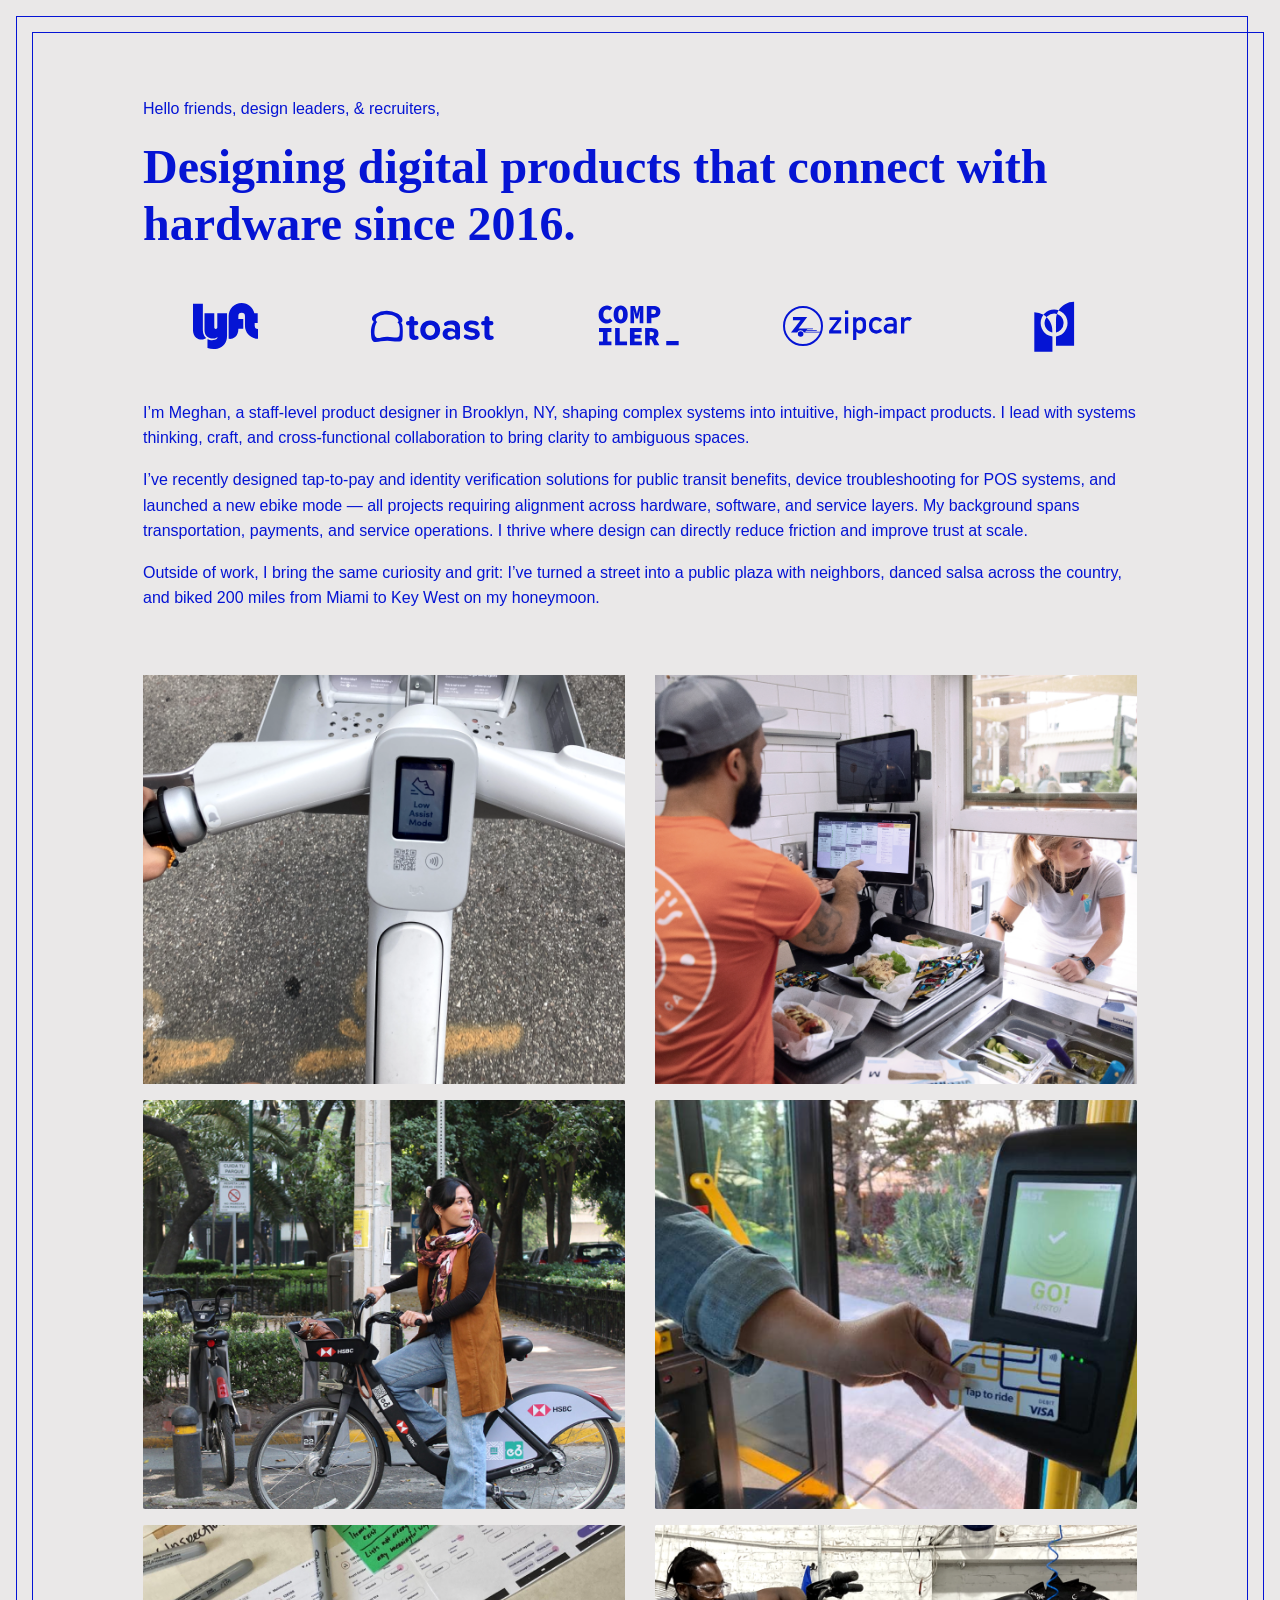
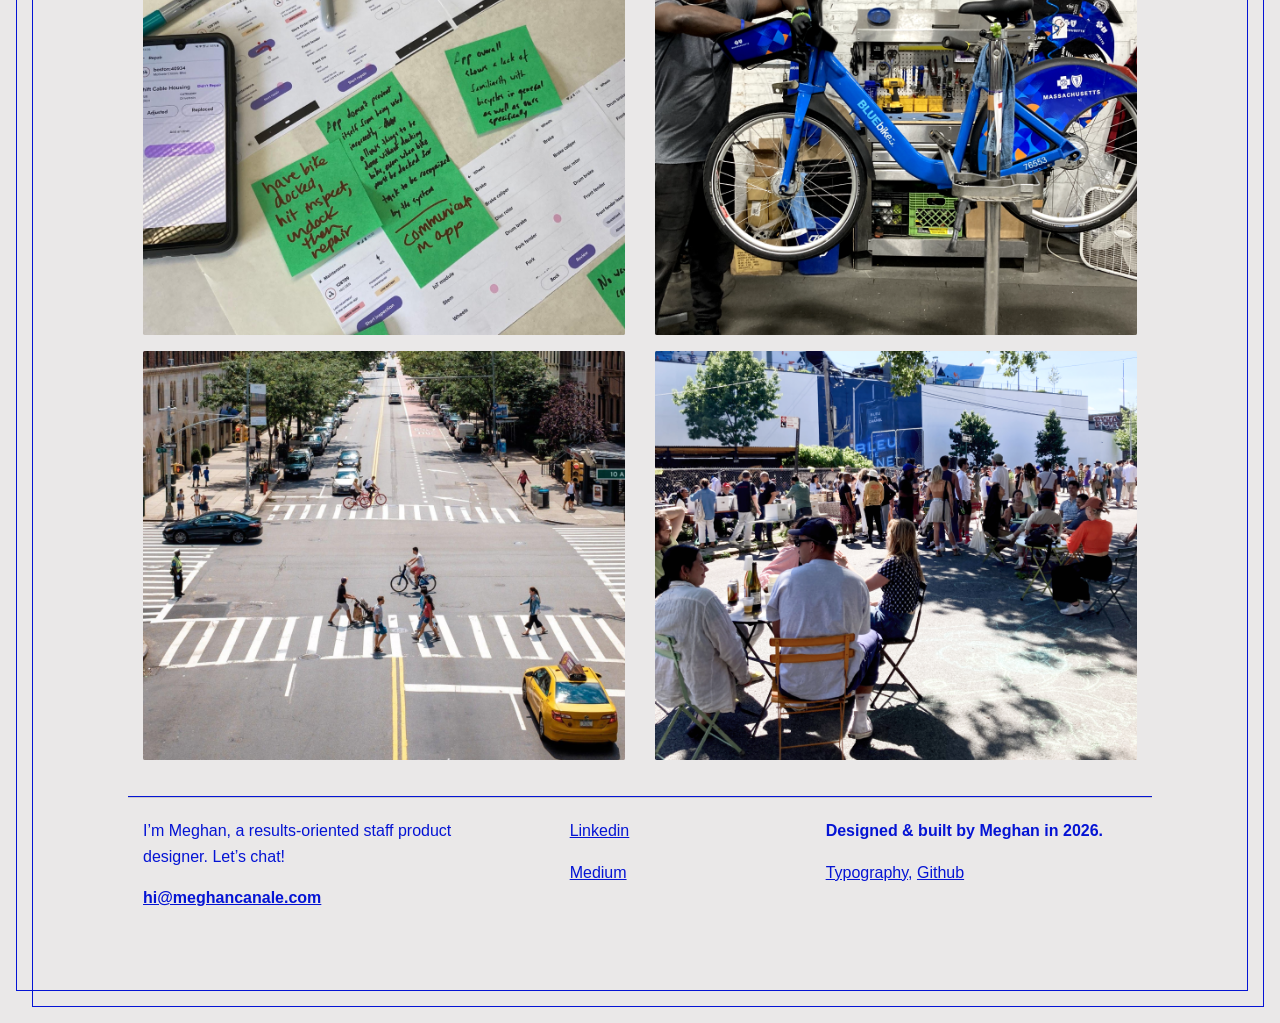
==== index.html @ 9aea3689 "Added work teasers" ====
<!doctype html>
<html class="no-js" lang="en" dir="ltr">
  <head>
    <meta charset="utf-8">
    <meta http-equiv="x-ua-compatible" content="ie=edge">
    <meta name="viewport" content="width=device-width, initial-scale=1.0">
    <title>Meghan Canale | Product Designer</title>
    <link rel="stylesheet" href="css/foundation.css">
    <link rel="stylesheet" href="css/app.css">
  </head>
<body>
    <div class="grid-container">
      <div class="grid-x grid-padding-x">
        <div class="large-12 cell">
          <p>Hello friends, design leaders, &amp; recruiters,</p>
        </div>
      </div>
      <div class="large-12 cell">
        <h2>Designing digital products that connect with hardware since 2016. </h2>
        <!-- logos -->
        <div class="grid-x grid-padding-x logos">
          <div class="cell large-2 medium-4 small-12 "><!--lyft--><svg xmlns="http://www.w3.org/2000/svg" width="65" height="46" fill="none"><path fill="#0514d4" fill-rule="evenodd" d="M0 .803h9.87V27.29c0 4.192 1.917 6.689 3.433 7.76-1.605 1.426-6.51 2.675-10.167-.358C.98 32.905 0 29.966 0 27.201zm61.68 22.002v-2.783h3.01v-9.766h-3.305C60.115 4.393 54.896 0 48.654 0c-7.192 0-13.021 5.83-13.021 13.02v22.806c2.049.288 4.49-.036 6.566-1.758 2.156-1.788 3.136-4.726 3.136-7.491v-.84h4.929V15.97h-4.93v-2.95h.013a3.307 3.307 0 0 1 3.307-3.307 3.31 3.31 0 0 1 3.312 3.307v9.784c0 7.191 5.836 13.02 13.027 13.02v-9.713a3.31 3.31 0 0 1-3.313-3.307M24.301 10.256v14.332c0 .814-.675 1.473-1.508 1.473s-1.508-.66-1.508-1.473V10.256h-9.766v16.856c0 3.032 1.029 6.867 5.708 8.115 4.685 1.25 7.402-1.337 7.402-1.337-.247 1.704-1.853 2.953-4.439 3.22-1.957.203-4.46-.445-5.708-.98v8.93c3.181.938 6.546 1.24 9.838.602 5.975-1.16 9.746-6.154 9.746-12.798V10.256z" clip-rule="evenodd" class="logo-lyft"/></svg></div>

          <div class="cell large-2 medium-4 small-12 logo-toast"><!--toast--><svg xmlns="http://www.w3.org/2000/svg" width="125" height="33" fill="none" class="logo-toast"><path fill="#0514d4" fill-rule="evenodd" d="M44.65 29.982c-3.459 0-5.33-1.76-5.33-5.045v-9.632h-1.205a2.2 2.2 0 0 1-1.532-.652 2.1 2.1 0 0 1-.61-1.524c.028-1.144.977-2.059 2.142-2.065h1.205v-2.87c.104-1.274 1.185-2.265 2.488-2.265s2.39.984 2.488 2.266v2.869h1.94a2.15 2.15 0 0 1 2.086 2.12 2.15 2.15 0 0 1-2.086 2.12h-1.94v8.33c0 1.455.935 2.024 1.712 2.024h.43c1.399 0 2.182.914 2.182 2.106s-.741 2.218-3.97 2.218" clip-rule="evenodd"/><path fill="#0514d4" d="M60.207 29.982c-6.182 0-9.917-4.435-9.917-9.709 0-5.232 3.742-9.667 9.917-9.667 6.223 0 9.958 4.435 9.958 9.667a9.424 9.424 0 0 1-9.959 9.709m0-15.058c-3.077 0-4.782 2.48-4.782 5.35 0 2.868 1.712 5.398 4.782 5.398s4.823-2.481 4.823-5.399c0-2.869-1.754-5.35-4.824-5.35m27.414 14.83h-.388c-.388 0-2.142-.306-2.142-2.142-1.282 1.49-3.492 2.37-5.945 2.37-2.994 0-6.535-1.989-6.535-6.12 0-4.316 3.541-5.959 6.535-5.959 2.494 0 4.705.804 5.945 2.253v-2.488c0-1.871-1.635-3.098-4.123-3.098a7.5 7.5 0 0 0-4.2 1.185c-.27.164-.577.257-.893.27-1.04-.013-1.871-.852-1.871-1.87a1.94 1.94 0 0 1 .27-.957c1.164-1.836 5.364-2.599 7.54-2.599 4.275 0 8.204 1.684 8.204 6.992v9.75c.007 1.317-1.067 2.398-2.411 2.405zm-2.53-6.958c-.817-1.067-2.37-1.608-3.963-1.608-1.948 0-3.542.984-3.542 2.793 0 1.718 1.594 2.716 3.541 2.716 1.594 0 3.147-.533 3.964-1.607z"/><path fill="#0514d4" fill-rule="evenodd" d="M101.702 29.982c-2.446 0-6.376-.804-7.54-2.453a1.64 1.64 0 0 1-.346-1.033 2.08 2.08 0 0 1 2.058-2.023c.36 0 .707.097 1.012.284 1.476.838 3.423 1.49 5.051 1.49 2.142 0 3.153-.839 3.153-1.99 0-3.055-11.163-.574-11.163-7.837 0-3.097 2.765-5.807 7.699-5.807 2.446 0 5.793.77 6.846 2.252.202.273.311.603.312.943-.035 1.025-.894 1.843-1.94 1.836-.326 0-.647-.078-.936-.229a8.7 8.7 0 0 0-4.248-1.108c-1.788 0-2.952.803-2.952 1.836 0 2.751 11.122.457 11.122 7.907 0 3.368-2.917 5.932-8.128 5.932m18.08 0c-3.458 0-5.329-1.76-5.329-5.045v-9.632h-1.206a2.2 2.2 0 0 1-1.532-.652 2.1 2.1 0 0 1-.609-1.524c.027-1.144.977-2.059 2.141-2.065h1.206v-2.87a2.496 2.496 0 0 1 2.487-2.265c1.303 0 2.391.984 2.488 2.266v2.869h1.947a2.15 2.15 0 0 1 2.086 2.12 2.15 2.15 0 0 1-2.086 2.12h-1.947v8.33c0 1.455.936 2.024 1.712 2.024h.429c1.4 0 2.176.914 2.176 2.106s-.727 2.218-3.963 2.218" clip-rule="evenodd"/><path fill="#0514d4" d="M32.806 22.387a53 53 0 0 0-.27-6.12c-.153-1.371-.617-3.131-2.107-3.492.192.049.394.042.582-.02 1.725-.901 1.594-3.126.984-4.734-.804-2.106-2.71-3.603-4.602-4.594a23.49 23.49 0 0 0-22.431.797C3.25 5.277 1.282 7.335 2.148 9.629c.235.571.581 1.09 1.019 1.525l.651.679c-.88 1.192-1.524 2.273-1.94 3.721-1.247 4.366-1.04 7.172-.7 10.679.215 2.169.929 5.398 3.43 5.758 2.038.285 4.248-.388 6.286-.63 2.245-.263 4.51-.68 6.784-.617 3.201.083 6.375.839 9.584.873 1.69.014 4.504.18 5.01-2.05.478-2.121.499-4.325.499-6.487.028-.229.028-.464.028-.686zm-3.66 3.666c-.796 1.794-3.048 1.593-4.622 1.462l-7.033-.839c-2.093-.062-4.165.333-6.202.783-1.525.333-3.652 1.213-5.031.042-1.532-1.296-1.802-3.506-1.823-5.37.029-1.684.196-3.362.499-5.018.187-1.025.492-2.023.894-2.98.547-1.385 1.358-2.224 1.4-2.182-.41-.423-.901-.652-1.178-1.227C5.003 8.541 7.616 6.691 9.043 6.06c4.997-2.231 11.982-2.01 16.701.853 1.47.894 4.324 3.964 1.656 5.495 1.643.776 2.065 3.118 2.246 4.781.288 2.672.204 5.37-.25 8.018a3.5 3.5 0 0 1-.25.846" /></svg></div>

          <div class="cell large-2 medium-4 small-6"><!--compiler--><svg xmlns="http://www.w3.org/2000/svg" width="85" height="44" fill="none"><path fill="#0514d4" d="M1.615 10.645q0-2.175.664-3.86.663-1.685 1.803-2.838a7.7 7.7 0 0 1 2.68-1.764 8.8 8.8 0 0 1 3.288-.61q1.672 0 2.998.678t2.255 1.55l-2.494 2.812a5.3 5.3 0 0 0-1.246-.823Q10.925 5.5 10.05 5.5a3.3 3.3 0 0 0-1.486.345 3.5 3.5 0 0 0-1.193.98q-.505.638-.797 1.566-.291.928-.291 2.095 0 2.442 1.114 3.74 1.113 1.3 2.864 1.3.849 0 1.525-.385c.461-.264.878-.6 1.234-.994l2.493 2.759q-1.113 1.272-2.52 1.91a7.2 7.2 0 0 1-2.997.636 9.4 9.4 0 0 1-3.21-.544 7.5 7.5 0 0 1-2.665-1.646q-1.155-1.1-1.83-2.759-.677-1.657-.677-3.857M23.673 19.45q-1.565 0-2.864-.609a6.2 6.2 0 0 1-2.228-1.764q-.929-1.155-1.445-2.839-.517-1.683-.518-3.806 0-2.123.518-3.78.517-1.658 1.445-2.785a6.1 6.1 0 0 1 2.228-1.71q1.3-.585 2.864-.584 1.565 0 2.865.583a6.04 6.04 0 0 1 2.228 1.726q.928 1.14 1.446 2.785.517 1.644.517 3.767t-.517 3.806q-.517 1.685-1.446 2.839a6.2 6.2 0 0 1-2.228 1.764q-1.3.608-2.865.608m0-3.925q1.114 0 1.75-1.366.637-1.366.637-3.727t-.636-3.647q-.637-1.287-1.751-1.286t-1.75 1.286-.638 3.647q0 2.36.637 3.727t1.751 1.366M33.477 1.891h4.483l1.459 5.624.477 2.228h.08l.477-2.228 1.379-5.624h4.485v17.242h-3.66v-4.058q0-.768.066-1.95.066-1.18.145-2.44.08-1.26.186-2.427t.186-1.936h-.08l-1.432 5.12-.902 3.103h-1.963l-.902-3.104-1.353-5.119h-.105q.078.77.185 1.936.106 1.167.186 2.427.079 1.26.146 2.44t.066 1.95v4.058h-3.61zM49.83 1.891h6.684c.887-.003 1.771.09 2.638.279q1.26.277 2.201.955a4.84 4.84 0 0 1 1.5 1.777q.556 1.101.556 2.718 0 1.592-.57 2.733a5.3 5.3 0 0 1-1.525 1.87q-.955.73-2.202 1.087a9.4 9.4 0 0 1-2.6.358h-2.123v5.465h-4.56zm6.472 8.172q1.354 0 2.002-.637.65-.636.65-1.804t-.69-1.644-1.962-.477h-1.91v4.562zM2.013 37.541h3.925V27.94H2.013V24.12h12.413v3.819h-3.925v9.602h3.925v3.82H2.013zM18.146 24.12h4.562v13.421h7.35v3.82h-11.91zM32.955 24.12h11.67v3.819h-7.108v2.706h6.048v3.82h-6.048v3.076h7.374v3.82H32.955zM57.334 41.36l-2.97-5.783h-1.645v5.783h-4.56V24.12h6.415a12.8 12.8 0 0 1 2.638.264q1.26.264 2.202.902a4.56 4.56 0 0 1 1.498 1.71q.56 1.076.559 2.693 0 1.858-.756 3.077a5.33 5.33 0 0 1-2.03 1.91l3.74 6.685zm-4.616-9.39h1.539q2.76 0 2.759-2.28 0-1.115-.703-1.539t-2.056-.424h-1.538zM81.669 37.026H69.255v4.335h12.414z"/></svg></div>

          <div class="cell hide-for-large medium-4 small-6"><!--caltrans-->
            <svg width="63" height="50" viewBox="0 0 63 50" fill="none" xmlns="http://www.w3.org/2000/svg">
            <g clip-path="url(#clip0_1408_17508)">
            <mask id="mask0_1408_17508" style="mask-type:luminance" maskUnits="userSpaceOnUse" x="0" y="-1" width="66" height="51">
            <path d="M65.3214 -0.000244141H0V50H65.3214V-0.000244141Z" fill="white"/>
            </mask>
            <g mask="url(#mask0_1408_17508)">
            <path d="M13.8759 0H37.544L34.0074 8.88889H19.5981L15.0788 19.8279H29.4058L25.9667 28.3658C25.9667 28.3658 11.991 28.3992 3.78988 28.3658C1.34054 28.3576 -0.717354 25.8037 0.236108 23.1519C0.58909 22.1718 7.09252 6.34447 8.26033 3.89707C9.25395 1.81184 11.7224 0.118064 13.8759 0Z" fill="#0514D4"/>
            </g>
            <mask id="mask1_1408_17508" style="mask-type:luminance" maskUnits="userSpaceOnUse" x="0" y="-1" width="66" height="51">
            <path d="M65.3214 -0.000244141H0V50H65.3214V-0.000244141Z" fill="white"/>
            </mask>
            <g mask="url(#mask1_1408_17508)">
            <path d="M38.9767 0H51.8711C51.8711 0 51.9357 0.0861284 51.9857 0.114435L48.0894 9.85663L62.5597 9.87308L58.863 18.5096H44.4797C43.1581 21.4649 41.7856 25.0786 41.3276 26.1886C41.0191 26.9347 40.9282 27.2768 40.7697 27.7031C40.6787 27.9516 40.5836 28.4841 41.1265 28.4238C41.7609 28.3544 41.9583 27.7774 42.2019 27.1866C43.5565 23.9231 44.0331 22.7689 45.2825 19.8279H58.2908C58.2908 19.8279 54.1 29.733 53.7064 30.7167C52.6259 33.4116 51.4624 35.0216 49.1779 36.3893C48.3587 36.8799 47.7759 36.9498 46.8282 37.0773C40.2222 37.073 38.5947 37.073 31.0906 37.0773C30.2705 37.0781 28.3336 36.9373 27.5736 36.1599C26.6219 35.1847 26.2019 34.3953 25.982 33.0494C25.717 31.4282 26.3376 30.256 26.8856 28.9367C28.5581 24.9127 31.1847 18.6105 31.1847 18.6105C30.0506 18.6732 16.9716 18.6241 16.9716 18.6241C16.9433 18.5745 16.907 18.5387 16.8574 18.5096L20.4107 9.97131L34.9045 9.96187L38.9767 0Z" fill="#0514D4"/>
            </g>
            <mask id="mask2_1408_17508" style="mask-type:luminance" maskUnits="userSpaceOnUse" x="0" y="-1" width="66" height="51">
            <path d="M65.3214 -0.000244141H0V50H65.3214V-0.000244141Z" fill="white"/>
            </mask>
            <g mask="url(#mask2_1408_17508)">
            <path fill-rule="evenodd" clip-rule="evenodd" d="M35.7728 45.0433L37.5014 45.0542C36.9921 46.1775 36.2787 47.6658 36.5225 47.9523H34.5242C34.2994 47.932 34.2331 47.5722 34.2832 47.5642C34.2832 47.0845 34.4334 46.8537 34.605 46.4216C34.7225 46.1235 34.7915 45.8748 34.97 45.6152C35.1863 45.3075 35.3879 45.0542 35.7728 45.0433ZM15.3678 45.0433L17.0964 45.0542C16.5864 46.1775 15.8723 47.6658 16.1176 47.9523H14.1173C13.8932 47.932 13.8277 47.5722 13.8778 47.5642C13.8778 47.0845 14.0287 46.8537 14.2 46.4216C14.3171 46.1235 14.3865 45.8748 14.5658 45.6152C14.7806 45.3075 14.9829 45.0542 15.3678 45.0433ZM50.2232 49.9652C50.7693 49.9579 51.3548 49.8553 52.2685 49.3804C53.1809 48.9033 53.5685 48.0887 53.5685 48.0887L54.6905 45.5579H50.8157C50.8157 45.5579 50.6372 45.87 50.9166 45.3943C51.1973 44.9187 51.8558 44.8035 51.8558 44.8035H55.0176L55.8586 42.9264C55.8586 42.9264 51.656 42.9324 51.2848 42.9264C50.9118 42.9198 50.2082 43.1165 49.9015 43.381C49.1234 44.0552 48.9787 44.5592 48.9787 44.5592L47.9592 46.9865H51.7948C51.7948 46.9865 51.7465 47.1638 51.7327 47.1892C51.3705 47.9317 50.3662 47.9046 50.3662 47.9046C50.3662 47.9046 47.6575 47.9317 47.2037 47.9046C46.751 47.878 46.7871 47.4718 46.8981 47.1892C47.185 46.4651 47.4129 45.9931 47.6532 45.3745C47.8922 44.7556 47.6987 44.1982 47.245 43.5789C46.7912 42.9602 46.0005 42.9469 46.0005 42.9469H41.9206L39.6977 47.945C39.6977 47.945 39.5987 47.9521 39.1448 47.945C38.6922 47.939 38.7655 47.505 38.8804 47.2316C39.5861 45.5683 40.6555 42.9469 40.6555 42.9469H36.1463C36.1463 42.9469 35.0196 42.9808 34.5754 43.2532C34.1325 43.5247 33.3883 43.9195 32.903 45.0481C32.4184 46.1772 32.5251 46.1042 32.0954 47.0525C31.8612 47.5691 31.7978 48.2966 32.0683 48.8552C32.338 49.4112 32.6327 49.9579 33.719 49.9652C34.8041 49.9717 35.0852 49.9652 35.0852 49.9652C35.0852 49.9652 35.7336 49.8771 36.0655 49.4143C36.3967 48.9508 36.5944 48.6585 36.5944 48.6585C36.5944 48.6585 36.7991 49.2512 37.3548 49.5832C37.9107 49.9175 38.1207 49.9579 38.5536 49.9652C38.9876 49.9717 41.1856 49.9652 41.1856 49.9652L43.3477 45.0481H45.1644C45.1644 45.0481 45.4649 45.082 45.3076 45.4771C45.1489 45.87 44.5736 47.1488 44.5736 47.1488C44.5736 47.1488 44.246 48.0258 44.6583 48.7471C45.0717 49.4678 45.8425 49.9717 47.3469 49.9649C48.4685 49.9599 49.6774 49.972 50.2232 49.9652ZM31.0055 45.823C31.0055 45.823 31.3887 44.9395 31.9447 44.9455C32.4992 44.9514 32.7602 44.9455 32.7602 44.9455L33.6672 42.9532H32.1162C32.1162 42.9532 31.3328 42.8656 30.8276 43.1168C30.3218 43.3679 29.5011 43.7499 28.9253 45.0897C28.253 46.6536 27.7256 47.9523 27.7256 47.9523H26.1552C26.1552 47.9523 25.4821 47.8497 25.6815 47.4152C25.8094 47.1365 26.6913 45.0539 26.6913 45.0539H28.8479L29.6035 42.953H27.6039L28.7826 40.0698H26.4167L25.1766 42.953H24.2175L23.3393 45.0273H24.3762L23.5186 46.9654C23.5186 46.9654 23.1883 47.6124 23.3768 48.2504C23.5645 48.8903 24.0956 49.9717 25.4018 49.9717H29.2164L31.0055 45.823ZM18.8021 47.9453C18.3487 47.9392 18.3988 47.4972 18.5299 47.2318C19.3404 45.5859 20.46 42.9472 20.46 42.9472H15.797C15.797 42.9472 14.6701 42.981 14.2259 43.2535C13.781 43.5249 13.0368 43.9197 12.5527 45.0484C12.0674 46.1775 12.1755 46.1044 11.7446 47.0528C11.6283 47.3121 11.5816 47.6138 11.5707 47.9322L9.77746 47.9436C9.6398 47.9588 9.54278 47.9281 9.43827 47.8369C9.28609 47.7053 9.25899 47.5507 9.3127 47.3373C9.38504 47.0504 9.4298 46.8687 9.5481 46.5859C10.1174 45.2117 10.4208 44.4622 11.0273 43.1223C11.0495 43.0401 11.066 42.9943 11.1023 42.9169C11.3159 42.4696 11.6895 42.329 12.1772 42.241C12.3511 42.209 12.6294 42.2192 12.6294 42.2192H16.0556L17.036 40.0367C14.9754 40.0219 14.1654 40.0215 12.8333 40.0367C11.4168 40.0522 10.0472 40.4216 9.27181 42.0017C8.49617 43.5818 7.08328 47.0951 7.08328 47.0951C7.08328 47.0951 6.85635 47.8971 6.88538 48.21C6.93788 48.802 7.29884 49.9625 9.0098 49.9625C10.0436 49.9625 12.3136 49.9799 14.7381 49.9657C14.7381 49.9657 15.3833 49.8776 15.7148 49.4148C16.0455 48.9512 16.2446 48.659 16.2446 48.659C16.2446 48.659 16.4493 49.2517 17.005 49.5837C17.5595 49.918 17.7705 49.9584 18.2038 49.9657L18.6484 49.9952C19.5315 50.0037 20.7978 49.9988 20.7978 49.9988L25.0324 40.0573L22.6556 40.0674L19.2605 47.931L18.8021 47.9453Z" fill="#0514D4"/>
            </g>
            <path d="M56.3984 43.7878C56.3984 43.1721 56.8988 42.7183 57.4886 42.7183C58.0733 42.7183 58.572 43.1721 58.572 43.7878C58.572 44.4094 58.0733 44.8632 57.4886 44.8632C56.899 44.8632 56.3984 44.4094 56.3984 43.7878ZM57.4886 44.6847C57.9727 44.6847 58.3564 44.3046 58.3564 43.7878C58.3564 43.2808 57.9727 42.8968 57.4886 42.8968C56.9979 42.8968 56.6147 43.2808 56.6147 43.7878C56.6147 44.3046 56.9979 44.6847 57.4886 44.6847ZM57.2604 44.4094H57.0739V43.1721H57.5447C57.8379 43.1721 57.9817 43.2808 57.9817 43.5246C57.9817 43.7455 57.8423 43.8423 57.6613 43.8638L58.0124 44.4094H57.8031L57.477 43.8735H57.2602L57.2604 44.4094ZM57.4854 43.7141C57.6442 43.7141 57.7859 43.7032 57.7859 43.5125C57.7859 43.3599 57.6473 43.3308 57.5157 43.3308H57.2602V43.7141H57.4854Z" fill="#0514D4"/>
            </g>
            <defs>
            <clipPath id="clip0_1408_17508">
            <rect width="62.5598" height="50" fill="white"/>
            </clipPath>
            </defs>
            </svg>
          </div>

          <div class="cell large-2 medium-4 small-12"><!--zipcar--><svg xmlns="http://www.w3.org/2000/svg" width="129" height="40" fill="none"><path fill="#0514d4" d="M76.57 24.373c-3.049 0-3.21-2.696-3.21-5.038 0-2.374.161-5.069 3.21-5.069 3.08 0 3.238 2.535 3.238 5.07 0 2.502-.16 5.037-3.239 5.037m-6.482 9.658h3.273v-8.31c1.22 1.154 2.535 1.925 4.203 1.925 1.988 0 3.434-.899 4.364-2.118.898-1.155 1.155-2.214 1.155-6.193 0-4.01-.257-5.069-1.155-6.225-.93-1.219-2.374-2.117-4.364-2.117-1.668 0-3.177.77-4.203 1.893v-1.7h-3.273zM99.208 24.823c-1.411 1.636-3.37 2.823-5.84 2.823-3.753 0-7.38-2.374-7.38-8.31 0-5.968 3.626-8.343 7.38-8.343 2.47 0 4.429 1.187 5.84 2.823l-2.406 2.15c-.803-.994-1.958-1.7-3.305-1.7-2.664 0-4.236 1.508-4.236 5.07 0 3.529 1.572 5.038 4.236 5.038 1.347 0 2.502-.706 3.305-1.701zM110.519 21.742c0 2.535-.93 2.824-3.658 2.824-2.214 0-3.08-.963-3.08-2.054 0-1.187.899-1.957 2.823-1.957h3.915zm0 5.712h3.273V16.35c0-4.01-2.759-5.359-6.771-5.359-2.439 0-4.236.643-5.487 2.375l2.567 1.958c.578-.93 1.38-1.25 3.08-1.25 2.343 0 3.337.544 3.337 2.085v1.7h-4.524c-3.497 0-5.295 2.215-5.295 4.814 0 2.823 2.119 4.973 5.741 4.973 2.215 0 3.338-.516 4.011-1.636h.064zM118.027 11.187h3.272v1.732h.065c1.03-1.283 2.502-1.924 4.236-1.924 1.315 0 2.406.481 3.401 1.25l-2.375 2.825c-.77-.578-1.315-.802-2.15-.802-1.604 0-3.177 1.026-3.177 3.4v9.784h-3.272zM46.086 24.855l8.15-10.782h-7.701v-2.888h11.68v2.6l-8.15 10.588h8.15v3.08h-12.13zM61.984 11.187h3.274V27.45h-3.274zm0-6.578h3.274v3.273h-3.274z"/><path stroke="#0514d4" stroke-width="2" d="M19.999 1c10.464 0 18.999 8.531 18.999 18.999 0 10.469-8.512 18.999-18.999 18.999C9.535 38.998 1 30.463 1 19.999 1 9.534 9.515 1 19.999 1Z"/><path fill="#0514d4" d="M37.162 26.576c.102-.246.184-.515.267-.78H22.322l.74-.946h10.462a.377.377 0 0 0 .27-.654.39.39 0 0 0-.27-.105h-9.867l.72-.925H29.7c.185 0 .33-.165.33-.39 0-.206-.148-.39-.33-.39H15.56l8.654-11.287H9.948v3.083h7.585L9.578 24.5l-1.644 2.076h6.31a3.613 3.613 0 0 1 6.697 0z"/><path fill="#0514d4" d="M20.41 27.974a2.775 2.775 0 1 1-5.55 0 2.775 2.775 0 0 1 5.55 0"/></svg></div>

          <div class="cell large-2 medium-4 small-12"><!--numina--><svg xmlns="http://www.w3.org/2000/svg" width="41" height="51" fill="none"><path fill="#0514d4" d="M12.57 16.231a9.56 9.56 0 0 0-2.043 5.859c0 2.52 1.022 4.904 2.793 6.744 1.363 1.362 3.134 2.316 4.973 2.656v-1.975c.068-5.245-2.18-9.946-5.722-13.284"/><path fill="#0514d4" d="M10.595 31.626a13.2 13.2 0 0 1-2.861-4.291c-.682-1.635-1.09-3.406-1.09-5.245 0-1.84.34-3.61 1.09-5.246.476-1.09 1.021-2.043 1.77-2.997a18.23 18.23 0 0 0-9.195-2.52V50.7h18.12V35.441a12 12 0 0 1-3.475-.954 12.8 12.8 0 0 1-4.36-2.86M22.04 31.422a8.7 8.7 0 0 0 4.77-2.588 9.48 9.48 0 0 0 2.792-6.744c0-2.52-1.022-4.905-2.793-6.744-1.09-1.09-2.384-1.908-3.883-2.316a18.1 18.1 0 0 0-.953 5.79v12.602z"/><path fill="#0514d4" d="M40.093.7c-6.54 0-12.33 3.474-15.464 8.72.205.067.477.204.681.272a13.2 13.2 0 0 1 4.292 2.86 13.2 13.2 0 0 1 2.861 4.292c.681 1.635 1.09 3.406 1.09 5.246 0 1.839-.34 3.61-1.09 5.245a13.2 13.2 0 0 1-2.86 4.291 13.2 13.2 0 0 1-4.292 2.861c-1.09.477-2.18.75-3.338.954v9.264h18.12z"/><path fill="#0514d4" d="M13.389 15.346a9.48 9.48 0 0 1 6.743-2.793q1.533 0 2.861.408c.41-1.294 1.022-2.452 1.703-3.61a12.9 12.9 0 0 0-4.564-.817c-1.839 0-3.61.34-5.245 1.09a13.2 13.2 0 0 0-4.292 2.86c-.408.41-.817.818-1.158 1.295 1.159.681 2.18 1.43 3.134 2.384.273-.204.545-.545.818-.817"/></svg></div>
        </div>
        <p>I’m Meghan, a staff-level product designer in Brooklyn, NY, shaping complex systems into intuitive, high-impact products. I lead with systems thinking, craft, and cross-functional collaboration to bring clarity to ambiguous spaces.</p>
        <p>I’ve recently designed tap-to-pay and identity verification solutions for public transit benefits, device troubleshooting for POS systems, and launched a new ebike mode — all projects requiring alignment across hardware, software, and service layers. My background spans transportation, payments, and service operations. I thrive where design can directly reduce friction and improve trust at scale.</p>
        <p>Outside of work, I bring the same curiosity and grit: I’ve turned a street into a public plaza with neighbors, danced salsa across the country, and biked 200 miles from Miami to Key West on my honeymoon.</p>
      </div>
      <div class="spacer3"></div>
      <!-- work teaser -->
      <div id="global-bg"></div>
      <div class="grain-overlay"></div>
      <div class="grid-x grid-margin-x work">
          <!--row 1-->
            <div class="cell card large-6 medium-6 small-12" data-bloom="img/low-assist@2x.png">
              <img src="img/low-assist.png" alt="St. John" />
                <div class="overlay-text">
                  <p>Lyft</p>
                  <h2>Grew ebike fleet 50% by designing new riding mode</h2>
                </div>
            </div>
            <div class="cell card large-6 medium-6 small-12" data-bloom="img/toast@2x.png">
              <img src="img/toast.png" alt="Restaurant POS next to takeout window" />
                <div class="overlay-text">
                  <p>Toast</p>
                  <h2>Enable users to detect, fix, &amp; recover from hardware issues ASAP</h2>
                </div>
            </div>
          <!-- row 2 -->
            <div class="cell card large-6 medium-6 small-12" data-bloom="img/ecobici@2x.png">
              <img src="img/ecobici.png" alt="Woman riding bike in CDMX" />
                <div class="overlay-text">
                  <p>Lyft</p>
                  <h2>Scaled launching new bikeshare: 1M rides in CDMX May ‘23</h2>
                </div>
            </div>

            <div class="cell card large-6 medium-6 small-12" data-bloom="img/calitp@2x.png">
              <img src="img/calitp.png" alt="Woman holding handheld payment machine" />
                <div class="overlay-text">
                  <p>Compiler / CalTrans</p>
                  <h2>Scaled tap2pay transit benefits across California</h2>
                </div>
            </div>
            <!-- row 3 -->
            <div class="cell card large-6 medium-6 small-12" data-bloom="img/uxr@2x.png">
              <img src="img/uxr.png" alt="User research with post its and printed out fieldwork app" />
                <div class="overlay-text">
                  <p>Lyft</p>
                  <h2>Redesigned in-field app, reducing ops costs by 22%</h2>
                </div>
            </div>

            <div class="cell card large-6 medium-6 small-12" data-bloom="img/bluebikes@2x.png">
              <img src="img/bluebikes.png" alt="Bike mechanic working on bike" />
                <div class="overlay-text">
                  <p>Lyft</p>
                  <h2>Designed automated routing 0→1, optimized dispatch efficiency</h2>
                </div>
            </div>
            <!-- row 4 -->
            <div class="cell card large-6 medium-6 small-12" data-bloom="img/city@2x.png">
              <img src="img/city.png" alt="NYC streetscape" />
                <div class="overlay-text">
                  <p>Numina</p>
                  <h2>Created AI computer vision tools to analyze traffic patterns in city scenes</h2>
                </div>
            </div>

            <div class="cell card large-6 medium-6 small-12" data-bloom="img/bankers@2x.png">
              <img src="img/bankers.png" alt="Banker's Anchor Public Plaza full of people" />
                <div class="overlay-text">
                  <p>Banker's Anchor</p>
                  <h2>Built a Public Plaza from scratch</h2>
                </div>
            </div>
            <!-- end cards -->
          </div>
      </div>

      </div>
    </div>
      <hr />
<!-- footer -->
    <footer>
            <div class="grid-x grid-padding-x">
              <div class="large-4 medium-6 small-12 cell">
                  <p>I’m Meghan, a results-oriented staff product designer. Let’s chat!</p>
                  <p><b><a href="mailto:hi@meghancanale.com">hi@meghancanale.com</a></b></p>
              </div>
              <div class="large-1 hide-for-medium-only small-0 cell">
              </div>
              <div class="large-3 hide-for-medium-only small-12 cell">
                <p><a href="https://www.linkedin.com/in/meghancanale/" target="_blank">Linkedin</a></p>
                <p><a href="https://medium.com/@megcanale" target="_blank">Medium</a></p>
              </div>
              <div class="large-4 medium-6 small-12 cell">
                <p><b>Designed &amp; built by Meghan in <script>document.write(new Date().getFullYear())</script>.</b></p>
                <p><a href="https://www.behance.net/gallery/60555241/Subjectivity-Free-Display-Font-Family" target="_blank">Typography</a>, <a href="https://github.com/ohmegasquared" target="_blank">Github</a></p>
              </div>
            </div>
    </footer>
    <script src="js/vendor/jquery.js"></script>
    <script src="js/vendor/what-input.js"></script>
    <script src="js/vendor/foundation.js"></script>
    <script src="js/app.js"></script>
    <script src="js/blur.js"></script>
    <canvas id="grain-canvas"></canvas>
  </body>
</html>
---- css/app.css ----
@font-face {
  font-family: Subjectivity;
  src: url(Subjectivity-Regular.woff);
}
@font-face {
  font-family: Subjectivity;
  src: url(Subjectivity-Bold.woff);
  font-weight: bold;
}
@font-face {
  font-family: Subjectivity;
  src: url(Subjectivity-ExtraBold.woff);
  font-weight: 900;
}

body {
  background: #EAE8E8;
  color: #0514D4;
  padding: 6em 8em;
  font-family: Subjectivity, Gill Sans, sans-serif;
  position: relative;
  overflow-x: hidden;
}
@media screen and (max-width: 767px) {
  body {
    padding: 4em 3em;
  }
}
@media screen and (max-width: 400px) {
  body {
    padding: 4em 2em;
  }
}

/*bg boxes*/
body::before,
body::after  {
    content: "";
    height: calc(100% - 3em);
    width: calc(100% - 3em);
    min-height: calc(100vh - 3em);
    min-width: calc(100vw - 3em);
    top: 1em;
    left: 1em;
    border: 1px solid #0514D4;
    position: absolute;
    z-index: -1;
}

body::after {
  top: 2em;
  left: 2em;
}

footer {
  margin-left: auto;
  margin-right: auto;
  max-width: 75rem;
}

a {
  text-decoration: underline;
  color: #0514D4;
}

h2 {
  font-size: 3em;
  font-family: Subjectivity;
  font-weight: 900;
  line-height: 1.2;
}

hr {
  height: 1px;
  background-color: #0514D4;
}

/*co logos*/
.logos {
  width: 100%;
  margin: 2em 0;
  justify-content: space-between; //center
}
.logos > .cell {
  display: flex;
  align-items: center;
  justify-content: center;
  padding: 1em 0;
}
.logo-lyft, .logo-toast, .logo-compiler, .logo-zipcar, .logo-numina {
  transition: fill 0.3s ease;
}
/*colors on hover*/
.logo-lyft:hover {
  fill: #EA0A8C;
}
.logo-toast:hover { /*fix*/
  fill: #FF4C00;
}

/* work teasers*/
#global-bg {
  position: absolute;
  top: 0;
  left: 0;
  width: 75vw;
  height: 75vh;
  background-size: cover;
  background-repeat: no-repeat;
  background-position: center center;
  opacity: 0;
  pointer-events: none;
  transition: opacity 0.3s ease;
  filter: blur(80px);
  z-index: 0;
  transform: translate(-10%, -10%);
}

.grid, .grid-container {
  position: relative;
}

.grid-x .work {
  justify-content: space-around;
  z-index: 1;
}

.work .card {
  z-index: 1;
  position: relative;
  overflow: hidden;
  cursor: pointer;
  background: transparent;
  border: none;
}

.work .card img {
  width: 100%;
  height: auto;
  display: block;
  transition: opacity 0.3s ease;
}

.overlay-text {
  position: absolute;
  top: 0;
  left: 0;
  width: 100%;
  height: 100%;
  color: #fff;
  display: flex;
  justify-content: center;
  align-items: start;
  flex-direction: column;
  text-align: left;
  padding: 20px;
  opacity: 0;
  transition: opacity 0.3s ease;
  z-index: 2;
}
@media screen and (max-width: 767px) {
  .overlay-text h2 {
    color: #0514D4;
    font-size: 2em;
  }
  .overlay-text p {
    color: #0514D4;
  }
}
@media screen and (max-width: 600px) {
  .card {
    position: relative;
  }
  .overlay-text {
    position: static;
    opacity: 1 !important;
    padding: 1rem 0;
    text-align: left;
  }
  .card img {
    opacity: 1 !important;
  }
  #global-bg {
    display: none !important;
  }
}


.work .card:hover img {
  opacity: 0;
  z-index: -2;
}

.work .card:hover .overlay-text {
  opacity: 1;
}

#grain-canvas {
  position: fixed;
  top: 0; left: 0;
  width: 100vw;
  height: 100vh;
  z-index: 0;
  pointer-events: none;
  mix-blend-mode: overlay; /* or soft-light, screen, multiply */
  opacity: 0.8; /* Adjust */
}

/*spacer*/
.spacer3 {
  height: 3em;
}
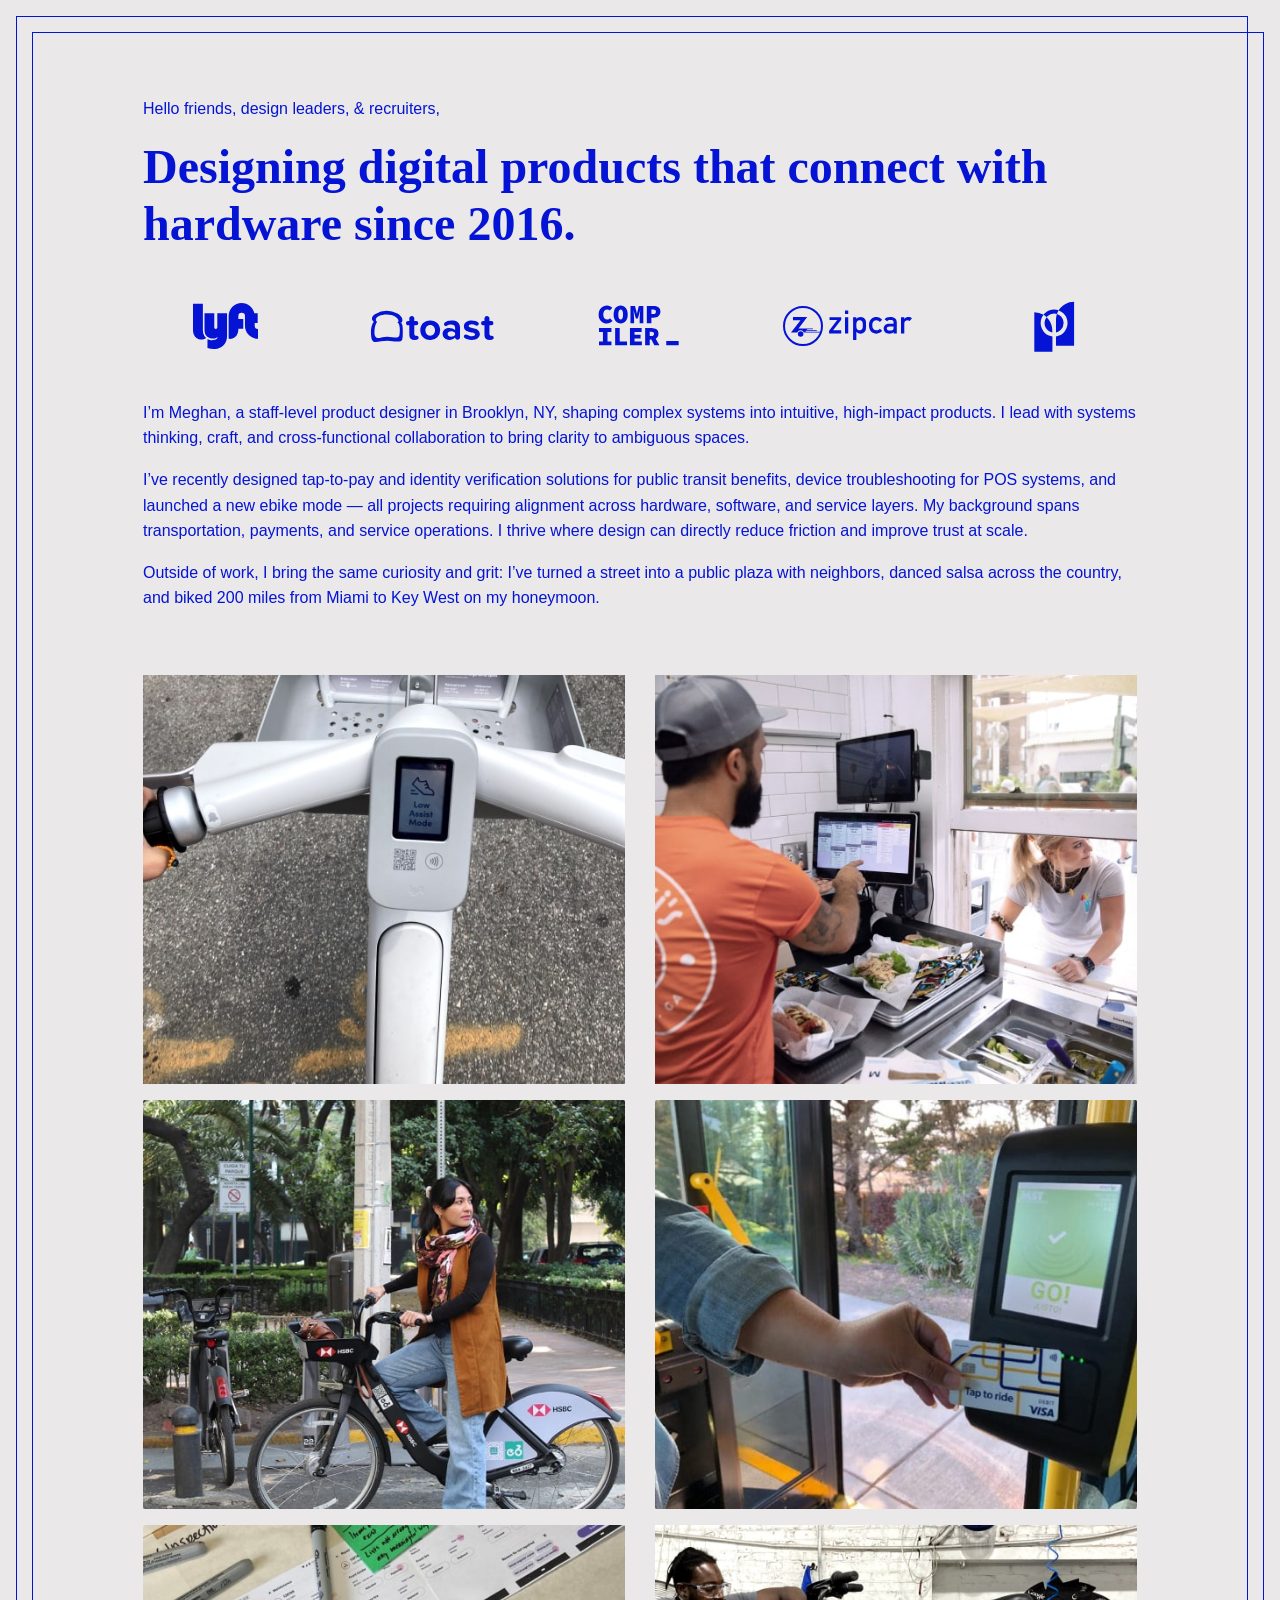
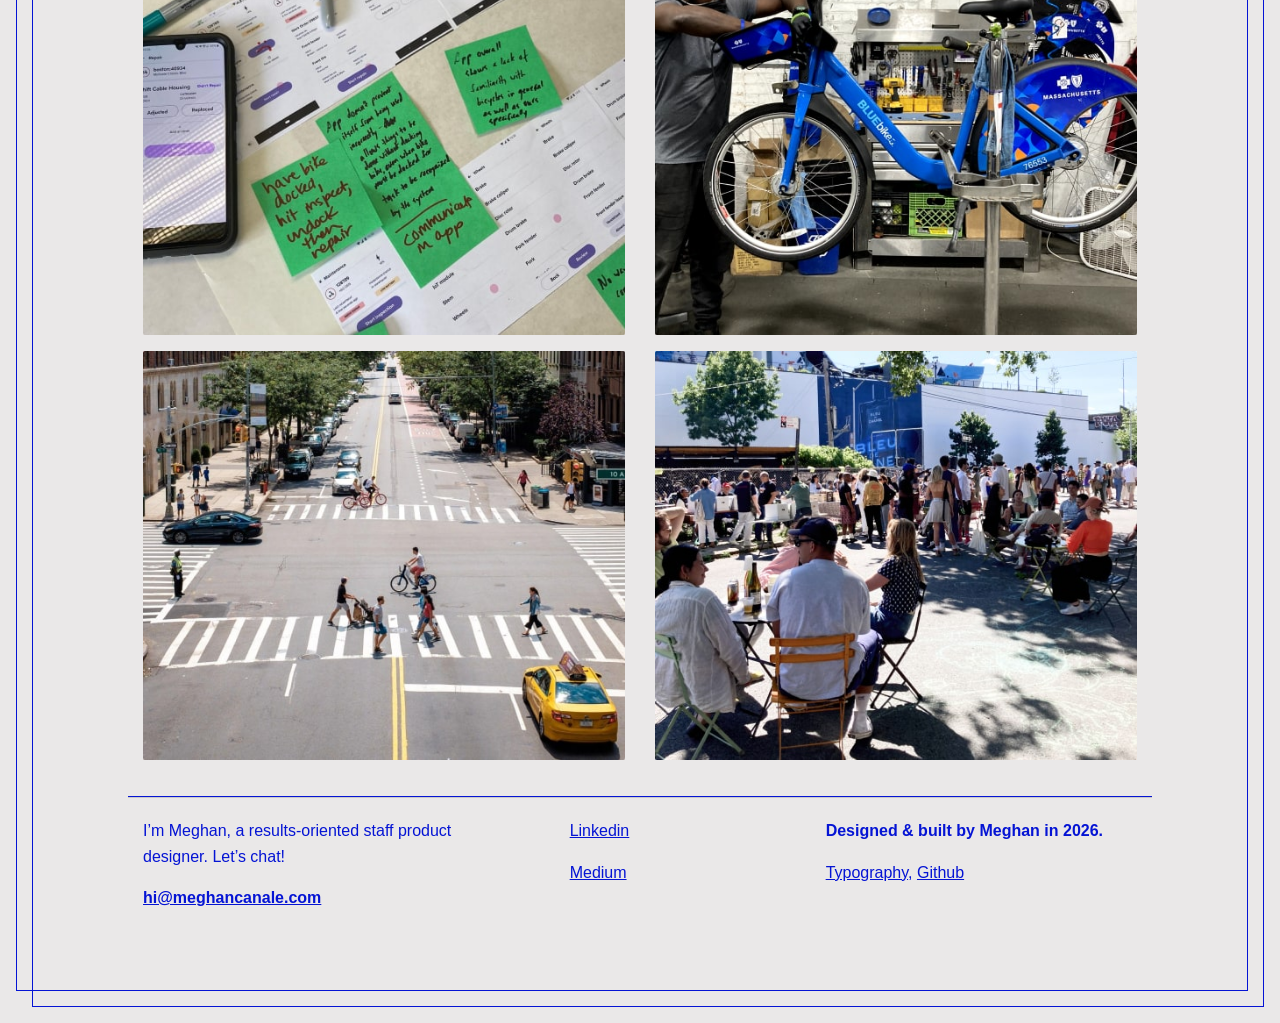
==== commit dd42cf02: "compressed imgs" ====
--- a/index.html
+++ b/index.html
@@ -7,6 +7,10 @@
     <title>Meghan Canale | Product Designer</title>
     <link rel="stylesheet" href="css/foundation.css">
     <link rel="stylesheet" href="css/app.css">
+
+    <link rel="preload" as="image" href="img/low-assist@2x.jpeg">
+    <link rel="preload" as="image" href="img/toast@2x.jpg">
+
   </head>
 <body>
     <div class="grid-container">
@@ -70,63 +74,63 @@
       <div class="grain-overlay"></div>
       <div class="grid-x grid-margin-x work">
           <!--row 1-->
-            <div class="cell card large-6 medium-6 small-12" data-bloom="img/low-assist@2x.png">
-              <img src="img/low-assist.png" alt="St. John" />
+            <div class="cell card large-6 medium-6 small-12" data-bloom="img/low-assist@2x.jpeg">
+              <img src="img/low-assist.jpg" alt="Citi Bike in low assist mode" />
                 <div class="overlay-text">
                   <p>Lyft</p>
                   <h2>Grew ebike fleet 50% by designing new riding mode</h2>
                 </div>
             </div>
-            <div class="cell card large-6 medium-6 small-12" data-bloom="img/toast@2x.png">
-              <img src="img/toast.png" alt="Restaurant POS next to takeout window" />
+            <div class="cell card large-6 medium-6 small-12" data-bloom="img/toast@2x.jpg">
+              <img src="img/toast.jpg" alt="Restaurant POS next to takeout window" />
                 <div class="overlay-text">
                   <p>Toast</p>
                   <h2>Enable users to detect, fix, &amp; recover from hardware issues ASAP</h2>
                 </div>
             </div>
           <!-- row 2 -->
-            <div class="cell card large-6 medium-6 small-12" data-bloom="img/ecobici@2x.png">
-              <img src="img/ecobici.png" alt="Woman riding bike in CDMX" />
+            <div class="cell card large-6 medium-6 small-12" data-bloom="img/ecobici@2x.jpeg">
+              <img src="img/ecobici.jpg" alt="Woman riding bike in CDMX" />
                 <div class="overlay-text">
                   <p>Lyft</p>
                   <h2>Scaled launching new bikeshare: 1M rides in CDMX May ‘23</h2>
                 </div>
             </div>
 
-            <div class="cell card large-6 medium-6 small-12" data-bloom="img/calitp@2x.png">
-              <img src="img/calitp.png" alt="Woman holding handheld payment machine" />
+            <div class="cell card large-6 medium-6 small-12" data-bloom="img/calitp@2x.jpg">
+              <img src="img/calitp.jpg" alt="Woman holding handheld payment machine" />
                 <div class="overlay-text">
                   <p>Compiler / CalTrans</p>
                   <h2>Scaled tap2pay transit benefits across California</h2>
                 </div>
             </div>
             <!-- row 3 -->
-            <div class="cell card large-6 medium-6 small-12" data-bloom="img/uxr@2x.png">
-              <img src="img/uxr.png" alt="User research with post its and printed out fieldwork app" />
+            <div class="cell card large-6 medium-6 small-12" data-bloom="img/uxr@2x.jpg">
+              <img src="img/uxr.jpg" alt="User research with post its and printed out fieldwork app" />
                 <div class="overlay-text">
                   <p>Lyft</p>
                   <h2>Redesigned in-field app, reducing ops costs by 22%</h2>
                 </div>
             </div>
 
-            <div class="cell card large-6 medium-6 small-12" data-bloom="img/bluebikes@2x.png">
-              <img src="img/bluebikes.png" alt="Bike mechanic working on bike" />
+            <div class="cell card large-6 medium-6 small-12" data-bloom="img/bluebikes@2x.jpg">
+              <img src="img/bluebikes.jpg" alt="Bike mechanic working on bike" />
                 <div class="overlay-text">
                   <p>Lyft</p>
                   <h2>Designed automated routing 0→1, optimized dispatch efficiency</h2>
                 </div>
             </div>
             <!-- row 4 -->
-            <div class="cell card large-6 medium-6 small-12" data-bloom="img/city@2x.png">
-              <img src="img/city.png" alt="NYC streetscape" />
+            <div class="cell card large-6 medium-6 small-12" data-bloom="img/city@2x.jpg">
+              <img src="img/city.jpg" alt="NYC streetscape" />
                 <div class="overlay-text">
                   <p>Numina</p>
                   <h2>Created AI computer vision tools to analyze traffic patterns in city scenes</h2>
                 </div>
             </div>
 
-            <div class="cell card large-6 medium-6 small-12" data-bloom="img/bankers@2x.png">
-              <img src="img/bankers.png" alt="Banker's Anchor Public Plaza full of people" />
+            <div class="cell card large-6 medium-6 small-12" data-bloom="img/bankers@2x.jpg">
+              <img src="img/bankers.jpg" alt="Banker's Anchor Public Plaza full of people" />
                 <div class="overlay-text">
                   <p>Banker's Anchor</p>
                   <h2>Built a Public Plaza from scratch</h2>
@@ -163,6 +167,7 @@
     <script src="js/vendor/foundation.js"></script>
     <script src="js/app.js"></script>
     <script src="js/blur.js"></script>
+    <script src="js/grain.js"></script>
     <canvas id="grain-canvas"></canvas>
   </body>
 </html>
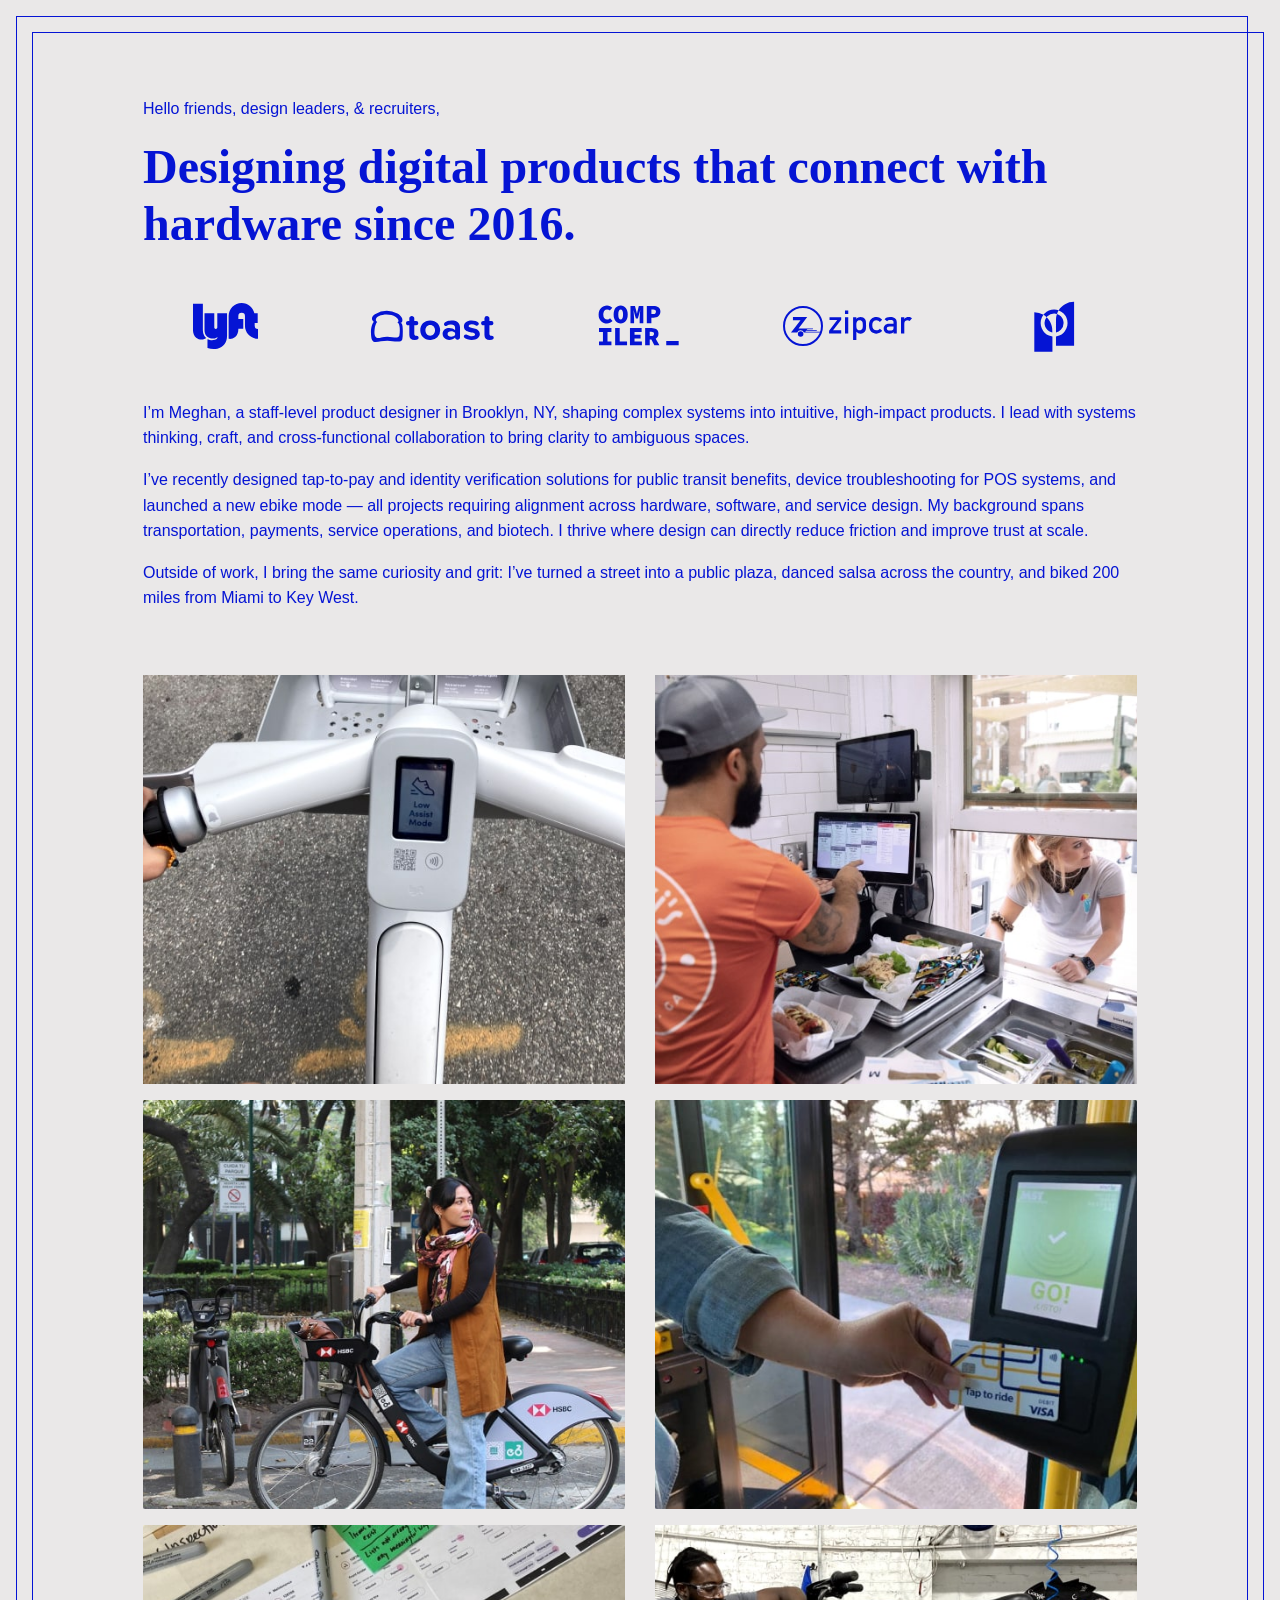
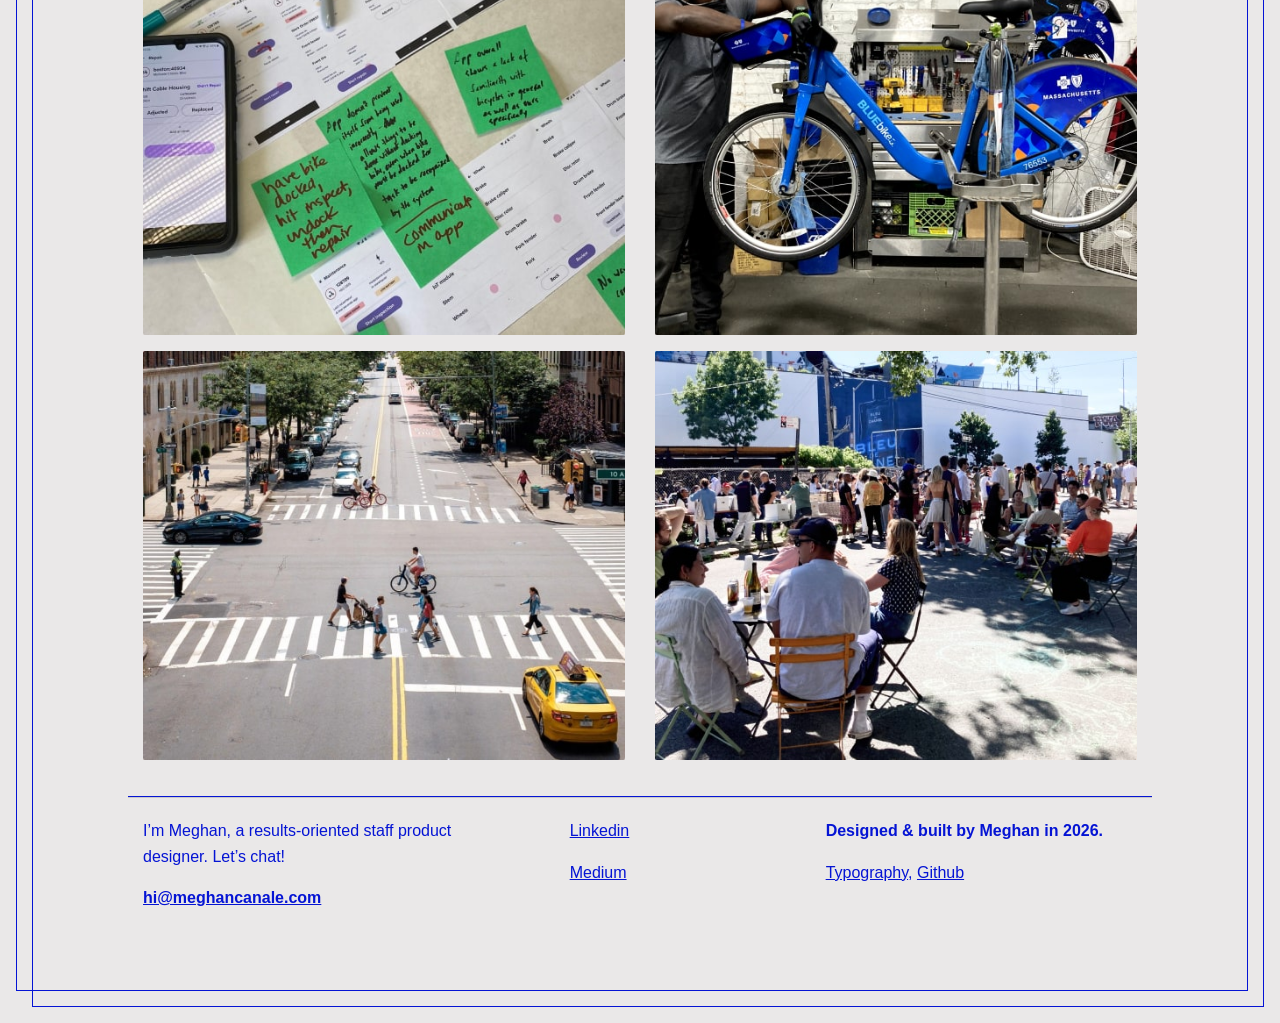
==== commit 8ef80ea4: "content" ====
--- a/index.html
+++ b/index.html
@@ -65,8 +65,8 @@
           <div class="cell large-2 medium-4 small-12"><!--numina--><svg xmlns="http://www.w3.org/2000/svg" width="41" height="51" fill="none"><path fill="#0514d4" d="M12.57 16.231a9.56 9.56 0 0 0-2.043 5.859c0 2.52 1.022 4.904 2.793 6.744 1.363 1.362 3.134 2.316 4.973 2.656v-1.975c.068-5.245-2.18-9.946-5.722-13.284"/><path fill="#0514d4" d="M10.595 31.626a13.2 13.2 0 0 1-2.861-4.291c-.682-1.635-1.09-3.406-1.09-5.245 0-1.84.34-3.61 1.09-5.246.476-1.09 1.021-2.043 1.77-2.997a18.23 18.23 0 0 0-9.195-2.52V50.7h18.12V35.441a12 12 0 0 1-3.475-.954 12.8 12.8 0 0 1-4.36-2.86M22.04 31.422a8.7 8.7 0 0 0 4.77-2.588 9.48 9.48 0 0 0 2.792-6.744c0-2.52-1.022-4.905-2.793-6.744-1.09-1.09-2.384-1.908-3.883-2.316a18.1 18.1 0 0 0-.953 5.79v12.602z"/><path fill="#0514d4" d="M40.093.7c-6.54 0-12.33 3.474-15.464 8.72.205.067.477.204.681.272a13.2 13.2 0 0 1 4.292 2.86 13.2 13.2 0 0 1 2.861 4.292c.681 1.635 1.09 3.406 1.09 5.246 0 1.839-.34 3.61-1.09 5.245a13.2 13.2 0 0 1-2.86 4.291 13.2 13.2 0 0 1-4.292 2.861c-1.09.477-2.18.75-3.338.954v9.264h18.12z"/><path fill="#0514d4" d="M13.389 15.346a9.48 9.48 0 0 1 6.743-2.793q1.533 0 2.861.408c.41-1.294 1.022-2.452 1.703-3.61a12.9 12.9 0 0 0-4.564-.817c-1.839 0-3.61.34-5.245 1.09a13.2 13.2 0 0 0-4.292 2.86c-.408.41-.817.818-1.158 1.295 1.159.681 2.18 1.43 3.134 2.384.273-.204.545-.545.818-.817"/></svg></div>
         </div>
         <p>I’m Meghan, a staff-level product designer in Brooklyn, NY, shaping complex systems into intuitive, high-impact products. I lead with systems thinking, craft, and cross-functional collaboration to bring clarity to ambiguous spaces.</p>
-        <p>I’ve recently designed tap-to-pay and identity verification solutions for public transit benefits, device troubleshooting for POS systems, and launched a new ebike mode — all projects requiring alignment across hardware, software, and service layers. My background spans transportation, payments, and service operations. I thrive where design can directly reduce friction and improve trust at scale.</p>
-        <p>Outside of work, I bring the same curiosity and grit: I’ve turned a street into a public plaza with neighbors, danced salsa across the country, and biked 200 miles from Miami to Key West on my honeymoon.</p>
+        <p>I’ve recently designed tap-to-pay and identity verification solutions for public transit benefits, device troubleshooting for POS systems, and launched a new ebike mode — all projects requiring alignment across hardware, software, and service design. My background spans transportation, payments, service operations, and biotech. I thrive where design can directly reduce friction and improve trust at scale.</p>
+        <p>Outside of work, I bring the same curiosity and grit: I’ve turned a street into a public plaza, danced salsa across the country, and biked 200 miles from Miami to Key West.</p>
       </div>
       <div class="spacer3"></div>
       <!-- work teaser -->
@@ -85,7 +85,7 @@
               <img src="img/toast.jpg" alt="Restaurant POS next to takeout window" />
                 <div class="overlay-text">
                   <p>Toast</p>
-                  <h2>Enable users to detect, fix, &amp; recover from hardware issues ASAP</h2>
+                  <h2>Enable users to detect, fix, &amp; recover from hardware issues</h2>
                 </div>
             </div>
           <!-- row 2 -->
@@ -93,15 +93,15 @@
               <img src="img/ecobici.jpg" alt="Woman riding bike in CDMX" />
                 <div class="overlay-text">
                   <p>Lyft</p>
-                  <h2>Scaled launching new bikeshare: 1M rides in CDMX May ‘23</h2>
+                  <h2>Systemized launches: 1MM bike rides in CDMX May ‘23</h2>
                 </div>
             </div>
 
             <div class="cell card large-6 medium-6 small-12" data-bloom="img/calitp@2x.jpg">
               <img src="img/calitp.jpg" alt="Woman holding handheld payment machine" />
                 <div class="overlay-text">
-                  <p>Compiler / CalTrans</p>
-                  <h2>Scaled tap2pay transit benefits across California</h2>
+                  <p>Compiler</p>
+                  <h2>Scaled tap2pay with benefits across California</h2>
                 </div>
             </div>
             <!-- row 3 -->
@@ -109,7 +109,7 @@
               <img src="img/uxr.jpg" alt="User research with post its and printed out fieldwork app" />
                 <div class="overlay-text">
                   <p>Lyft</p>
-                  <h2>Redesigned in-field app, reducing ops costs by 22%</h2>
+                  <h2>Reduced ops costs by 22% with redesign</h2>
                 </div>
             </div>
 
@@ -117,7 +117,7 @@
               <img src="img/bluebikes.jpg" alt="Bike mechanic working on bike" />
                 <div class="overlay-text">
                   <p>Lyft</p>
-                  <h2>Designed automated routing 0→1, optimized dispatch efficiency</h2>
+                  <h2>Designed AI routing 0→1, optimized dispatch efficiency</h2>
                 </div>
             </div>
             <!-- row 4 -->
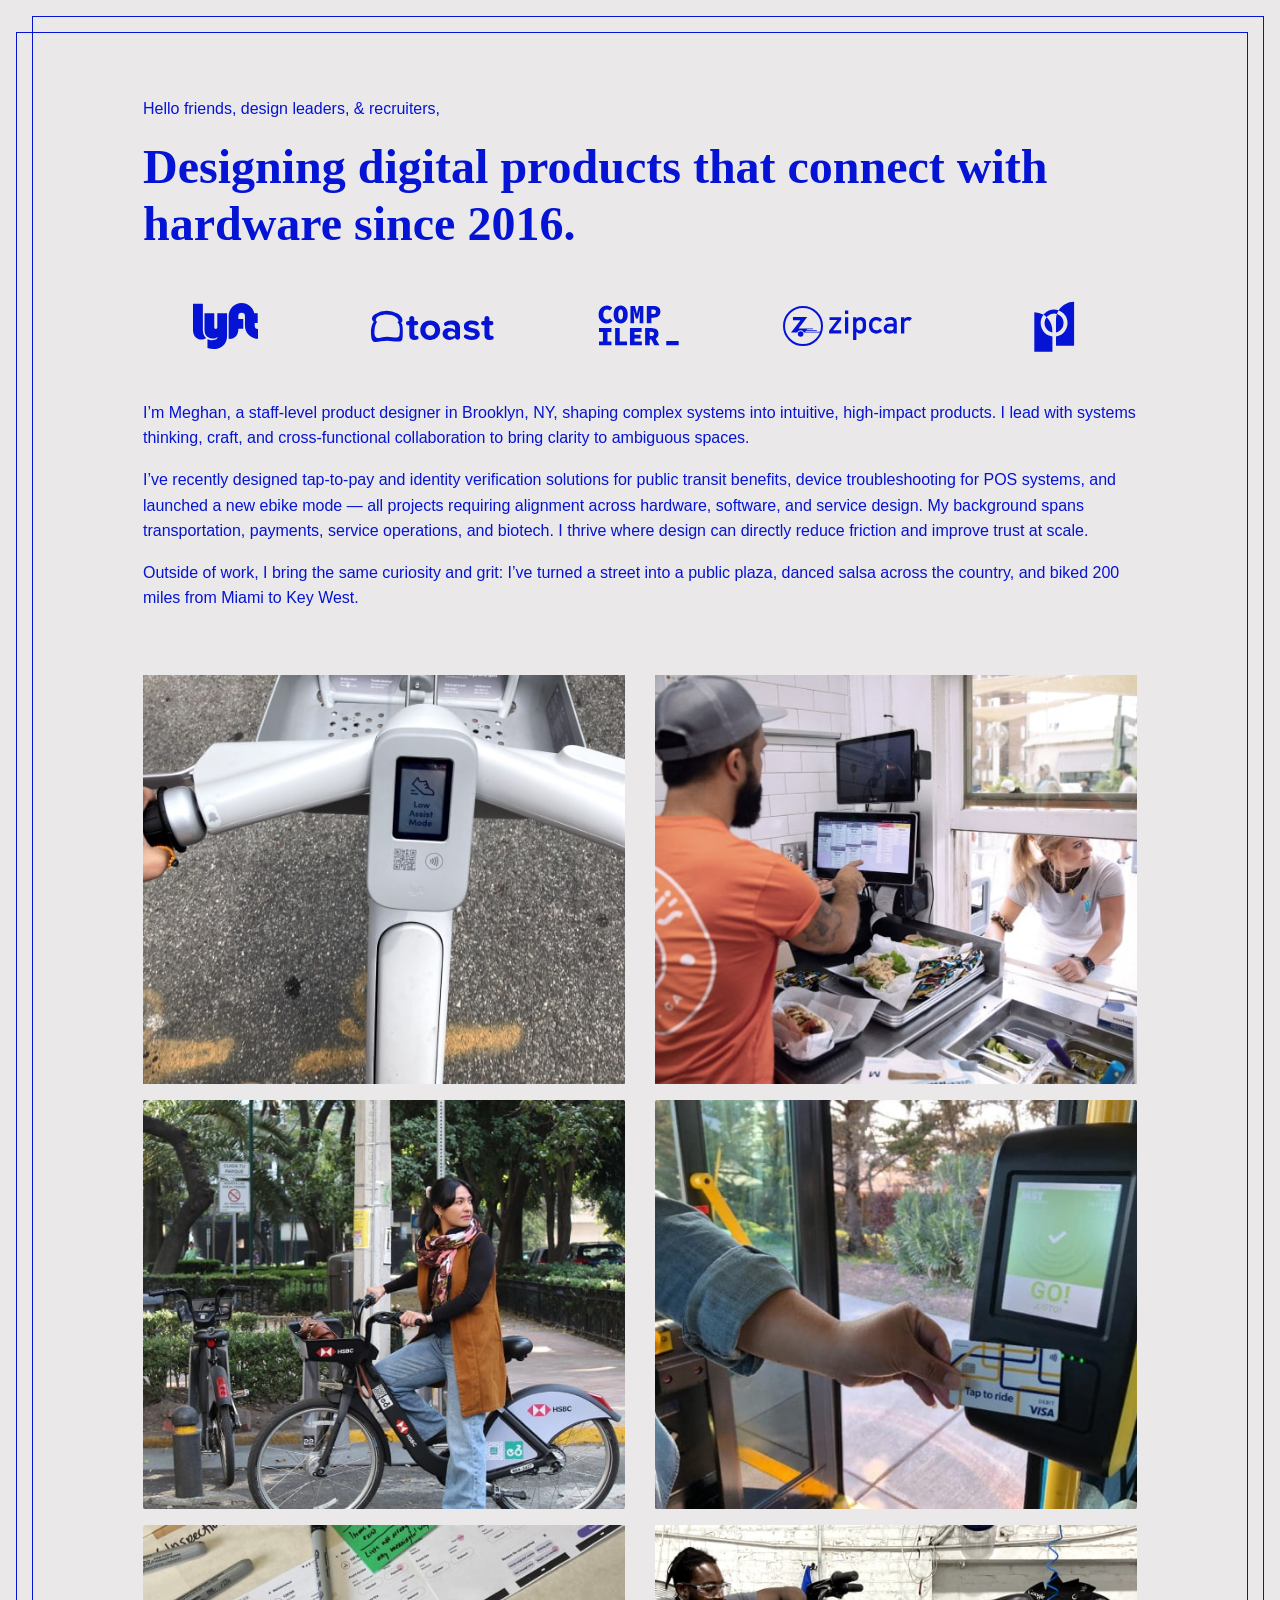
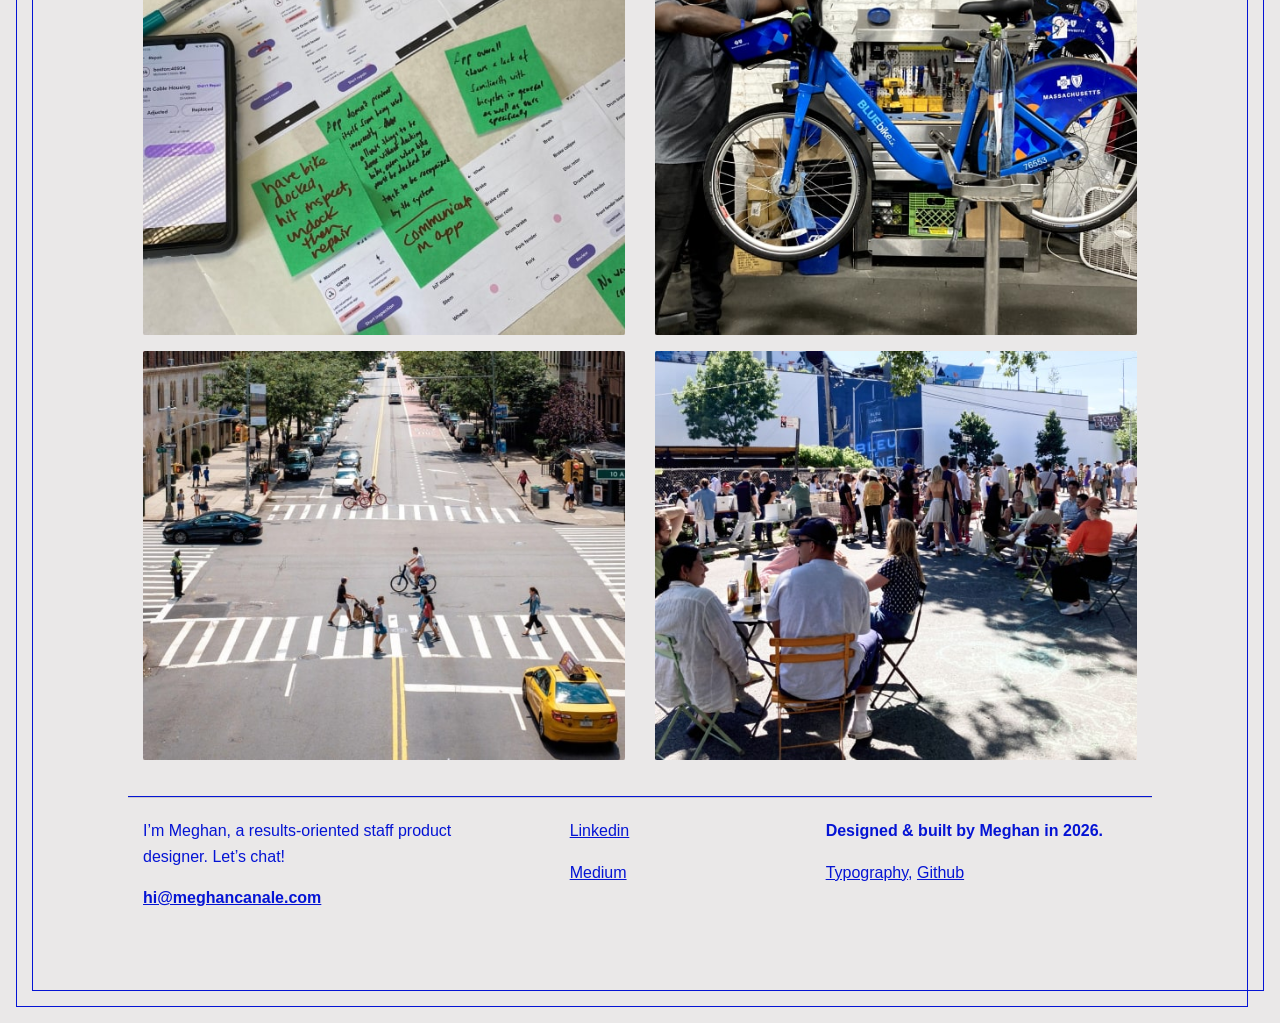
==== commit b2f042cd: "box flip" ====
--- a/index.html
+++ b/index.html
@@ -7,6 +7,13 @@
     <title>Meghan Canale | Product Designer</title>
     <link rel="stylesheet" href="css/foundation.css">
     <link rel="stylesheet" href="css/app.css">
+
+    <meta property="og:type" content="website">
+    <meta property="og:title" content="Meghan Canale | Product Designer | NYC">
+    <meta property="og:description" content="Meghan Canale | Product Designer | NYC">
+    <meta name="twitter:card" content="summary_large_image">
+    <meta name="twitter:title" content="Meghan Canale | Product Designer | NYC">
+    <meta name="twitter:description" content="Meghan Canale | Product Designer | NYC">
 
     <link rel="preload" as="image" href="img/low-assist@2x.jpeg">
     <link rel="preload" as="image" href="img/toast@2x.jpg">
--- a/css/app.css
+++ b/css/app.css
@@ -40,7 +40,7 @@
     width: calc(100% - 3em);
     min-height: calc(100vh - 3em);
     min-width: calc(100vw - 3em);
-    top: 1em;
+    top: 2em;
     left: 1em;
     border: 1px solid #0514D4;
     position: absolute;
@@ -48,7 +48,7 @@
 }
 
 body::after {
-  top: 2em;
+  top: 1em;
   left: 2em;
 }
 
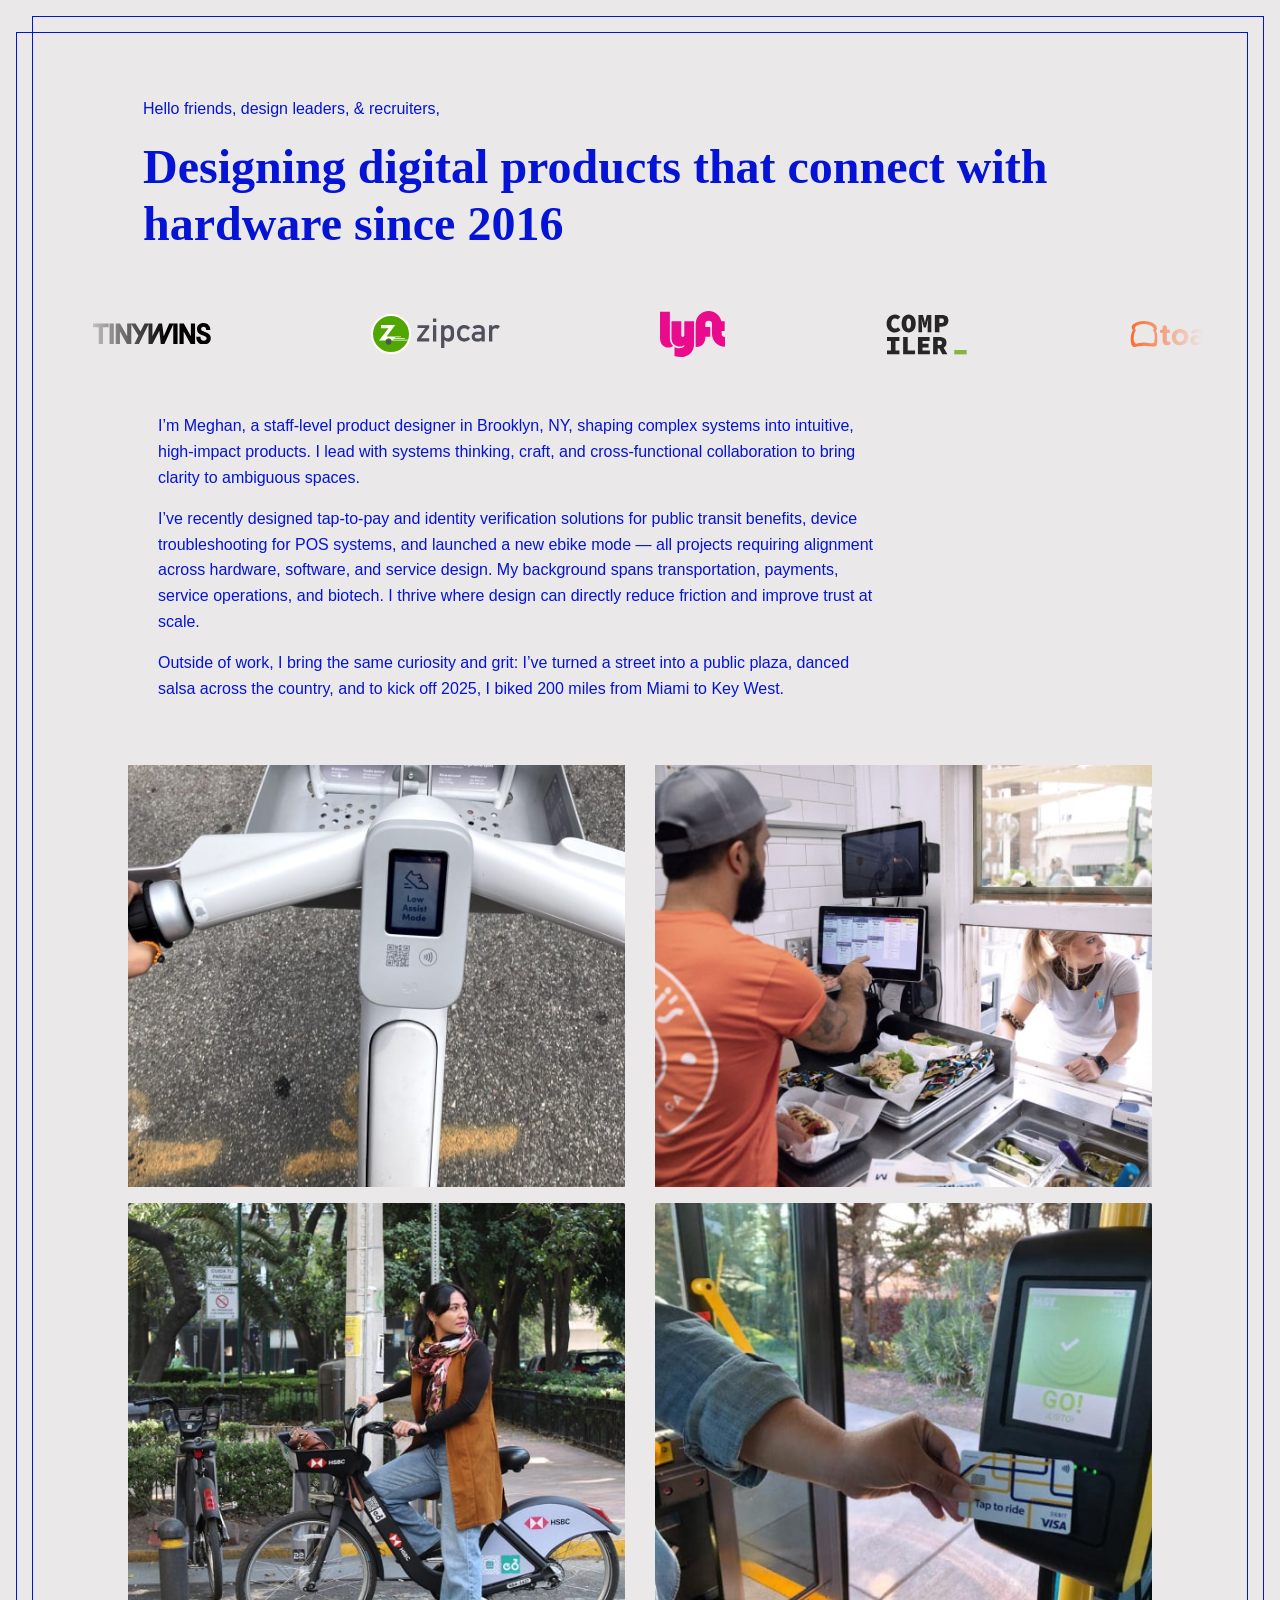
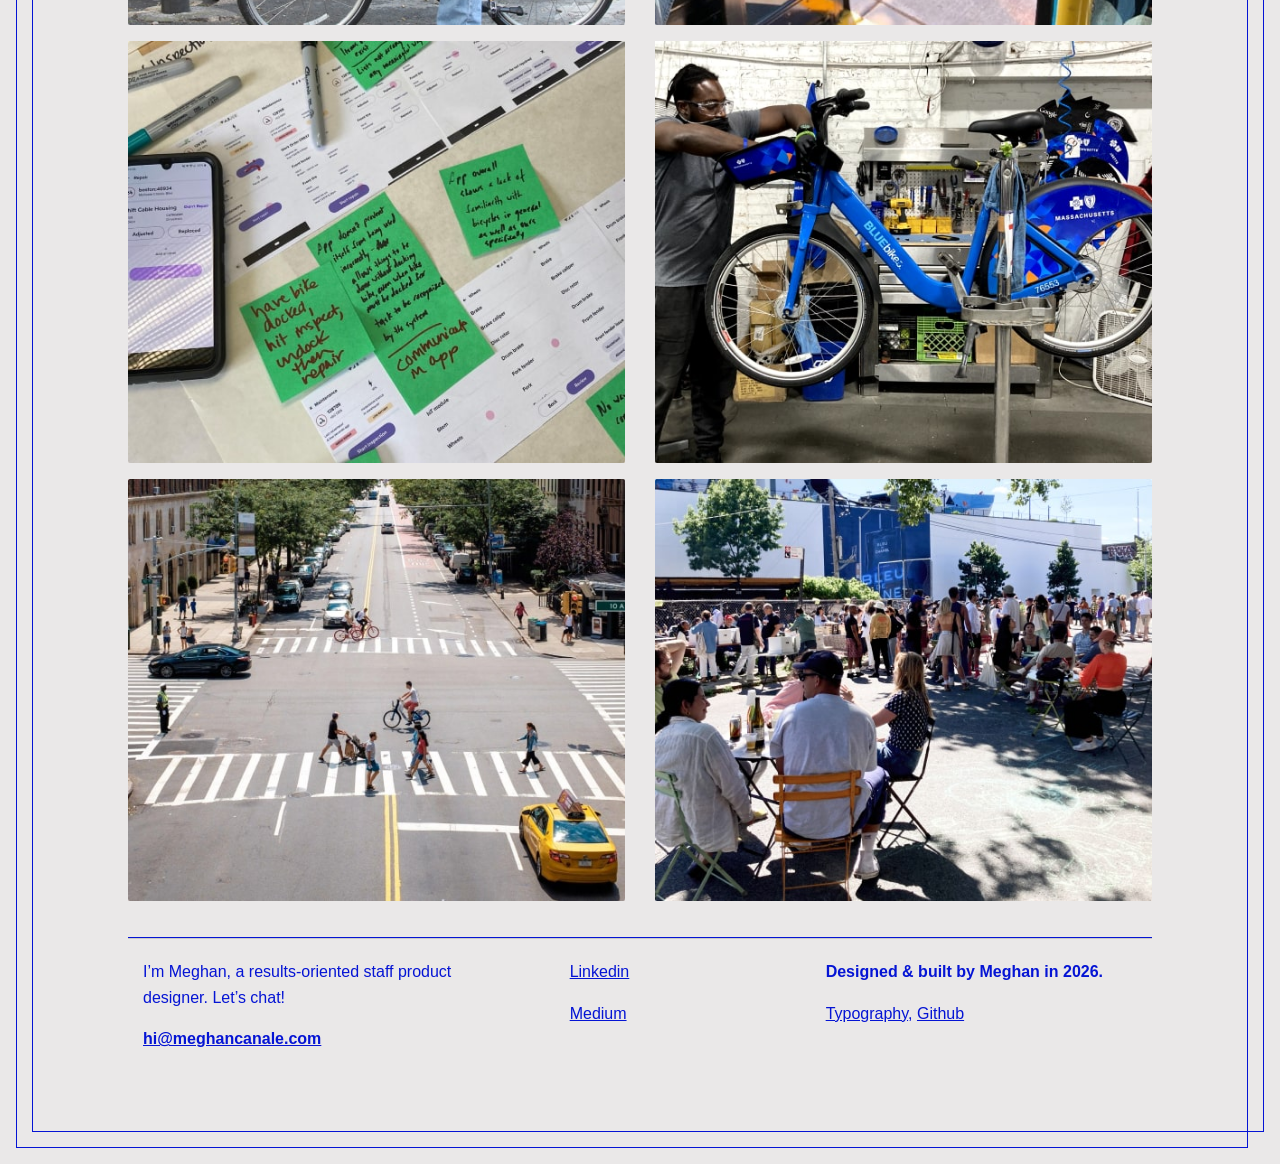
==== commit 7cf817a2: "logo ticker" ====
--- a/index.html
+++ b/index.html
@@ -27,59 +27,225 @@
         </div>
       </div>
       <div class="large-12 cell">
-        <h2>Designing digital products that connect with hardware since 2016. </h2>
-        <!-- logos -->
-        <div class="grid-x grid-padding-x logos">
-          <div class="cell large-2 medium-4 small-12 "><!--lyft--><svg xmlns="http://www.w3.org/2000/svg" width="65" height="46" fill="none"><path fill="#0514d4" fill-rule="evenodd" d="M0 .803h9.87V27.29c0 4.192 1.917 6.689 3.433 7.76-1.605 1.426-6.51 2.675-10.167-.358C.98 32.905 0 29.966 0 27.201zm61.68 22.002v-2.783h3.01v-9.766h-3.305C60.115 4.393 54.896 0 48.654 0c-7.192 0-13.021 5.83-13.021 13.02v22.806c2.049.288 4.49-.036 6.566-1.758 2.156-1.788 3.136-4.726 3.136-7.491v-.84h4.929V15.97h-4.93v-2.95h.013a3.307 3.307 0 0 1 3.307-3.307 3.31 3.31 0 0 1 3.312 3.307v9.784c0 7.191 5.836 13.02 13.027 13.02v-9.713a3.31 3.31 0 0 1-3.313-3.307M24.301 10.256v14.332c0 .814-.675 1.473-1.508 1.473s-1.508-.66-1.508-1.473V10.256h-9.766v16.856c0 3.032 1.029 6.867 5.708 8.115 4.685 1.25 7.402-1.337 7.402-1.337-.247 1.704-1.853 2.953-4.439 3.22-1.957.203-4.46-.445-5.708-.98v8.93c3.181.938 6.546 1.24 9.838.602 5.975-1.16 9.746-6.154 9.746-12.798V10.256z" clip-rule="evenodd" class="logo-lyft"/></svg></div>
-
-          <div class="cell large-2 medium-4 small-12 logo-toast"><!--toast--><svg xmlns="http://www.w3.org/2000/svg" width="125" height="33" fill="none" class="logo-toast"><path fill="#0514d4" fill-rule="evenodd" d="M44.65 29.982c-3.459 0-5.33-1.76-5.33-5.045v-9.632h-1.205a2.2 2.2 0 0 1-1.532-.652 2.1 2.1 0 0 1-.61-1.524c.028-1.144.977-2.059 2.142-2.065h1.205v-2.87c.104-1.274 1.185-2.265 2.488-2.265s2.39.984 2.488 2.266v2.869h1.94a2.15 2.15 0 0 1 2.086 2.12 2.15 2.15 0 0 1-2.086 2.12h-1.94v8.33c0 1.455.935 2.024 1.712 2.024h.43c1.399 0 2.182.914 2.182 2.106s-.741 2.218-3.97 2.218" clip-rule="evenodd"/><path fill="#0514d4" d="M60.207 29.982c-6.182 0-9.917-4.435-9.917-9.709 0-5.232 3.742-9.667 9.917-9.667 6.223 0 9.958 4.435 9.958 9.667a9.424 9.424 0 0 1-9.959 9.709m0-15.058c-3.077 0-4.782 2.48-4.782 5.35 0 2.868 1.712 5.398 4.782 5.398s4.823-2.481 4.823-5.399c0-2.869-1.754-5.35-4.824-5.35m27.414 14.83h-.388c-.388 0-2.142-.306-2.142-2.142-1.282 1.49-3.492 2.37-5.945 2.37-2.994 0-6.535-1.989-6.535-6.12 0-4.316 3.541-5.959 6.535-5.959 2.494 0 4.705.804 5.945 2.253v-2.488c0-1.871-1.635-3.098-4.123-3.098a7.5 7.5 0 0 0-4.2 1.185c-.27.164-.577.257-.893.27-1.04-.013-1.871-.852-1.871-1.87a1.94 1.94 0 0 1 .27-.957c1.164-1.836 5.364-2.599 7.54-2.599 4.275 0 8.204 1.684 8.204 6.992v9.75c.007 1.317-1.067 2.398-2.411 2.405zm-2.53-6.958c-.817-1.067-2.37-1.608-3.963-1.608-1.948 0-3.542.984-3.542 2.793 0 1.718 1.594 2.716 3.541 2.716 1.594 0 3.147-.533 3.964-1.607z"/><path fill="#0514d4" fill-rule="evenodd" d="M101.702 29.982c-2.446 0-6.376-.804-7.54-2.453a1.64 1.64 0 0 1-.346-1.033 2.08 2.08 0 0 1 2.058-2.023c.36 0 .707.097 1.012.284 1.476.838 3.423 1.49 5.051 1.49 2.142 0 3.153-.839 3.153-1.99 0-3.055-11.163-.574-11.163-7.837 0-3.097 2.765-5.807 7.699-5.807 2.446 0 5.793.77 6.846 2.252.202.273.311.603.312.943-.035 1.025-.894 1.843-1.94 1.836-.326 0-.647-.078-.936-.229a8.7 8.7 0 0 0-4.248-1.108c-1.788 0-2.952.803-2.952 1.836 0 2.751 11.122.457 11.122 7.907 0 3.368-2.917 5.932-8.128 5.932m18.08 0c-3.458 0-5.329-1.76-5.329-5.045v-9.632h-1.206a2.2 2.2 0 0 1-1.532-.652 2.1 2.1 0 0 1-.609-1.524c.027-1.144.977-2.059 2.141-2.065h1.206v-2.87a2.496 2.496 0 0 1 2.487-2.265c1.303 0 2.391.984 2.488 2.266v2.869h1.947a2.15 2.15 0 0 1 2.086 2.12 2.15 2.15 0 0 1-2.086 2.12h-1.947v8.33c0 1.455.936 2.024 1.712 2.024h.429c1.4 0 2.176.914 2.176 2.106s-.727 2.218-3.963 2.218" clip-rule="evenodd"/><path fill="#0514d4" d="M32.806 22.387a53 53 0 0 0-.27-6.12c-.153-1.371-.617-3.131-2.107-3.492.192.049.394.042.582-.02 1.725-.901 1.594-3.126.984-4.734-.804-2.106-2.71-3.603-4.602-4.594a23.49 23.49 0 0 0-22.431.797C3.25 5.277 1.282 7.335 2.148 9.629c.235.571.581 1.09 1.019 1.525l.651.679c-.88 1.192-1.524 2.273-1.94 3.721-1.247 4.366-1.04 7.172-.7 10.679.215 2.169.929 5.398 3.43 5.758 2.038.285 4.248-.388 6.286-.63 2.245-.263 4.51-.68 6.784-.617 3.201.083 6.375.839 9.584.873 1.69.014 4.504.18 5.01-2.05.478-2.121.499-4.325.499-6.487.028-.229.028-.464.028-.686zm-3.66 3.666c-.796 1.794-3.048 1.593-4.622 1.462l-7.033-.839c-2.093-.062-4.165.333-6.202.783-1.525.333-3.652 1.213-5.031.042-1.532-1.296-1.802-3.506-1.823-5.37.029-1.684.196-3.362.499-5.018.187-1.025.492-2.023.894-2.98.547-1.385 1.358-2.224 1.4-2.182-.41-.423-.901-.652-1.178-1.227C5.003 8.541 7.616 6.691 9.043 6.06c4.997-2.231 11.982-2.01 16.701.853 1.47.894 4.324 3.964 1.656 5.495 1.643.776 2.065 3.118 2.246 4.781.288 2.672.204 5.37-.25 8.018a3.5 3.5 0 0 1-.25.846" /></svg></div>
-
-          <div class="cell large-2 medium-4 small-6"><!--compiler--><svg xmlns="http://www.w3.org/2000/svg" width="85" height="44" fill="none"><path fill="#0514d4" d="M1.615 10.645q0-2.175.664-3.86.663-1.685 1.803-2.838a7.7 7.7 0 0 1 2.68-1.764 8.8 8.8 0 0 1 3.288-.61q1.672 0 2.998.678t2.255 1.55l-2.494 2.812a5.3 5.3 0 0 0-1.246-.823Q10.925 5.5 10.05 5.5a3.3 3.3 0 0 0-1.486.345 3.5 3.5 0 0 0-1.193.98q-.505.638-.797 1.566-.291.928-.291 2.095 0 2.442 1.114 3.74 1.113 1.3 2.864 1.3.849 0 1.525-.385c.461-.264.878-.6 1.234-.994l2.493 2.759q-1.113 1.272-2.52 1.91a7.2 7.2 0 0 1-2.997.636 9.4 9.4 0 0 1-3.21-.544 7.5 7.5 0 0 1-2.665-1.646q-1.155-1.1-1.83-2.759-.677-1.657-.677-3.857M23.673 19.45q-1.565 0-2.864-.609a6.2 6.2 0 0 1-2.228-1.764q-.929-1.155-1.445-2.839-.517-1.683-.518-3.806 0-2.123.518-3.78.517-1.658 1.445-2.785a6.1 6.1 0 0 1 2.228-1.71q1.3-.585 2.864-.584 1.565 0 2.865.583a6.04 6.04 0 0 1 2.228 1.726q.928 1.14 1.446 2.785.517 1.644.517 3.767t-.517 3.806q-.517 1.685-1.446 2.839a6.2 6.2 0 0 1-2.228 1.764q-1.3.608-2.865.608m0-3.925q1.114 0 1.75-1.366.637-1.366.637-3.727t-.636-3.647q-.637-1.287-1.751-1.286t-1.75 1.286-.638 3.647q0 2.36.637 3.727t1.751 1.366M33.477 1.891h4.483l1.459 5.624.477 2.228h.08l.477-2.228 1.379-5.624h4.485v17.242h-3.66v-4.058q0-.768.066-1.95.066-1.18.145-2.44.08-1.26.186-2.427t.186-1.936h-.08l-1.432 5.12-.902 3.103h-1.963l-.902-3.104-1.353-5.119h-.105q.078.77.185 1.936.106 1.167.186 2.427.079 1.26.146 2.44t.066 1.95v4.058h-3.61zM49.83 1.891h6.684c.887-.003 1.771.09 2.638.279q1.26.277 2.201.955a4.84 4.84 0 0 1 1.5 1.777q.556 1.101.556 2.718 0 1.592-.57 2.733a5.3 5.3 0 0 1-1.525 1.87q-.955.73-2.202 1.087a9.4 9.4 0 0 1-2.6.358h-2.123v5.465h-4.56zm6.472 8.172q1.354 0 2.002-.637.65-.636.65-1.804t-.69-1.644-1.962-.477h-1.91v4.562zM2.013 37.541h3.925V27.94H2.013V24.12h12.413v3.819h-3.925v9.602h3.925v3.82H2.013zM18.146 24.12h4.562v13.421h7.35v3.82h-11.91zM32.955 24.12h11.67v3.819h-7.108v2.706h6.048v3.82h-6.048v3.076h7.374v3.82H32.955zM57.334 41.36l-2.97-5.783h-1.645v5.783h-4.56V24.12h6.415a12.8 12.8 0 0 1 2.638.264q1.26.264 2.202.902a4.56 4.56 0 0 1 1.498 1.71q.56 1.076.559 2.693 0 1.858-.756 3.077a5.33 5.33 0 0 1-2.03 1.91l3.74 6.685zm-4.616-9.39h1.539q2.76 0 2.759-2.28 0-1.115-.703-1.539t-2.056-.424h-1.538zM81.669 37.026H69.255v4.335h12.414z"/></svg></div>
-
-          <div class="cell hide-for-large medium-4 small-6"><!--caltrans-->
-            <svg width="63" height="50" viewBox="0 0 63 50" fill="none" xmlns="http://www.w3.org/2000/svg">
-            <g clip-path="url(#clip0_1408_17508)">
-            <mask id="mask0_1408_17508" style="mask-type:luminance" maskUnits="userSpaceOnUse" x="0" y="-1" width="66" height="51">
-            <path d="M65.3214 -0.000244141H0V50H65.3214V-0.000244141Z" fill="white"/>
-            </mask>
-            <g mask="url(#mask0_1408_17508)">
-            <path d="M13.8759 0H37.544L34.0074 8.88889H19.5981L15.0788 19.8279H29.4058L25.9667 28.3658C25.9667 28.3658 11.991 28.3992 3.78988 28.3658C1.34054 28.3576 -0.717354 25.8037 0.236108 23.1519C0.58909 22.1718 7.09252 6.34447 8.26033 3.89707C9.25395 1.81184 11.7224 0.118064 13.8759 0Z" fill="#0514D4"/>
-            </g>
-            <mask id="mask1_1408_17508" style="mask-type:luminance" maskUnits="userSpaceOnUse" x="0" y="-1" width="66" height="51">
-            <path d="M65.3214 -0.000244141H0V50H65.3214V-0.000244141Z" fill="white"/>
-            </mask>
-            <g mask="url(#mask1_1408_17508)">
-            <path d="M38.9767 0H51.8711C51.8711 0 51.9357 0.0861284 51.9857 0.114435L48.0894 9.85663L62.5597 9.87308L58.863 18.5096H44.4797C43.1581 21.4649 41.7856 25.0786 41.3276 26.1886C41.0191 26.9347 40.9282 27.2768 40.7697 27.7031C40.6787 27.9516 40.5836 28.4841 41.1265 28.4238C41.7609 28.3544 41.9583 27.7774 42.2019 27.1866C43.5565 23.9231 44.0331 22.7689 45.2825 19.8279H58.2908C58.2908 19.8279 54.1 29.733 53.7064 30.7167C52.6259 33.4116 51.4624 35.0216 49.1779 36.3893C48.3587 36.8799 47.7759 36.9498 46.8282 37.0773C40.2222 37.073 38.5947 37.073 31.0906 37.0773C30.2705 37.0781 28.3336 36.9373 27.5736 36.1599C26.6219 35.1847 26.2019 34.3953 25.982 33.0494C25.717 31.4282 26.3376 30.256 26.8856 28.9367C28.5581 24.9127 31.1847 18.6105 31.1847 18.6105C30.0506 18.6732 16.9716 18.6241 16.9716 18.6241C16.9433 18.5745 16.907 18.5387 16.8574 18.5096L20.4107 9.97131L34.9045 9.96187L38.9767 0Z" fill="#0514D4"/>
-            </g>
-            <mask id="mask2_1408_17508" style="mask-type:luminance" maskUnits="userSpaceOnUse" x="0" y="-1" width="66" height="51">
-            <path d="M65.3214 -0.000244141H0V50H65.3214V-0.000244141Z" fill="white"/>
-            </mask>
-            <g mask="url(#mask2_1408_17508)">
-            <path fill-rule="evenodd" clip-rule="evenodd" d="M35.7728 45.0433L37.5014 45.0542C36.9921 46.1775 36.2787 47.6658 36.5225 47.9523H34.5242C34.2994 47.932 34.2331 47.5722 34.2832 47.5642C34.2832 47.0845 34.4334 46.8537 34.605 46.4216C34.7225 46.1235 34.7915 45.8748 34.97 45.6152C35.1863 45.3075 35.3879 45.0542 35.7728 45.0433ZM15.3678 45.0433L17.0964 45.0542C16.5864 46.1775 15.8723 47.6658 16.1176 47.9523H14.1173C13.8932 47.932 13.8277 47.5722 13.8778 47.5642C13.8778 47.0845 14.0287 46.8537 14.2 46.4216C14.3171 46.1235 14.3865 45.8748 14.5658 45.6152C14.7806 45.3075 14.9829 45.0542 15.3678 45.0433ZM50.2232 49.9652C50.7693 49.9579 51.3548 49.8553 52.2685 49.3804C53.1809 48.9033 53.5685 48.0887 53.5685 48.0887L54.6905 45.5579H50.8157C50.8157 45.5579 50.6372 45.87 50.9166 45.3943C51.1973 44.9187 51.8558 44.8035 51.8558 44.8035H55.0176L55.8586 42.9264C55.8586 42.9264 51.656 42.9324 51.2848 42.9264C50.9118 42.9198 50.2082 43.1165 49.9015 43.381C49.1234 44.0552 48.9787 44.5592 48.9787 44.5592L47.9592 46.9865H51.7948C51.7948 46.9865 51.7465 47.1638 51.7327 47.1892C51.3705 47.9317 50.3662 47.9046 50.3662 47.9046C50.3662 47.9046 47.6575 47.9317 47.2037 47.9046C46.751 47.878 46.7871 47.4718 46.8981 47.1892C47.185 46.4651 47.4129 45.9931 47.6532 45.3745C47.8922 44.7556 47.6987 44.1982 47.245 43.5789C46.7912 42.9602 46.0005 42.9469 46.0005 42.9469H41.9206L39.6977 47.945C39.6977 47.945 39.5987 47.9521 39.1448 47.945C38.6922 47.939 38.7655 47.505 38.8804 47.2316C39.5861 45.5683 40.6555 42.9469 40.6555 42.9469H36.1463C36.1463 42.9469 35.0196 42.9808 34.5754 43.2532C34.1325 43.5247 33.3883 43.9195 32.903 45.0481C32.4184 46.1772 32.5251 46.1042 32.0954 47.0525C31.8612 47.5691 31.7978 48.2966 32.0683 48.8552C32.338 49.4112 32.6327 49.9579 33.719 49.9652C34.8041 49.9717 35.0852 49.9652 35.0852 49.9652C35.0852 49.9652 35.7336 49.8771 36.0655 49.4143C36.3967 48.9508 36.5944 48.6585 36.5944 48.6585C36.5944 48.6585 36.7991 49.2512 37.3548 49.5832C37.9107 49.9175 38.1207 49.9579 38.5536 49.9652C38.9876 49.9717 41.1856 49.9652 41.1856 49.9652L43.3477 45.0481H45.1644C45.1644 45.0481 45.4649 45.082 45.3076 45.4771C45.1489 45.87 44.5736 47.1488 44.5736 47.1488C44.5736 47.1488 44.246 48.0258 44.6583 48.7471C45.0717 49.4678 45.8425 49.9717 47.3469 49.9649C48.4685 49.9599 49.6774 49.972 50.2232 49.9652ZM31.0055 45.823C31.0055 45.823 31.3887 44.9395 31.9447 44.9455C32.4992 44.9514 32.7602 44.9455 32.7602 44.9455L33.6672 42.9532H32.1162C32.1162 42.9532 31.3328 42.8656 30.8276 43.1168C30.3218 43.3679 29.5011 43.7499 28.9253 45.0897C28.253 46.6536 27.7256 47.9523 27.7256 47.9523H26.1552C26.1552 47.9523 25.4821 47.8497 25.6815 47.4152C25.8094 47.1365 26.6913 45.0539 26.6913 45.0539H28.8479L29.6035 42.953H27.6039L28.7826 40.0698H26.4167L25.1766 42.953H24.2175L23.3393 45.0273H24.3762L23.5186 46.9654C23.5186 46.9654 23.1883 47.6124 23.3768 48.2504C23.5645 48.8903 24.0956 49.9717 25.4018 49.9717H29.2164L31.0055 45.823ZM18.8021 47.9453C18.3487 47.9392 18.3988 47.4972 18.5299 47.2318C19.3404 45.5859 20.46 42.9472 20.46 42.9472H15.797C15.797 42.9472 14.6701 42.981 14.2259 43.2535C13.781 43.5249 13.0368 43.9197 12.5527 45.0484C12.0674 46.1775 12.1755 46.1044 11.7446 47.0528C11.6283 47.3121 11.5816 47.6138 11.5707 47.9322L9.77746 47.9436C9.6398 47.9588 9.54278 47.9281 9.43827 47.8369C9.28609 47.7053 9.25899 47.5507 9.3127 47.3373C9.38504 47.0504 9.4298 46.8687 9.5481 46.5859C10.1174 45.2117 10.4208 44.4622 11.0273 43.1223C11.0495 43.0401 11.066 42.9943 11.1023 42.9169C11.3159 42.4696 11.6895 42.329 12.1772 42.241C12.3511 42.209 12.6294 42.2192 12.6294 42.2192H16.0556L17.036 40.0367C14.9754 40.0219 14.1654 40.0215 12.8333 40.0367C11.4168 40.0522 10.0472 40.4216 9.27181 42.0017C8.49617 43.5818 7.08328 47.0951 7.08328 47.0951C7.08328 47.0951 6.85635 47.8971 6.88538 48.21C6.93788 48.802 7.29884 49.9625 9.0098 49.9625C10.0436 49.9625 12.3136 49.9799 14.7381 49.9657C14.7381 49.9657 15.3833 49.8776 15.7148 49.4148C16.0455 48.9512 16.2446 48.659 16.2446 48.659C16.2446 48.659 16.4493 49.2517 17.005 49.5837C17.5595 49.918 17.7705 49.9584 18.2038 49.9657L18.6484 49.9952C19.5315 50.0037 20.7978 49.9988 20.7978 49.9988L25.0324 40.0573L22.6556 40.0674L19.2605 47.931L18.8021 47.9453Z" fill="#0514D4"/>
-            </g>
-            <path d="M56.3984 43.7878C56.3984 43.1721 56.8988 42.7183 57.4886 42.7183C58.0733 42.7183 58.572 43.1721 58.572 43.7878C58.572 44.4094 58.0733 44.8632 57.4886 44.8632C56.899 44.8632 56.3984 44.4094 56.3984 43.7878ZM57.4886 44.6847C57.9727 44.6847 58.3564 44.3046 58.3564 43.7878C58.3564 43.2808 57.9727 42.8968 57.4886 42.8968C56.9979 42.8968 56.6147 43.2808 56.6147 43.7878C56.6147 44.3046 56.9979 44.6847 57.4886 44.6847ZM57.2604 44.4094H57.0739V43.1721H57.5447C57.8379 43.1721 57.9817 43.2808 57.9817 43.5246C57.9817 43.7455 57.8423 43.8423 57.6613 43.8638L58.0124 44.4094H57.8031L57.477 43.8735H57.2602L57.2604 44.4094ZM57.4854 43.7141C57.6442 43.7141 57.7859 43.7032 57.7859 43.5125C57.7859 43.3599 57.6473 43.3308 57.5157 43.3308H57.2602V43.7141H57.4854Z" fill="#0514D4"/>
-            </g>
-            <defs>
-            <clipPath id="clip0_1408_17508">
-            <rect width="62.5598" height="50" fill="white"/>
-            </clipPath>
-            </defs>
-            </svg>
-          </div>
-
-          <div class="cell large-2 medium-4 small-12"><!--zipcar--><svg xmlns="http://www.w3.org/2000/svg" width="129" height="40" fill="none"><path fill="#0514d4" d="M76.57 24.373c-3.049 0-3.21-2.696-3.21-5.038 0-2.374.161-5.069 3.21-5.069 3.08 0 3.238 2.535 3.238 5.07 0 2.502-.16 5.037-3.239 5.037m-6.482 9.658h3.273v-8.31c1.22 1.154 2.535 1.925 4.203 1.925 1.988 0 3.434-.899 4.364-2.118.898-1.155 1.155-2.214 1.155-6.193 0-4.01-.257-5.069-1.155-6.225-.93-1.219-2.374-2.117-4.364-2.117-1.668 0-3.177.77-4.203 1.893v-1.7h-3.273zM99.208 24.823c-1.411 1.636-3.37 2.823-5.84 2.823-3.753 0-7.38-2.374-7.38-8.31 0-5.968 3.626-8.343 7.38-8.343 2.47 0 4.429 1.187 5.84 2.823l-2.406 2.15c-.803-.994-1.958-1.7-3.305-1.7-2.664 0-4.236 1.508-4.236 5.07 0 3.529 1.572 5.038 4.236 5.038 1.347 0 2.502-.706 3.305-1.701zM110.519 21.742c0 2.535-.93 2.824-3.658 2.824-2.214 0-3.08-.963-3.08-2.054 0-1.187.899-1.957 2.823-1.957h3.915zm0 5.712h3.273V16.35c0-4.01-2.759-5.359-6.771-5.359-2.439 0-4.236.643-5.487 2.375l2.567 1.958c.578-.93 1.38-1.25 3.08-1.25 2.343 0 3.337.544 3.337 2.085v1.7h-4.524c-3.497 0-5.295 2.215-5.295 4.814 0 2.823 2.119 4.973 5.741 4.973 2.215 0 3.338-.516 4.011-1.636h.064zM118.027 11.187h3.272v1.732h.065c1.03-1.283 2.502-1.924 4.236-1.924 1.315 0 2.406.481 3.401 1.25l-2.375 2.825c-.77-.578-1.315-.802-2.15-.802-1.604 0-3.177 1.026-3.177 3.4v9.784h-3.272zM46.086 24.855l8.15-10.782h-7.701v-2.888h11.68v2.6l-8.15 10.588h8.15v3.08h-12.13zM61.984 11.187h3.274V27.45h-3.274zm0-6.578h3.274v3.273h-3.274z"/><path stroke="#0514d4" stroke-width="2" d="M19.999 1c10.464 0 18.999 8.531 18.999 18.999 0 10.469-8.512 18.999-18.999 18.999C9.535 38.998 1 30.463 1 19.999 1 9.534 9.515 1 19.999 1Z"/><path fill="#0514d4" d="M37.162 26.576c.102-.246.184-.515.267-.78H22.322l.74-.946h10.462a.377.377 0 0 0 .27-.654.39.39 0 0 0-.27-.105h-9.867l.72-.925H29.7c.185 0 .33-.165.33-.39 0-.206-.148-.39-.33-.39H15.56l8.654-11.287H9.948v3.083h7.585L9.578 24.5l-1.644 2.076h6.31a3.613 3.613 0 0 1 6.697 0z"/><path fill="#0514d4" d="M20.41 27.974a2.775 2.775 0 1 1-5.55 0 2.775 2.775 0 0 1 5.55 0"/></svg></div>
-
-          <div class="cell large-2 medium-4 small-12"><!--numina--><svg xmlns="http://www.w3.org/2000/svg" width="41" height="51" fill="none"><path fill="#0514d4" d="M12.57 16.231a9.56 9.56 0 0 0-2.043 5.859c0 2.52 1.022 4.904 2.793 6.744 1.363 1.362 3.134 2.316 4.973 2.656v-1.975c.068-5.245-2.18-9.946-5.722-13.284"/><path fill="#0514d4" d="M10.595 31.626a13.2 13.2 0 0 1-2.861-4.291c-.682-1.635-1.09-3.406-1.09-5.245 0-1.84.34-3.61 1.09-5.246.476-1.09 1.021-2.043 1.77-2.997a18.23 18.23 0 0 0-9.195-2.52V50.7h18.12V35.441a12 12 0 0 1-3.475-.954 12.8 12.8 0 0 1-4.36-2.86M22.04 31.422a8.7 8.7 0 0 0 4.77-2.588 9.48 9.48 0 0 0 2.792-6.744c0-2.52-1.022-4.905-2.793-6.744-1.09-1.09-2.384-1.908-3.883-2.316a18.1 18.1 0 0 0-.953 5.79v12.602z"/><path fill="#0514d4" d="M40.093.7c-6.54 0-12.33 3.474-15.464 8.72.205.067.477.204.681.272a13.2 13.2 0 0 1 4.292 2.86 13.2 13.2 0 0 1 2.861 4.292c.681 1.635 1.09 3.406 1.09 5.246 0 1.839-.34 3.61-1.09 5.245a13.2 13.2 0 0 1-2.86 4.291 13.2 13.2 0 0 1-4.292 2.861c-1.09.477-2.18.75-3.338.954v9.264h18.12z"/><path fill="#0514d4" d="M13.389 15.346a9.48 9.48 0 0 1 6.743-2.793q1.533 0 2.861.408c.41-1.294 1.022-2.452 1.703-3.61a12.9 12.9 0 0 0-4.564-.817c-1.839 0-3.61.34-5.245 1.09a13.2 13.2 0 0 0-4.292 2.86c-.408.41-.817.818-1.158 1.295 1.159.681 2.18 1.43 3.134 2.384.273-.204.545-.545.818-.817"/></svg></div>
-        </div>
-        <p>I’m Meghan, a staff-level product designer in Brooklyn, NY, shaping complex systems into intuitive, high-impact products. I lead with systems thinking, craft, and cross-functional collaboration to bring clarity to ambiguous spaces.</p>
-        <p>I’ve recently designed tap-to-pay and identity verification solutions for public transit benefits, device troubleshooting for POS systems, and launched a new ebike mode — all projects requiring alignment across hardware, software, and service design. My background spans transportation, payments, service operations, and biotech. I thrive where design can directly reduce friction and improve trust at scale.</p>
-        <p>Outside of work, I bring the same curiosity and grit: I’ve turned a street into a public plaza, danced salsa across the country, and biked 200 miles from Miami to Key West.</p>
-      </div>
-      <div class="spacer3"></div>
-      <!-- work teaser -->
-      <div id="global-bg"></div>
-      <div class="grain-overlay"></div>
-      <div class="grid-x grid-margin-x work">
+        <h2>Designing digital products that connect with hardware since 2016</h2>
+      </div>
+    </div>
+  <section class="logo-ticker" aria-label="Company logos">
+          <ul class="logo-track">
+            <li>
+              <div class="logo tw" aria-hidden="true" aria-label="TinyWins logo">
+                <svg width="185" height="34" viewBox="0 0 185 34" fill="none" xmlns="http://www.w3.org/2000/svg">
+                <path d="M32.5417 0.75L25.8281 0.75V33.2382H32.5417V0.75Z" fill="currentColor"/>
+                <path d="M153.53 20.7975L142.379 0.75L135.648 0.75V33.2382H142.185V13.1907L153.336 33.2382H160.064V0.75L153.53 0.75V20.7975Z" fill="currentColor"/>
+                <path d="M173.728 13.162L173.639 13.1309C170.759 12.0777 169.584 10.9504 169.584 9.23321C169.584 7.67126 170.621 6.00183 173.525 6.00183C175.956 6.00183 177.465 7.69992 177.465 10.4321V11.1486H184V10.4321C184 4.38733 179.538 0 173.391 0C167.243 0 163.047 3.96937 163.047 9.2356C163.047 16.0781 168.258 17.9099 173.773 19.8493C176.207 20.7114 178.22 21.6262 178.22 24.0981C178.22 26.3932 176.417 27.9958 173.835 27.9958C170.556 27.9958 168.519 25.8391 168.519 22.3689V21.6524H161.984V22.3689C161.984 25.8535 163.181 28.8245 165.443 30.9597C167.52 32.9205 170.343 34 173.393 34C176.443 34 179.319 33.0566 181.342 31.3466C183.575 29.4574 184.757 26.7515 184.757 23.5249C184.757 17.1123 178.64 14.9246 173.728 13.1668V13.162Z" fill="currentColor"/>
+                <path d="M119.556 0.75L110.946 20.9217L108.264 0.75L102.936 0.75L93.151 20.5395V0.75L80.7461 0.75L74.4648 13.3507L66.6359 0.75L53.4883 0.75V20.7975L42.3372 0.75L35.6094 0.75V33.2382H42.1438V13.1907L53.2972 33.2382H60.0251V2.15214L71.1427 20.1383L64.6393 33.2382H71.8305L87.0178 2.14955V33.2382H93.1366L103.982 12.2999L106.325 33.2382H111.839L125.876 2.14955V33.2382H132.587V0.75L119.556 0.75Z" fill="currentColor"/>
+                <path d="M0 6.75183H8.91795L8.91795 33.2382H15.4524L15.4524 6.75183L24.4133 6.75183V0.75L0 0.75L0 6.75183Z" fill="currentColor"/>
+                </svg>
+
+              </div>
+            </li>
+            <li>
+              <div class="logo zipcar" aria-hidden="true">
+                <svg viewBox="0 0 129 40" xmlns="http://www.w3.org/2000/svg" role="img" aria-label="Zipcar logo">
+                  <path class="secondary" d="M76.5695 24.3729C73.5211 24.3729 73.3607 21.6771 73.3607 19.3353C73.3607 16.9611 73.5211 14.266 76.5695 14.266C79.6495 14.266 79.8077 16.8006 79.8077 19.3353C79.8077 21.8376 79.6472 24.3729 76.5695 24.3729ZM70.0879 34.031H73.3607V25.7205C74.5802 26.8752 75.8961 27.6458 77.5645 27.6458C79.5516 27.6458 80.9977 26.7471 81.928 25.5277C82.8258 24.3729 83.0827 23.3139 83.0827 19.3353C83.0827 15.3243 82.8258 14.266 81.928 13.1105C80.9977 11.891 79.5538 10.9932 77.5645 10.9932C75.8961 10.9932 74.3874 11.763 73.3607 12.8861V11.1867H70.0879V34.031Z"/>
+                  <path class="secondary" d="M99.2083 24.8226C97.7966 26.4594 95.8389 27.6459 93.3681 27.6459C89.6145 27.6459 85.9883 25.2723 85.9883 19.3357C85.9883 13.3675 89.6138 10.9932 93.3681 10.9932C95.8389 10.9932 97.7966 12.1803 99.2083 13.8165L96.8016 15.9663C95.9993 14.972 94.8438 14.2654 93.4969 14.2654C90.8334 14.2654 89.2613 15.7735 89.2613 19.3357C89.2613 22.8648 90.8334 24.3736 93.4969 24.3736C94.8438 24.3736 95.9993 23.6678 96.8016 22.6727L99.2083 24.8226Z"/>
+                  <path class="secondary" d="M110.519 21.7424C110.519 24.2772 109.589 24.5657 106.861 24.5657C104.647 24.5657 103.781 23.603 103.781 22.5123C103.781 21.3251 104.68 20.5553 106.604 20.5553H110.519V21.7424ZM110.519 27.4538H113.792V16.3512C113.792 12.3408 111.033 10.9924 107.021 10.9924C104.582 10.9924 102.785 11.635 101.534 13.3675L104.101 15.3253C104.679 14.3942 105.481 14.0741 107.181 14.0741C109.524 14.0741 110.518 14.6194 110.518 16.1599V17.8608H105.994C102.497 17.8608 100.699 20.0747 100.699 22.6735C100.699 25.4968 102.818 27.6466 106.44 27.6466C108.655 27.6466 109.778 27.1314 110.451 26.0105H110.515L110.519 27.4538Z"/>
+                  <path class="secondary" d="M118.027 11.1867H121.299V12.9193H121.364C122.394 11.6364 123.866 10.9946 125.6 10.9946C126.915 10.9946 128.006 11.476 129.001 12.2458L126.626 15.0698C125.856 14.4921 125.311 14.2676 124.476 14.2676C122.872 14.2676 121.299 15.2943 121.299 17.6687V27.4523H118.027V11.1867Z"/>
+                  <path class="secondary" d="M46.0859 24.8548L54.2356 14.0731H46.5349V11.1851H58.2144V13.7846L50.0647 24.3734H58.2144V27.4536H46.0859V24.8548Z"/>
+                  <path class="secondary" d="M61.9844 11.1867H65.258V27.4514H61.9844V11.1867ZM61.9844 4.60938H65.258V7.88219H61.9844V4.60938Z"/>
+                  <path class="primary ring" d="M19.999 1C30.4634 1.00001 38.998 9.53116 38.998 19.999C38.998 30.4676 30.4855 38.998 19.999 38.998C9.53472 38.998 1.00001 30.4633 1 19.999C1 9.53404 9.51478 1 19.999 1Z"/>
+                  <path class="z" d="M37.1615 26.5764C37.2638 26.3298 37.3463 26.0612 37.4287 25.7955H22.3216L23.0613 24.8498H33.5237C33.5754 24.8515 33.6269 24.8425 33.6751 24.8234C33.7232 24.8043 33.7669 24.7756 33.8034 24.739C33.84 24.7023 33.8686 24.6586 33.8876 24.6104C33.9066 24.5623 33.9155 24.5107 33.9138 24.459C33.9092 24.3591 33.8659 24.2648 33.7931 24.1961C33.7204 24.1275 33.6237 24.0898 33.5237 24.091H23.6574L24.3772 23.1659H29.7004C29.8851 23.1659 30.0294 23.0011 30.0294 22.7751C30.0294 22.5698 29.8822 22.3851 29.7004 22.3851H15.5589L24.2131 11.0991H9.94791V14.1821H17.5327L9.57772 24.5002L7.93359 26.5764H14.2437C14.5138 25.9096 14.9768 25.3386 15.5733 24.9366C16.1699 24.5345 16.873 24.3198 17.5924 24.3198C18.3118 24.3198 19.0148 24.5345 19.6114 24.9366C20.208 25.3386 20.6709 25.9096 20.941 26.5764H37.1615Z"/>
+                  <path class="secondary" d="M20.4098 27.9739C20.4098 28.5227 20.2471 29.0592 19.9422 29.5155C19.6373 29.9718 19.2039 30.3274 18.6969 30.5374C18.1899 30.7474 17.632 30.8024 17.0938 30.6953C16.5555 30.5883 16.0611 30.324 15.6731 29.9359C15.285 29.5479 15.0208 29.0535 14.9137 28.5152C14.8066 27.977 14.8616 27.4191 15.0716 26.9121C15.2816 26.4051 15.6372 25.9717 16.0935 25.6668C16.5498 25.362 17.0863 25.1992 17.6351 25.1992C18.3709 25.1994 19.0766 25.4918 19.5969 26.0121C20.1172 26.5324 20.4096 27.2381 20.4098 27.9739Z"/>
+                </svg>
+              </div>
+            </li>
+            <li>
+                <div class="logo lyft" aria-hidden="true">
+                    <svg xmlns="http://www.w3.org/2000/svg" width="65" height="46" fill="none" aria-label="Lyft logo"><path fill="currentColor" fill-rule="evenodd" d="M0 .803h9.87V27.29c0 4.192 1.917 6.689 3.433 7.76-1.605 1.426-6.51 2.675-10.167-.358C.98 32.905 0 29.966 0 27.201zm61.68 22.002v-2.783h3.01v-9.766h-3.305C60.115 4.393 54.896 0 48.654 0c-7.192 0-13.021 5.83-13.021 13.02v22.806c2.049.288 4.49-.036 6.566-1.758 2.156-1.788 3.136-4.726 3.136-7.491v-.84h4.929V15.97h-4.93v-2.95h.013a3.307 3.307 0 0 1 3.307-3.307 3.31 3.31 0 0 1 3.312 3.307v9.784c0 7.191 5.836 13.02 13.027 13.02v-9.713a3.31 3.31 0 0 1-3.313-3.307M24.301 10.256v14.332c0 .814-.675 1.473-1.508 1.473s-1.508-.66-1.508-1.473V10.256h-9.766v16.856c0 3.032 1.029 6.867 5.708 8.115 4.685 1.25 7.402-1.337 7.402-1.337-.247 1.704-1.853 2.953-4.439 3.22-1.957.203-4.46-.445-5.708-.98v8.93c3.181.938 6.546 1.24 9.838.602 5.975-1.16 9.746-6.154 9.746-12.798V10.256z" clip-rule="evenodd"/></svg>
+                </div>
+            </li>
+            <li>
+                <div class="logo compiler" aria-hidden="true">
+                  <svg xmlns:ns0="http://www.w3.org/2000/svg" viewBox="0 0 85 44" fill="none" aria-label="Compiler LLC logo">
+                  <path d="M1.61523 10.6446C1.61523 9.1949 1.83634 7.90836 2.27854 6.78501C2.72075 5.66165 3.322 4.71556 4.08229 3.94672C4.84203 3.17787 5.75465 2.57699 6.76116 2.18292C7.78652 1.77614 8.88286 1.57275 10.0502 1.57275C11.1642 1.57275 12.1635 1.79888 13.0479 2.25114C13.9323 2.70339 14.6839 3.21997 15.3028 3.80087L12.8093 6.61277C12.435 6.28071 12.0152 6.0038 11.5626 5.79042C11.1382 5.59595 10.6342 5.49871 10.0506 5.49871C9.53524 5.49522 9.02635 5.61337 8.56528 5.84356C8.0997 6.07767 7.692 6.41237 7.3717 6.82345C7.03527 7.24932 6.76982 7.77143 6.57535 8.38976C6.38088 9.0081 6.28365 9.70658 6.28365 10.4852C6.28365 12.1126 6.655 13.3593 7.39771 14.2254C8.14041 15.0914 9.09517 15.5247 10.262 15.5252C10.8281 15.5252 11.3365 15.397 11.7872 15.1404C12.2485 14.8763 12.6649 14.5406 13.0208 14.1459L15.5142 16.9046C14.7715 17.7533 13.9316 18.3899 12.9944 18.8143C12.0527 19.2395 11.0303 19.4567 9.99705 19.4508C8.90366 19.4573 7.81748 19.2734 6.78716 18.9074C5.79262 18.5526 4.88432 17.9916 4.12186 17.2611C3.35278 16.5272 2.74273 15.6076 2.29173 14.5024C1.84073 13.3971 1.61523 12.1112 1.61523 10.6446Z" class="primary" />
+                  <path d="M23.673 19.4508C22.6293 19.4508 21.6745 19.2475 20.8087 18.841C19.9401 18.4324 19.1777 17.8286 18.581 17.0768C17.9619 16.3074 17.4801 15.3614 17.1356 14.2385C16.7912 13.1157 16.6187 11.8468 16.6182 10.432C16.6182 9.01721 16.7906 7.75717 17.1356 6.65191C17.4806 5.54664 17.9624 4.61839 18.581 3.86714C19.18 3.13087 19.9431 2.54503 20.8091 2.15648C21.6756 1.76754 22.6304 1.57294 23.6734 1.57269C24.7163 1.57244 25.6711 1.76704 26.5376 2.15648C27.4061 2.54774 28.1696 3.13897 28.7658 3.88184C29.3846 4.64238 29.8665 5.57076 30.2115 6.66698C30.5564 7.7632 30.7288 9.01884 30.7286 10.4339C30.7286 11.8487 30.5562 13.1175 30.2115 14.2404C29.8668 15.3632 29.3849 16.3093 28.7658 17.0787C28.1688 17.8304 27.4062 18.4341 26.5376 18.8428C25.6708 19.2479 24.7159 19.4505 23.673 19.4508ZM23.673 15.5252C24.4154 15.5252 24.999 15.0698 25.4236 14.159C25.8482 13.2482 26.0604 12.006 26.0601 10.4324C26.0601 8.85854 25.848 7.64272 25.4236 6.78494C24.9992 5.92717 24.4157 5.4984 23.673 5.49865C22.93 5.49865 22.3465 5.92742 21.9224 6.78494C21.4983 7.64247 21.286 8.85829 21.2854 10.4324C21.2854 12.0062 21.4978 13.2484 21.9224 14.159C22.347 15.0695 22.9305 15.5249 23.673 15.5252Z" class="primary" />
+                  <path d="M33.4766 1.89117H37.9596L39.4185 7.5146L39.8956 9.74272H39.9755L40.453 7.5146L41.832 1.89117H46.3169V19.1327H42.6562V15.0752C42.6562 14.5626 42.6783 13.9128 42.7226 13.1256C42.7668 12.3384 42.8154 11.525 42.8684 10.6853C42.9214 9.84561 42.9834 9.03657 43.0542 8.25819C43.1251 7.4798 43.187 6.83446 43.24 6.32215H43.1601L41.728 11.4413L40.8261 14.5449H38.8633L37.9614 11.4413L36.6084 6.32215H36.5025C36.5553 6.83521 36.6171 7.48056 36.688 8.25819C36.7588 9.03582 36.8207 9.84485 36.8738 10.6853C36.9268 11.5252 36.9754 12.3387 37.0196 13.1256C37.0638 13.9125 37.0859 14.5624 37.0859 15.0752V19.1327H33.4766V1.89117Z" class="primary" />
+                  <path d="M49.8295 1.89114H56.5138C57.4007 1.88775 58.2853 1.98114 59.152 2.16966C59.9917 2.35508 60.7255 2.67342 61.3533 3.12467C61.9812 3.57592 62.4808 4.16825 62.8522 4.90166C63.2233 5.63582 63.409 6.54209 63.4092 7.62047C63.4092 8.68152 63.2191 9.59231 62.839 10.3529C62.4589 11.1134 61.9504 11.7366 61.3138 12.2226C60.6771 12.7092 59.9432 13.0718 59.112 13.3102C58.2663 13.5511 57.3909 13.6716 56.5116 13.6683H54.3894V19.133H49.8291L49.8295 1.89114ZM56.3016 10.0627C57.2036 10.0627 57.8712 9.85047 58.3044 9.42611C58.7375 9.00174 58.9541 8.40049 58.9541 7.62236C58.9541 6.84347 58.7242 6.29536 58.2644 5.97803C57.8046 5.6607 57.1504 5.50153 56.3016 5.50052H54.3916V10.0627H56.3016Z" class="primary" />
+                  <path d="M2.0127 37.5411H5.93828V27.9389H2.0127V24.1204H14.4264V27.9389H10.5008V37.5411H14.4264V41.3607H2.0127V37.5411Z" class="primary" />
+                  <path d="M18.1455 24.1204H22.708V37.5411H30.0572V41.3607H18.1478L18.1455 24.1204Z" class="primary" />
+                  <path d="M32.9551 24.1204H44.6244V27.9389H37.5172V30.6445H43.565V34.4642H37.5172V37.5411H44.8912V41.3607H32.9551V24.1204Z" class="primary" />
+                  <path d="M57.3341 41.3607L54.3632 35.5774H52.7185V41.3599H48.1582V24.1203H54.5738C55.46 24.1166 56.3441 24.205 57.212 24.3841C58.0517 24.56 58.7856 24.8606 59.4137 25.286C60.0419 25.7114 60.5414 26.2816 60.9122 26.9966C61.2846 27.7135 61.4707 28.6111 61.4707 29.6894C61.4707 30.9276 61.2187 31.9532 60.7147 32.7663C60.2196 33.5716 59.5193 34.2308 58.6856 34.6763L62.4258 41.3607H57.3341ZM52.7185 31.9707H54.2569C56.0961 31.9707 57.0156 31.2103 57.0156 29.6894C57.0156 28.9465 56.7813 28.4337 56.3128 28.151C55.8442 27.8684 55.1589 27.7269 54.2569 27.7267H52.7185V31.9707Z" class="primary" />
+                  <path d="M81.6689 37.0255H69.2549V41.3607H81.6689V37.0255Z" class="accent" /></ns0:svg>
+                </div>
+            </li>
+            <li>
+              <div class="logo toast" aria-hidden="true">
+                <svg width="125" height="33" viewBox="0 0 125 33" fill="none" xmlns="http://www.w3.org/2000/svg" aria-label="Toast logo">
+                <path fill-rule="evenodd" clip-rule="evenodd" d="M44.6493 29.9818C41.1914 29.9818 39.3203 28.2217 39.3203 24.937V15.3046H38.1146C37.5394 15.2976 36.985 15.062 36.5831 14.6532C36.1812 14.2443 35.9594 13.6969 35.9733 13.1286C36.001 11.9852 36.9504 11.0705 38.1146 11.0636H39.3203V8.19463C39.4243 6.91955 40.5053 5.92859 41.8081 5.92859C43.1109 5.92859 44.1989 6.91262 44.2959 8.19463V11.0636H46.2363C46.7904 11.0796 47.3168 11.3092 47.7056 11.7044C48.0943 12.0996 48.3152 12.6298 48.3221 13.1841C48.3152 13.7384 48.0943 14.2685 47.7056 14.6637C47.3168 15.0589 46.7904 15.2885 46.2363 15.3046H44.2959V23.6342C44.2959 25.0894 45.2314 25.6577 46.0076 25.6577H46.4372C47.837 25.6577 48.6201 26.5724 48.6201 27.7643C48.6201 28.9562 47.8786 29.9818 44.6493 29.9818Z" fill="currentColor"/>
+                <path d="M60.2065 29.9819C54.0252 29.9819 50.29 25.5468 50.29 20.2733C50.29 15.0413 54.0321 10.6062 60.2065 10.6062C66.4295 10.6062 70.1646 15.0413 70.1646 20.2733C70.2062 21.5808 69.9751 22.8827 69.486 24.0961C68.997 25.3094 68.2607 26.4077 67.324 27.3209C66.3873 28.2341 65.2707 28.9424 64.0453 29.4005C62.8199 29.8586 61.5126 30.0566 60.2065 29.9819ZM60.2065 14.9235C57.1297 14.9235 55.425 17.4043 55.425 20.2733C55.425 23.1422 57.1367 25.6716 60.2065 25.6716C63.2764 25.6716 65.0297 23.1907 65.0297 20.2733C65.0297 17.4043 63.2764 14.9235 60.2065 14.9235ZM87.6207 29.7532H87.2327C86.8446 29.7532 85.0914 29.4483 85.0914 27.6119C83.8094 29.1018 81.5988 29.9819 79.1456 29.9819C76.152 29.9819 72.6108 27.993 72.6108 23.8629C72.6108 19.5456 76.152 17.9033 79.1456 17.9033C81.6403 17.9033 83.8509 18.7071 85.0914 20.1555V17.6677C85.0914 15.7966 83.4559 14.5701 80.9682 14.5701C79.4817 14.5392 78.0197 14.9517 76.7687 15.7551C76.4984 15.9193 76.1908 16.0122 75.8748 16.0253C74.8353 16.0115 74.0037 15.173 74.0037 14.1543C74.0093 13.8175 74.1024 13.4879 74.274 13.198C75.4382 11.3616 79.6376 10.5993 81.8136 10.5993C86.0893 10.5993 90.0184 12.2832 90.0184 17.5914V27.3416C90.0254 28.6583 88.9513 29.7393 87.6069 29.7463L87.6207 29.7532ZM85.0914 22.7957C84.2737 21.7285 82.7214 21.188 81.1275 21.188C79.1803 21.188 77.5864 22.172 77.5864 23.9807C77.5864 25.6993 79.1803 26.6972 81.1275 26.6972C82.7214 26.6972 84.2737 26.1636 85.0914 25.0895V22.7957Z" fill="currentColor"/>
+                <path fill-rule="evenodd" clip-rule="evenodd" d="M101.702 29.9818C99.2556 29.9818 95.3264 29.178 94.1622 27.5287C93.9335 27.2307 93.8088 26.8704 93.8157 26.4962C93.83 25.958 94.0525 25.4465 94.4364 25.0691C94.8203 24.6917 95.3356 24.4779 95.8738 24.4727C96.2342 24.4727 96.5807 24.5697 96.8856 24.7568C98.3616 25.5953 100.309 26.2467 101.937 26.2467C104.079 26.2467 105.09 25.4082 105.09 24.2579C105.09 21.2018 93.9266 23.6827 93.9266 16.4203C93.9266 13.3227 96.6916 10.6131 101.626 10.6131C104.072 10.6131 107.419 11.3823 108.472 12.8653C108.674 13.1382 108.783 13.4684 108.784 13.8077C108.749 14.8334 107.89 15.6511 106.844 15.6441C106.518 15.6449 106.197 15.5664 105.908 15.4155C104.61 14.6901 103.148 14.3085 101.66 14.3067C99.8723 14.3067 98.7081 15.1105 98.7081 16.1431C98.7081 18.8942 109.83 16.6004 109.83 24.05C109.83 27.4178 106.913 29.9818 101.702 29.9818ZM119.782 29.9818C116.324 29.9818 114.453 28.2217 114.453 24.937V15.3046H113.247C112.672 15.2976 112.117 15.062 111.715 14.6532C111.313 14.2443 111.092 13.6969 111.106 13.1286C111.133 11.9852 112.083 11.0705 113.247 11.0636H114.453V8.19463C114.51 7.57458 114.797 6.99829 115.257 6.57899C115.717 6.15969 116.318 5.9277 116.94 5.92859C118.243 5.92859 119.331 6.91262 119.428 8.19463V11.0636H121.375C121.93 11.0796 122.456 11.3092 122.845 11.7044C123.233 12.0996 123.454 12.6298 123.461 13.1841C123.454 13.7384 123.233 14.2685 122.845 14.6637C122.456 15.0589 121.93 15.2885 121.375 15.3046H119.428V23.6342C119.428 25.0894 120.364 25.6577 121.14 25.6577H121.569C122.969 25.6577 123.745 26.5724 123.745 27.7643C123.745 28.9562 123.018 29.9818 119.782 29.9818Z" fill="currentColor"/>
+                <path d="M32.8056 22.3868C32.8333 20.3426 32.7432 18.2983 32.5353 16.2679C32.3829 14.8958 31.9186 13.1356 30.4287 12.7752C30.6207 12.8239 30.8227 12.8167 31.0108 12.7545C32.7363 11.8536 32.6046 9.62913 31.9948 8.02142C31.191 5.91477 29.2853 4.41794 27.3934 3.42698C23.8849 1.67747 19.9943 0.83387 16.0763 0.973065C12.1582 1.11226 8.33728 2.22983 4.96175 4.2239C3.2501 5.27723 1.28204 7.33537 2.14826 9.62913C2.38311 10.2 2.72942 10.7183 3.16694 11.1537L3.81834 11.8328C2.93826 13.0247 2.29379 14.1058 1.878 15.5541C0.630644 19.9198 0.838537 22.7264 1.1781 26.2329C1.39292 28.4019 2.10669 31.6312 4.60834 31.9915C6.64569 32.2756 8.85629 31.6034 10.8936 31.3609C13.1389 31.0976 15.4049 30.6818 17.6779 30.7442C20.8794 30.8273 24.0533 31.5827 27.2618 31.6173C28.9526 31.6312 31.7661 31.7975 32.272 29.5661C32.7502 27.4456 32.7709 25.2419 32.7709 23.0798C32.7987 22.8511 32.7987 22.6155 32.7987 22.3938L32.8056 22.3868ZM29.1467 26.0527C28.3497 27.8475 26.0976 27.6465 24.5245 27.5149L17.4908 26.6764C15.398 26.614 13.326 27.009 11.2886 27.4594C9.76409 27.7921 7.63665 28.6722 6.25762 27.501C4.72614 26.2052 4.45588 23.9946 4.43509 22.1304C4.46387 20.4472 4.63074 18.7692 4.93403 17.1133C5.12114 16.0877 5.42605 15.0898 5.82798 14.1335C6.37543 12.7475 7.18621 11.909 7.22779 11.9506C6.81893 11.5279 6.32692 11.2992 6.04973 10.724C5.00333 8.54115 7.61586 6.6909 9.04339 6.06029C14.0398 3.82891 21.025 4.05066 25.7441 6.91266C27.2133 7.8066 30.0683 10.8765 27.4004 12.408C29.0427 13.1841 29.4654 15.5264 29.6456 17.1895C29.9338 19.8608 29.8499 22.5591 29.3961 25.2073C29.3471 25.4989 29.2679 25.783 29.1467 26.0527Z" fill="currentColor"/>
+                </svg>
+
+              </div>
+            </li>
+            <li>
+              <div class="logo numina" aria-hidden="true">
+                <svg xmlns:ns0="http://www.w3.org/2000/svg" viewBox="0 0 40 50" fill="none">
+                <path d="M18.0723 50H0V10.6174C9.93976 10.6174 18.0723 18.6747 18.0723 28.6897V50Z" class="primary" />
+                <path d="M21.6855 43.9006H39.7578V0C29.8181 0 21.6855 8.05723 21.6855 18.0723V43.9006Z" class="primary" />
+                <path d="M19.8031 34.8644C17.9959 34.8644 16.264 34.4879 14.5321 33.8102C12.9507 33.1325 11.52 32.1536 10.2399 30.9488C9.03506 29.744 8.05615 28.3132 7.37844 26.6566C6.70073 25 6.32422 23.2681 6.32422 21.3855C6.32422 19.5783 6.70073 17.8464 7.37844 16.1144C8.05615 14.5331 9.03506 13.1024 10.2399 11.8223C11.4447 10.6175 12.8754 9.63854 14.5321 8.96083C16.1887 8.28312 17.9206 7.90662 19.8031 7.90662C21.6104 7.90662 23.3423 8.28312 25.0742 8.96083C26.6555 9.63854 28.0863 10.6175 29.3664 11.8223C30.5712 13.0271 31.5501 14.4578 32.2278 16.1144C32.9055 17.7711 33.282 19.503 33.282 21.3855C33.282 23.1928 32.9055 24.9247 32.2278 26.6566C31.5501 28.2379 30.5712 29.6687 29.3664 30.9488C28.1616 32.1536 26.7308 33.1325 25.0742 33.8102C23.3423 34.4879 21.6104 34.8644 19.8031 34.8644ZM19.8031 11.8976C17.2429 11.8976 14.9086 12.8765 13.1013 14.6837C11.2941 16.491 10.3152 18.9006 10.3152 21.3855C10.3152 23.8705 11.2941 26.2801 13.1013 28.0873C14.9086 29.8946 17.3182 30.8735 19.8031 30.8735C22.3634 30.8735 24.6977 29.8946 26.5049 28.0873C28.3122 26.2801 29.2911 23.8705 29.2911 21.3855C29.2911 18.9006 28.3122 16.491 26.5049 14.6837C24.6977 12.8765 22.2881 11.8976 19.8031 11.8976Z" class="accent2" />
+                <path d="M29.291 30.8735C30.4958 29.6687 31.4747 28.238 32.1524 26.5813C32.8301 24.9247 33.2066 23.1928 33.2066 21.3103C33.2066 19.503 32.8301 17.7711 32.1524 16.0392C31.4747 14.4578 30.4958 13.0271 29.291 11.747C28.0861 10.5422 26.6554 9.56327 24.9988 8.88556C24.7729 8.81025 24.547 8.65965 24.3211 8.58435C23.6434 9.71387 23.1163 10.9187 22.6645 12.1988C24.0952 12.6506 25.4506 13.4789 26.5048 14.5331C28.3121 16.3404 29.291 18.75 29.291 21.235C29.291 23.7952 28.3121 26.1295 26.5048 27.9368C25.1494 29.2922 23.4928 30.1958 21.6855 30.497V34.488C22.8151 34.3374 23.9446 34.0362 24.9988 33.5843C26.6554 33.1325 28.0861 32.1536 29.291 30.8735Z" class="accent1" />
+                <path d="M18.0721 30.7229C16.1895 30.3463 14.4576 29.4427 13.1022 28.0873C11.295 26.2801 10.3161 23.8704 10.3161 21.3855C10.3161 19.2018 10.9938 17.1686 12.3492 15.512C11.3703 14.6084 10.3161 13.8554 9.18654 13.1777C8.50882 14.0813 7.90641 15.0602 7.45461 16.1897C6.7769 17.8463 6.40039 19.5783 6.40039 21.4608C6.40039 23.268 6.7769 25 7.45461 26.7319C8.13232 28.3132 9.11123 29.7439 10.3161 31.0241C11.5209 32.2289 12.9516 33.2078 14.6082 33.8855C15.7377 34.3373 16.8673 34.7138 18.0721 34.8644V30.7229Z" class="accent1" />
+                </svg>
+              </div>
+            </li>
+            <li>
+              <div class="logo caltrans" aria-hidden="true" aria-label="CalTrans logo">
+                <svg xmlns:ns0="http://www.w3.org/2000/svg" viewBox="0 0 63 50" fill="none">
+                <g clip-path="url(#clip0_1485_3731)">
+                <mask id="mask0_1485_3731" style="mask-type:luminance" maskUnits="userSpaceOnUse" x="0" y="-1" width="66" height="51">
+                <path d="M65.3214 -0.000244141H0V50H65.3214V-0.000244141Z" fill="#FFFFFF"/>
+                </mask>
+                <g mask="url(#mask0_1485_3731)">
+                <path d="M13.8759 0H37.544L34.0074 8.88889H19.5981L15.0788 19.8279H29.4058L25.9667 28.3658C25.9667 28.3658 11.991 28.3992 3.78988 28.3658C1.34054 28.3576 -0.717354 25.8037 0.236108 23.1519C0.58909 22.1718 7.09252 6.34447 8.26033 3.89707C9.25395 1.81184 11.7224 0.118064 13.8759 0Z" class="accent1"/>
+                </g>
+                <mask id="mask1_1485_3731" style="mask-type:luminance" maskUnits="userSpaceOnUse" x="0" y="-1" width="66" height="51">
+                <path d="M65.3214 -0.000244141H0V50H65.3214V-0.000244141Z" fill="#FFFFFF"/>
+                </mask>
+                <g mask="url(#mask1_1485_3731)">
+                <path d="M38.9767 0H51.8711C51.8711 0 51.9357 0.0861284 51.9857 0.114435L48.0894 9.85663L62.5597 9.87308L58.863 18.5096H44.4797C43.1581 21.4649 41.7856 25.0786 41.3276 26.1886C41.0191 26.9347 40.9282 27.2768 40.7697 27.7031C40.6787 27.9516 40.5836 28.4841 41.1265 28.4238C41.7609 28.3544 41.9583 27.7774 42.2019 27.1866C43.5565 23.9231 44.0331 22.7689 45.2825 19.8279H58.2908C58.2908 19.8279 54.1 29.733 53.7064 30.7167C52.6259 33.4116 51.4624 35.0216 49.1779 36.3893C48.3587 36.8799 47.7759 36.9498 46.8282 37.0773C40.2222 37.073 38.5947 37.073 31.0906 37.0773C30.2705 37.0781 28.3336 36.9373 27.5736 36.1599C26.6219 35.1847 26.2019 34.3953 25.982 33.0494C25.717 31.4282 26.3376 30.256 26.8856 28.9367C28.5581 24.9127 31.1847 18.6105 31.1847 18.6105C30.0506 18.6732 16.9716 18.6241 16.9716 18.6241C16.9433 18.5745 16.907 18.5387 16.8574 18.5096L20.4107 9.97131L34.9045 9.96187L38.9767 0Z" class="accent2"/>
+                </g>
+                <mask id="mask2_1485_3731" style="mask-type:luminance" maskUnits="userSpaceOnUse" x="0" y="-1" width="66" height="51">
+                <path d="M65.3214 -0.000244141H0V50H65.3214V-0.000244141Z" fill="#FFFFFF"/>
+                </mask>
+                <g mask="url(#mask2_1485_3731)">
+                <path fill-rule="evenodd" clip-rule="evenodd" d="M35.7728 45.0433L37.5014 45.0542C36.9921 46.1775 36.2787 47.6658 36.5225 47.9523H34.5242C34.2994 47.932 34.2331 47.5722 34.2832 47.5642C34.2832 47.0845 34.4334 46.8537 34.605 46.4216C34.7225 46.1235 34.7915 45.8748 34.97 45.6152C35.1863 45.3075 35.3879 45.0542 35.7728 45.0433ZM15.3678 45.0433L17.0964 45.0542C16.5864 46.1775 15.8723 47.6658 16.1176 47.9523H14.1173C13.8932 47.932 13.8277 47.5722 13.8778 47.5642C13.8778 47.0845 14.0287 46.8537 14.2 46.4216C14.3171 46.1235 14.3865 45.8748 14.5658 45.6152C14.7806 45.3075 14.9829 45.0542 15.3678 45.0433ZM50.2232 49.9652C50.7693 49.9579 51.3548 49.8553 52.2685 49.3804C53.1809 48.9033 53.5685 48.0887 53.5685 48.0887L54.6905 45.5579H50.8157C50.8157 45.5579 50.6372 45.87 50.9166 45.3943C51.1973 44.9187 51.8558 44.8035 51.8558 44.8035H55.0176L55.8586 42.9264C55.8586 42.9264 51.656 42.9324 51.2848 42.9264C50.9118 42.9198 50.2082 43.1165 49.9015 43.381C49.1234 44.0552 48.9787 44.5592 48.9787 44.5592L47.9592 46.9865H51.7948C51.7948 46.9865 51.7465 47.1638 51.7327 47.1892C51.3705 47.9317 50.3662 47.9046 50.3662 47.9046C50.3662 47.9046 47.6575 47.9317 47.2037 47.9046C46.751 47.878 46.7871 47.4718 46.8981 47.1892C47.185 46.4651 47.4129 45.9931 47.6532 45.3745C47.8922 44.7556 47.6987 44.1982 47.245 43.5789C46.7912 42.9602 46.0005 42.9469 46.0005 42.9469H41.9206L39.6977 47.945C39.6977 47.945 39.5987 47.9521 39.1448 47.945C38.6922 47.939 38.7655 47.505 38.8804 47.2316C39.5861 45.5683 40.6555 42.9469 40.6555 42.9469H36.1463C36.1463 42.9469 35.0196 42.9808 34.5754 43.2532C34.1325 43.5247 33.3883 43.9195 32.903 45.0481C32.4184 46.1772 32.5251 46.1042 32.0954 47.0525C31.8612 47.5691 31.7978 48.2966 32.0683 48.8552C32.338 49.4112 32.6327 49.9579 33.719 49.9652C34.8041 49.9717 35.0852 49.9652 35.0852 49.9652C35.0852 49.9652 35.7336 49.8771 36.0655 49.4143C36.3967 48.9508 36.5944 48.6585 36.5944 48.6585C36.5944 48.6585 36.7991 49.2512 37.3548 49.5832C37.9107 49.9175 38.1207 49.9579 38.5536 49.9652C38.9876 49.9717 41.1856 49.9652 41.1856 49.9652L43.3477 45.0481H45.1644C45.1644 45.0481 45.4649 45.082 45.3076 45.4771C45.1489 45.87 44.5736 47.1488 44.5736 47.1488C44.5736 47.1488 44.246 48.0258 44.6583 48.7471C45.0717 49.4678 45.8425 49.9717 47.3469 49.9649C48.4685 49.9599 49.6774 49.972 50.2232 49.9652ZM31.0055 45.823C31.0055 45.823 31.3887 44.9395 31.9447 44.9455C32.4992 44.9514 32.7602 44.9455 32.7602 44.9455L33.6672 42.9532H32.1162C32.1162 42.9532 31.3328 42.8656 30.8276 43.1168C30.3218 43.3679 29.5011 43.7499 28.9253 45.0897C28.253 46.6536 27.7256 47.9523 27.7256 47.9523H26.1552C26.1552 47.9523 25.4821 47.8497 25.6815 47.4152C25.8094 47.1365 26.6913 45.0539 26.6913 45.0539H28.8479L29.6035 42.953H27.6039L28.7826 40.0698H26.4167L25.1766 42.953H24.2175L23.3393 45.0273H24.3762L23.5186 46.9654C23.5186 46.9654 23.1883 47.6124 23.3768 48.2504C23.5645 48.8903 24.0956 49.9717 25.4018 49.9717H29.2164L31.0055 45.823ZM18.8021 47.9453C18.3487 47.9392 18.3988 47.4972 18.5299 47.2318C19.3404 45.5859 20.46 42.9472 20.46 42.9472H15.797C15.797 42.9472 14.6701 42.981 14.2259 43.2535C13.781 43.5249 13.0368 43.9197 12.5527 45.0484C12.0674 46.1775 12.1755 46.1044 11.7446 47.0528C11.6283 47.3121 11.5816 47.6138 11.5707 47.9322L9.77746 47.9436C9.6398 47.9588 9.54278 47.9281 9.43827 47.8369C9.28609 47.7053 9.25899 47.5507 9.3127 47.3373C9.38504 47.0504 9.4298 46.8687 9.5481 46.5859C10.1174 45.2117 10.4208 44.4622 11.0273 43.1223C11.0495 43.0401 11.066 42.9943 11.1023 42.9169C11.3159 42.4696 11.6895 42.329 12.1772 42.241C12.3511 42.209 12.6294 42.2192 12.6294 42.2192H16.0556L17.036 40.0367C14.9754 40.0219 14.1654 40.0215 12.8333 40.0367C11.4168 40.0522 10.0472 40.4216 9.27181 42.0017C8.49617 43.5818 7.08328 47.0951 7.08328 47.0951C7.08328 47.0951 6.85635 47.8971 6.88538 48.21C6.93788 48.802 7.29884 49.9625 9.0098 49.9625C10.0436 49.9625 12.3136 49.9799 14.7381 49.9657C14.7381 49.9657 15.3833 49.8776 15.7148 49.4148C16.0455 48.9512 16.2446 48.659 16.2446 48.659C16.2446 48.659 16.4493 49.2517 17.005 49.5837C17.5595 49.918 17.7705 49.9584 18.2038 49.9657L18.6484 49.9952C19.5315 50.0037 20.7978 49.9988 20.7978 49.9988L25.0324 40.0573L22.6556 40.0674L19.2605 47.931L18.8021 47.9453Z" class="primary"/>
+                </g>
+                </g>
+                <defs>
+                <clipPath id="clip0_1485_3731">
+                <rect width="62.5598" height="50"/>
+                </clipPath>
+                </defs>
+                </svg>
+              </div>
+            </li>
+            <!--repeat-->
+            <li>
+              <div class="logo tw" aria-hidden="true" aria-label="TinyWins logo">
+                <svg width="185" height="34" viewBox="0 0 185 34" fill="none" xmlns="http://www.w3.org/2000/svg">
+                <path d="M32.5417 0.75L25.8281 0.75V33.2382H32.5417V0.75Z" fill="currentColor"/>
+                <path d="M153.53 20.7975L142.379 0.75L135.648 0.75V33.2382H142.185V13.1907L153.336 33.2382H160.064V0.75L153.53 0.75V20.7975Z" fill="currentColor"/>
+                <path d="M173.728 13.162L173.639 13.1309C170.759 12.0777 169.584 10.9504 169.584 9.23321C169.584 7.67126 170.621 6.00183 173.525 6.00183C175.956 6.00183 177.465 7.69992 177.465 10.4321V11.1486H184V10.4321C184 4.38733 179.538 0 173.391 0C167.243 0 163.047 3.96937 163.047 9.2356C163.047 16.0781 168.258 17.9099 173.773 19.8493C176.207 20.7114 178.22 21.6262 178.22 24.0981C178.22 26.3932 176.417 27.9958 173.835 27.9958C170.556 27.9958 168.519 25.8391 168.519 22.3689V21.6524H161.984V22.3689C161.984 25.8535 163.181 28.8245 165.443 30.9597C167.52 32.9205 170.343 34 173.393 34C176.443 34 179.319 33.0566 181.342 31.3466C183.575 29.4574 184.757 26.7515 184.757 23.5249C184.757 17.1123 178.64 14.9246 173.728 13.1668V13.162Z" fill="currentColor"/>
+                <path d="M119.556 0.75L110.946 20.9217L108.264 0.75L102.936 0.75L93.151 20.5395V0.75L80.7461 0.75L74.4648 13.3507L66.6359 0.75L53.4883 0.75V20.7975L42.3372 0.75L35.6094 0.75V33.2382H42.1438V13.1907L53.2972 33.2382H60.0251V2.15214L71.1427 20.1383L64.6393 33.2382H71.8305L87.0178 2.14955V33.2382H93.1366L103.982 12.2999L106.325 33.2382H111.839L125.876 2.14955V33.2382H132.587V0.75L119.556 0.75Z" fill="currentColor"/>
+                <path d="M0 6.75183H8.91795L8.91795 33.2382H15.4524L15.4524 6.75183L24.4133 6.75183V0.75L0 0.75L0 6.75183Z" fill="currentColor"/>
+                </svg>
+
+              </div>
+            </li>
+            <li>
+              <div class="logo zipcar" aria-hidden="true">
+                <svg viewBox="0 0 129 40" xmlns="http://www.w3.org/2000/svg" role="img" aria-label="Zipcar logo">
+                  <path class="secondary" d="M76.5695 24.3729C73.5211 24.3729 73.3607 21.6771 73.3607 19.3353C73.3607 16.9611 73.5211 14.266 76.5695 14.266C79.6495 14.266 79.8077 16.8006 79.8077 19.3353C79.8077 21.8376 79.6472 24.3729 76.5695 24.3729ZM70.0879 34.031H73.3607V25.7205C74.5802 26.8752 75.8961 27.6458 77.5645 27.6458C79.5516 27.6458 80.9977 26.7471 81.928 25.5277C82.8258 24.3729 83.0827 23.3139 83.0827 19.3353C83.0827 15.3243 82.8258 14.266 81.928 13.1105C80.9977 11.891 79.5538 10.9932 77.5645 10.9932C75.8961 10.9932 74.3874 11.763 73.3607 12.8861V11.1867H70.0879V34.031Z"/>
+                  <path class="secondary" d="M99.2083 24.8226C97.7966 26.4594 95.8389 27.6459 93.3681 27.6459C89.6145 27.6459 85.9883 25.2723 85.9883 19.3357C85.9883 13.3675 89.6138 10.9932 93.3681 10.9932C95.8389 10.9932 97.7966 12.1803 99.2083 13.8165L96.8016 15.9663C95.9993 14.972 94.8438 14.2654 93.4969 14.2654C90.8334 14.2654 89.2613 15.7735 89.2613 19.3357C89.2613 22.8648 90.8334 24.3736 93.4969 24.3736C94.8438 24.3736 95.9993 23.6678 96.8016 22.6727L99.2083 24.8226Z"/>
+                  <path class="secondary" d="M110.519 21.7424C110.519 24.2772 109.589 24.5657 106.861 24.5657C104.647 24.5657 103.781 23.603 103.781 22.5123C103.781 21.3251 104.68 20.5553 106.604 20.5553H110.519V21.7424ZM110.519 27.4538H113.792V16.3512C113.792 12.3408 111.033 10.9924 107.021 10.9924C104.582 10.9924 102.785 11.635 101.534 13.3675L104.101 15.3253C104.679 14.3942 105.481 14.0741 107.181 14.0741C109.524 14.0741 110.518 14.6194 110.518 16.1599V17.8608H105.994C102.497 17.8608 100.699 20.0747 100.699 22.6735C100.699 25.4968 102.818 27.6466 106.44 27.6466C108.655 27.6466 109.778 27.1314 110.451 26.0105H110.515L110.519 27.4538Z"/>
+                  <path class="secondary" d="M118.027 11.1867H121.299V12.9193H121.364C122.394 11.6364 123.866 10.9946 125.6 10.9946C126.915 10.9946 128.006 11.476 129.001 12.2458L126.626 15.0698C125.856 14.4921 125.311 14.2676 124.476 14.2676C122.872 14.2676 121.299 15.2943 121.299 17.6687V27.4523H118.027V11.1867Z"/>
+                  <path class="secondary" d="M46.0859 24.8548L54.2356 14.0731H46.5349V11.1851H58.2144V13.7846L50.0647 24.3734H58.2144V27.4536H46.0859V24.8548Z"/>
+                  <path class="secondary" d="M61.9844 11.1867H65.258V27.4514H61.9844V11.1867ZM61.9844 4.60938H65.258V7.88219H61.9844V4.60938Z"/>
+                  <path class="primary ring" d="M19.999 1C30.4634 1.00001 38.998 9.53116 38.998 19.999C38.998 30.4676 30.4855 38.998 19.999 38.998C9.53472 38.998 1.00001 30.4633 1 19.999C1 9.53404 9.51478 1 19.999 1Z"/>
+                  <path class="z" d="M37.1615 26.5764C37.2638 26.3298 37.3463 26.0612 37.4287 25.7955H22.3216L23.0613 24.8498H33.5237C33.5754 24.8515 33.6269 24.8425 33.6751 24.8234C33.7232 24.8043 33.7669 24.7756 33.8034 24.739C33.84 24.7023 33.8686 24.6586 33.8876 24.6104C33.9066 24.5623 33.9155 24.5107 33.9138 24.459C33.9092 24.3591 33.8659 24.2648 33.7931 24.1961C33.7204 24.1275 33.6237 24.0898 33.5237 24.091H23.6574L24.3772 23.1659H29.7004C29.8851 23.1659 30.0294 23.0011 30.0294 22.7751C30.0294 22.5698 29.8822 22.3851 29.7004 22.3851H15.5589L24.2131 11.0991H9.94791V14.1821H17.5327L9.57772 24.5002L7.93359 26.5764H14.2437C14.5138 25.9096 14.9768 25.3386 15.5733 24.9366C16.1699 24.5345 16.873 24.3198 17.5924 24.3198C18.3118 24.3198 19.0148 24.5345 19.6114 24.9366C20.208 25.3386 20.6709 25.9096 20.941 26.5764H37.1615Z"/>
+                  <path class="secondary" d="M20.4098 27.9739C20.4098 28.5227 20.2471 29.0592 19.9422 29.5155C19.6373 29.9718 19.2039 30.3274 18.6969 30.5374C18.1899 30.7474 17.632 30.8024 17.0938 30.6953C16.5555 30.5883 16.0611 30.324 15.6731 29.9359C15.285 29.5479 15.0208 29.0535 14.9137 28.5152C14.8066 27.977 14.8616 27.4191 15.0716 26.9121C15.2816 26.4051 15.6372 25.9717 16.0935 25.6668C16.5498 25.362 17.0863 25.1992 17.6351 25.1992C18.3709 25.1994 19.0766 25.4918 19.5969 26.0121C20.1172 26.5324 20.4096 27.2381 20.4098 27.9739Z"/>
+                </svg>
+              </div>
+            </li>
+            <li>
+                <div class="logo lyft" aria-hidden="true">
+                    <svg xmlns="http://www.w3.org/2000/svg" width="65" height="46" fill="none" aria-label="Lyft logo"><path fill="currentColor" fill-rule="evenodd" d="M0 .803h9.87V27.29c0 4.192 1.917 6.689 3.433 7.76-1.605 1.426-6.51 2.675-10.167-.358C.98 32.905 0 29.966 0 27.201zm61.68 22.002v-2.783h3.01v-9.766h-3.305C60.115 4.393 54.896 0 48.654 0c-7.192 0-13.021 5.83-13.021 13.02v22.806c2.049.288 4.49-.036 6.566-1.758 2.156-1.788 3.136-4.726 3.136-7.491v-.84h4.929V15.97h-4.93v-2.95h.013a3.307 3.307 0 0 1 3.307-3.307 3.31 3.31 0 0 1 3.312 3.307v9.784c0 7.191 5.836 13.02 13.027 13.02v-9.713a3.31 3.31 0 0 1-3.313-3.307M24.301 10.256v14.332c0 .814-.675 1.473-1.508 1.473s-1.508-.66-1.508-1.473V10.256h-9.766v16.856c0 3.032 1.029 6.867 5.708 8.115 4.685 1.25 7.402-1.337 7.402-1.337-.247 1.704-1.853 2.953-4.439 3.22-1.957.203-4.46-.445-5.708-.98v8.93c3.181.938 6.546 1.24 9.838.602 5.975-1.16 9.746-6.154 9.746-12.798V10.256z" clip-rule="evenodd"/></svg>
+                </div>
+            </li>
+            <li>
+                <div class="logo compiler" aria-hidden="true">
+                  <svg xmlns:ns0="http://www.w3.org/2000/svg" viewBox="0 0 85 44" fill="none" aria-label="Compiler LLC logo">
+                  <path d="M1.61523 10.6446C1.61523 9.1949 1.83634 7.90836 2.27854 6.78501C2.72075 5.66165 3.322 4.71556 4.08229 3.94672C4.84203 3.17787 5.75465 2.57699 6.76116 2.18292C7.78652 1.77614 8.88286 1.57275 10.0502 1.57275C11.1642 1.57275 12.1635 1.79888 13.0479 2.25114C13.9323 2.70339 14.6839 3.21997 15.3028 3.80087L12.8093 6.61277C12.435 6.28071 12.0152 6.0038 11.5626 5.79042C11.1382 5.59595 10.6342 5.49871 10.0506 5.49871C9.53524 5.49522 9.02635 5.61337 8.56528 5.84356C8.0997 6.07767 7.692 6.41237 7.3717 6.82345C7.03527 7.24932 6.76982 7.77143 6.57535 8.38976C6.38088 9.0081 6.28365 9.70658 6.28365 10.4852C6.28365 12.1126 6.655 13.3593 7.39771 14.2254C8.14041 15.0914 9.09517 15.5247 10.262 15.5252C10.8281 15.5252 11.3365 15.397 11.7872 15.1404C12.2485 14.8763 12.6649 14.5406 13.0208 14.1459L15.5142 16.9046C14.7715 17.7533 13.9316 18.3899 12.9944 18.8143C12.0527 19.2395 11.0303 19.4567 9.99705 19.4508C8.90366 19.4573 7.81748 19.2734 6.78716 18.9074C5.79262 18.5526 4.88432 17.9916 4.12186 17.2611C3.35278 16.5272 2.74273 15.6076 2.29173 14.5024C1.84073 13.3971 1.61523 12.1112 1.61523 10.6446Z" class="primary" />
+                  <path d="M23.673 19.4508C22.6293 19.4508 21.6745 19.2475 20.8087 18.841C19.9401 18.4324 19.1777 17.8286 18.581 17.0768C17.9619 16.3074 17.4801 15.3614 17.1356 14.2385C16.7912 13.1157 16.6187 11.8468 16.6182 10.432C16.6182 9.01721 16.7906 7.75717 17.1356 6.65191C17.4806 5.54664 17.9624 4.61839 18.581 3.86714C19.18 3.13087 19.9431 2.54503 20.8091 2.15648C21.6756 1.76754 22.6304 1.57294 23.6734 1.57269C24.7163 1.57244 25.6711 1.76704 26.5376 2.15648C27.4061 2.54774 28.1696 3.13897 28.7658 3.88184C29.3846 4.64238 29.8665 5.57076 30.2115 6.66698C30.5564 7.7632 30.7288 9.01884 30.7286 10.4339C30.7286 11.8487 30.5562 13.1175 30.2115 14.2404C29.8668 15.3632 29.3849 16.3093 28.7658 17.0787C28.1688 17.8304 27.4062 18.4341 26.5376 18.8428C25.6708 19.2479 24.7159 19.4505 23.673 19.4508ZM23.673 15.5252C24.4154 15.5252 24.999 15.0698 25.4236 14.159C25.8482 13.2482 26.0604 12.006 26.0601 10.4324C26.0601 8.85854 25.848 7.64272 25.4236 6.78494C24.9992 5.92717 24.4157 5.4984 23.673 5.49865C22.93 5.49865 22.3465 5.92742 21.9224 6.78494C21.4983 7.64247 21.286 8.85829 21.2854 10.4324C21.2854 12.0062 21.4978 13.2484 21.9224 14.159C22.347 15.0695 22.9305 15.5249 23.673 15.5252Z" class="primary" />
+                  <path d="M33.4766 1.89117H37.9596L39.4185 7.5146L39.8956 9.74272H39.9755L40.453 7.5146L41.832 1.89117H46.3169V19.1327H42.6562V15.0752C42.6562 14.5626 42.6783 13.9128 42.7226 13.1256C42.7668 12.3384 42.8154 11.525 42.8684 10.6853C42.9214 9.84561 42.9834 9.03657 43.0542 8.25819C43.1251 7.4798 43.187 6.83446 43.24 6.32215H43.1601L41.728 11.4413L40.8261 14.5449H38.8633L37.9614 11.4413L36.6084 6.32215H36.5025C36.5553 6.83521 36.6171 7.48056 36.688 8.25819C36.7588 9.03582 36.8207 9.84485 36.8738 10.6853C36.9268 11.5252 36.9754 12.3387 37.0196 13.1256C37.0638 13.9125 37.0859 14.5624 37.0859 15.0752V19.1327H33.4766V1.89117Z" class="primary" />
+                  <path d="M49.8295 1.89114H56.5138C57.4007 1.88775 58.2853 1.98114 59.152 2.16966C59.9917 2.35508 60.7255 2.67342 61.3533 3.12467C61.9812 3.57592 62.4808 4.16825 62.8522 4.90166C63.2233 5.63582 63.409 6.54209 63.4092 7.62047C63.4092 8.68152 63.2191 9.59231 62.839 10.3529C62.4589 11.1134 61.9504 11.7366 61.3138 12.2226C60.6771 12.7092 59.9432 13.0718 59.112 13.3102C58.2663 13.5511 57.3909 13.6716 56.5116 13.6683H54.3894V19.133H49.8291L49.8295 1.89114ZM56.3016 10.0627C57.2036 10.0627 57.8712 9.85047 58.3044 9.42611C58.7375 9.00174 58.9541 8.40049 58.9541 7.62236C58.9541 6.84347 58.7242 6.29536 58.2644 5.97803C57.8046 5.6607 57.1504 5.50153 56.3016 5.50052H54.3916V10.0627H56.3016Z" class="primary" />
+                  <path d="M2.0127 37.5411H5.93828V27.9389H2.0127V24.1204H14.4264V27.9389H10.5008V37.5411H14.4264V41.3607H2.0127V37.5411Z" class="primary" />
+                  <path d="M18.1455 24.1204H22.708V37.5411H30.0572V41.3607H18.1478L18.1455 24.1204Z" class="primary" />
+                  <path d="M32.9551 24.1204H44.6244V27.9389H37.5172V30.6445H43.565V34.4642H37.5172V37.5411H44.8912V41.3607H32.9551V24.1204Z" class="primary" />
+                  <path d="M57.3341 41.3607L54.3632 35.5774H52.7185V41.3599H48.1582V24.1203H54.5738C55.46 24.1166 56.3441 24.205 57.212 24.3841C58.0517 24.56 58.7856 24.8606 59.4137 25.286C60.0419 25.7114 60.5414 26.2816 60.9122 26.9966C61.2846 27.7135 61.4707 28.6111 61.4707 29.6894C61.4707 30.9276 61.2187 31.9532 60.7147 32.7663C60.2196 33.5716 59.5193 34.2308 58.6856 34.6763L62.4258 41.3607H57.3341ZM52.7185 31.9707H54.2569C56.0961 31.9707 57.0156 31.2103 57.0156 29.6894C57.0156 28.9465 56.7813 28.4337 56.3128 28.151C55.8442 27.8684 55.1589 27.7269 54.2569 27.7267H52.7185V31.9707Z" class="primary" />
+                  <path d="M81.6689 37.0255H69.2549V41.3607H81.6689V37.0255Z" class="accent" /></ns0:svg>
+                </div>
+            </li>
+            <li>
+              <div class="logo toast" aria-hidden="true">
+                <svg width="125" height="33" viewBox="0 0 125 33" fill="none" xmlns="http://www.w3.org/2000/svg" aria-label="Toast logo">
+                <path fill-rule="evenodd" clip-rule="evenodd" d="M44.6493 29.9818C41.1914 29.9818 39.3203 28.2217 39.3203 24.937V15.3046H38.1146C37.5394 15.2976 36.985 15.062 36.5831 14.6532C36.1812 14.2443 35.9594 13.6969 35.9733 13.1286C36.001 11.9852 36.9504 11.0705 38.1146 11.0636H39.3203V8.19463C39.4243 6.91955 40.5053 5.92859 41.8081 5.92859C43.1109 5.92859 44.1989 6.91262 44.2959 8.19463V11.0636H46.2363C46.7904 11.0796 47.3168 11.3092 47.7056 11.7044C48.0943 12.0996 48.3152 12.6298 48.3221 13.1841C48.3152 13.7384 48.0943 14.2685 47.7056 14.6637C47.3168 15.0589 46.7904 15.2885 46.2363 15.3046H44.2959V23.6342C44.2959 25.0894 45.2314 25.6577 46.0076 25.6577H46.4372C47.837 25.6577 48.6201 26.5724 48.6201 27.7643C48.6201 28.9562 47.8786 29.9818 44.6493 29.9818Z" fill="currentColor"/>
+                <path d="M60.2065 29.9819C54.0252 29.9819 50.29 25.5468 50.29 20.2733C50.29 15.0413 54.0321 10.6062 60.2065 10.6062C66.4295 10.6062 70.1646 15.0413 70.1646 20.2733C70.2062 21.5808 69.9751 22.8827 69.486 24.0961C68.997 25.3094 68.2607 26.4077 67.324 27.3209C66.3873 28.2341 65.2707 28.9424 64.0453 29.4005C62.8199 29.8586 61.5126 30.0566 60.2065 29.9819ZM60.2065 14.9235C57.1297 14.9235 55.425 17.4043 55.425 20.2733C55.425 23.1422 57.1367 25.6716 60.2065 25.6716C63.2764 25.6716 65.0297 23.1907 65.0297 20.2733C65.0297 17.4043 63.2764 14.9235 60.2065 14.9235ZM87.6207 29.7532H87.2327C86.8446 29.7532 85.0914 29.4483 85.0914 27.6119C83.8094 29.1018 81.5988 29.9819 79.1456 29.9819C76.152 29.9819 72.6108 27.993 72.6108 23.8629C72.6108 19.5456 76.152 17.9033 79.1456 17.9033C81.6403 17.9033 83.8509 18.7071 85.0914 20.1555V17.6677C85.0914 15.7966 83.4559 14.5701 80.9682 14.5701C79.4817 14.5392 78.0197 14.9517 76.7687 15.7551C76.4984 15.9193 76.1908 16.0122 75.8748 16.0253C74.8353 16.0115 74.0037 15.173 74.0037 14.1543C74.0093 13.8175 74.1024 13.4879 74.274 13.198C75.4382 11.3616 79.6376 10.5993 81.8136 10.5993C86.0893 10.5993 90.0184 12.2832 90.0184 17.5914V27.3416C90.0254 28.6583 88.9513 29.7393 87.6069 29.7463L87.6207 29.7532ZM85.0914 22.7957C84.2737 21.7285 82.7214 21.188 81.1275 21.188C79.1803 21.188 77.5864 22.172 77.5864 23.9807C77.5864 25.6993 79.1803 26.6972 81.1275 26.6972C82.7214 26.6972 84.2737 26.1636 85.0914 25.0895V22.7957Z" fill="currentColor"/>
+                <path fill-rule="evenodd" clip-rule="evenodd" d="M101.702 29.9818C99.2556 29.9818 95.3264 29.178 94.1622 27.5287C93.9335 27.2307 93.8088 26.8704 93.8157 26.4962C93.83 25.958 94.0525 25.4465 94.4364 25.0691C94.8203 24.6917 95.3356 24.4779 95.8738 24.4727C96.2342 24.4727 96.5807 24.5697 96.8856 24.7568C98.3616 25.5953 100.309 26.2467 101.937 26.2467C104.079 26.2467 105.09 25.4082 105.09 24.2579C105.09 21.2018 93.9266 23.6827 93.9266 16.4203C93.9266 13.3227 96.6916 10.6131 101.626 10.6131C104.072 10.6131 107.419 11.3823 108.472 12.8653C108.674 13.1382 108.783 13.4684 108.784 13.8077C108.749 14.8334 107.89 15.6511 106.844 15.6441C106.518 15.6449 106.197 15.5664 105.908 15.4155C104.61 14.6901 103.148 14.3085 101.66 14.3067C99.8723 14.3067 98.7081 15.1105 98.7081 16.1431C98.7081 18.8942 109.83 16.6004 109.83 24.05C109.83 27.4178 106.913 29.9818 101.702 29.9818ZM119.782 29.9818C116.324 29.9818 114.453 28.2217 114.453 24.937V15.3046H113.247C112.672 15.2976 112.117 15.062 111.715 14.6532C111.313 14.2443 111.092 13.6969 111.106 13.1286C111.133 11.9852 112.083 11.0705 113.247 11.0636H114.453V8.19463C114.51 7.57458 114.797 6.99829 115.257 6.57899C115.717 6.15969 116.318 5.9277 116.94 5.92859C118.243 5.92859 119.331 6.91262 119.428 8.19463V11.0636H121.375C121.93 11.0796 122.456 11.3092 122.845 11.7044C123.233 12.0996 123.454 12.6298 123.461 13.1841C123.454 13.7384 123.233 14.2685 122.845 14.6637C122.456 15.0589 121.93 15.2885 121.375 15.3046H119.428V23.6342C119.428 25.0894 120.364 25.6577 121.14 25.6577H121.569C122.969 25.6577 123.745 26.5724 123.745 27.7643C123.745 28.9562 123.018 29.9818 119.782 29.9818Z" fill="currentColor"/>
+                <path d="M32.8056 22.3868C32.8333 20.3426 32.7432 18.2983 32.5353 16.2679C32.3829 14.8958 31.9186 13.1356 30.4287 12.7752C30.6207 12.8239 30.8227 12.8167 31.0108 12.7545C32.7363 11.8536 32.6046 9.62913 31.9948 8.02142C31.191 5.91477 29.2853 4.41794 27.3934 3.42698C23.8849 1.67747 19.9943 0.83387 16.0763 0.973065C12.1582 1.11226 8.33728 2.22983 4.96175 4.2239C3.2501 5.27723 1.28204 7.33537 2.14826 9.62913C2.38311 10.2 2.72942 10.7183 3.16694 11.1537L3.81834 11.8328C2.93826 13.0247 2.29379 14.1058 1.878 15.5541C0.630644 19.9198 0.838537 22.7264 1.1781 26.2329C1.39292 28.4019 2.10669 31.6312 4.60834 31.9915C6.64569 32.2756 8.85629 31.6034 10.8936 31.3609C13.1389 31.0976 15.4049 30.6818 17.6779 30.7442C20.8794 30.8273 24.0533 31.5827 27.2618 31.6173C28.9526 31.6312 31.7661 31.7975 32.272 29.5661C32.7502 27.4456 32.7709 25.2419 32.7709 23.0798C32.7987 22.8511 32.7987 22.6155 32.7987 22.3938L32.8056 22.3868ZM29.1467 26.0527C28.3497 27.8475 26.0976 27.6465 24.5245 27.5149L17.4908 26.6764C15.398 26.614 13.326 27.009 11.2886 27.4594C9.76409 27.7921 7.63665 28.6722 6.25762 27.501C4.72614 26.2052 4.45588 23.9946 4.43509 22.1304C4.46387 20.4472 4.63074 18.7692 4.93403 17.1133C5.12114 16.0877 5.42605 15.0898 5.82798 14.1335C6.37543 12.7475 7.18621 11.909 7.22779 11.9506C6.81893 11.5279 6.32692 11.2992 6.04973 10.724C5.00333 8.54115 7.61586 6.6909 9.04339 6.06029C14.0398 3.82891 21.025 4.05066 25.7441 6.91266C27.2133 7.8066 30.0683 10.8765 27.4004 12.408C29.0427 13.1841 29.4654 15.5264 29.6456 17.1895C29.9338 19.8608 29.8499 22.5591 29.3961 25.2073C29.3471 25.4989 29.2679 25.783 29.1467 26.0527Z" fill="currentColor"/>
+                </svg>
+
+              </div>
+            </li>
+            <li>
+              <div class="logo numina" aria-hidden="true">
+                <svg xmlns:ns0="http://www.w3.org/2000/svg" viewBox="0 0 40 50" fill="none">
+                <path d="M18.0723 50H0V10.6174C9.93976 10.6174 18.0723 18.6747 18.0723 28.6897V50Z" class="primary" />
+                <path d="M21.6855 43.9006H39.7578V0C29.8181 0 21.6855 8.05723 21.6855 18.0723V43.9006Z" class="primary" />
+                <path d="M19.8031 34.8644C17.9959 34.8644 16.264 34.4879 14.5321 33.8102C12.9507 33.1325 11.52 32.1536 10.2399 30.9488C9.03506 29.744 8.05615 28.3132 7.37844 26.6566C6.70073 25 6.32422 23.2681 6.32422 21.3855C6.32422 19.5783 6.70073 17.8464 7.37844 16.1144C8.05615 14.5331 9.03506 13.1024 10.2399 11.8223C11.4447 10.6175 12.8754 9.63854 14.5321 8.96083C16.1887 8.28312 17.9206 7.90662 19.8031 7.90662C21.6104 7.90662 23.3423 8.28312 25.0742 8.96083C26.6555 9.63854 28.0863 10.6175 29.3664 11.8223C30.5712 13.0271 31.5501 14.4578 32.2278 16.1144C32.9055 17.7711 33.282 19.503 33.282 21.3855C33.282 23.1928 32.9055 24.9247 32.2278 26.6566C31.5501 28.2379 30.5712 29.6687 29.3664 30.9488C28.1616 32.1536 26.7308 33.1325 25.0742 33.8102C23.3423 34.4879 21.6104 34.8644 19.8031 34.8644ZM19.8031 11.8976C17.2429 11.8976 14.9086 12.8765 13.1013 14.6837C11.2941 16.491 10.3152 18.9006 10.3152 21.3855C10.3152 23.8705 11.2941 26.2801 13.1013 28.0873C14.9086 29.8946 17.3182 30.8735 19.8031 30.8735C22.3634 30.8735 24.6977 29.8946 26.5049 28.0873C28.3122 26.2801 29.2911 23.8705 29.2911 21.3855C29.2911 18.9006 28.3122 16.491 26.5049 14.6837C24.6977 12.8765 22.2881 11.8976 19.8031 11.8976Z" class="accent2" />
+                <path d="M29.291 30.8735C30.4958 29.6687 31.4747 28.238 32.1524 26.5813C32.8301 24.9247 33.2066 23.1928 33.2066 21.3103C33.2066 19.503 32.8301 17.7711 32.1524 16.0392C31.4747 14.4578 30.4958 13.0271 29.291 11.747C28.0861 10.5422 26.6554 9.56327 24.9988 8.88556C24.7729 8.81025 24.547 8.65965 24.3211 8.58435C23.6434 9.71387 23.1163 10.9187 22.6645 12.1988C24.0952 12.6506 25.4506 13.4789 26.5048 14.5331C28.3121 16.3404 29.291 18.75 29.291 21.235C29.291 23.7952 28.3121 26.1295 26.5048 27.9368C25.1494 29.2922 23.4928 30.1958 21.6855 30.497V34.488C22.8151 34.3374 23.9446 34.0362 24.9988 33.5843C26.6554 33.1325 28.0861 32.1536 29.291 30.8735Z" class="accent1" />
+                <path d="M18.0721 30.7229C16.1895 30.3463 14.4576 29.4427 13.1022 28.0873C11.295 26.2801 10.3161 23.8704 10.3161 21.3855C10.3161 19.2018 10.9938 17.1686 12.3492 15.512C11.3703 14.6084 10.3161 13.8554 9.18654 13.1777C8.50882 14.0813 7.90641 15.0602 7.45461 16.1897C6.7769 17.8463 6.40039 19.5783 6.40039 21.4608C6.40039 23.268 6.7769 25 7.45461 26.7319C8.13232 28.3132 9.11123 29.7439 10.3161 31.0241C11.5209 32.2289 12.9516 33.2078 14.6082 33.8855C15.7377 34.3373 16.8673 34.7138 18.0721 34.8644V30.7229Z" class="accent1" />
+                </svg>
+              </div>
+            </li>
+            <li>
+              <div class="logo caltrans" aria-hidden="true" aria-label="CalTrans logo">
+                <svg xmlns:ns0="http://www.w3.org/2000/svg" viewBox="0 0 63 50" fill="none">
+                <g clip-path="url(#clip0_1485_3731)">
+                <mask id="mask0_1485_3731" style="mask-type:luminance" maskUnits="userSpaceOnUse" x="0" y="-1" width="66" height="51">
+                <path d="M65.3214 -0.000244141H0V50H65.3214V-0.000244141Z" fill="#FFFFFF"/>
+                </mask>
+                <g mask="url(#mask0_1485_3731)">
+                <path d="M13.8759 0H37.544L34.0074 8.88889H19.5981L15.0788 19.8279H29.4058L25.9667 28.3658C25.9667 28.3658 11.991 28.3992 3.78988 28.3658C1.34054 28.3576 -0.717354 25.8037 0.236108 23.1519C0.58909 22.1718 7.09252 6.34447 8.26033 3.89707C9.25395 1.81184 11.7224 0.118064 13.8759 0Z" class="accent1"/>
+                </g>
+                <mask id="mask1_1485_3731" style="mask-type:luminance" maskUnits="userSpaceOnUse" x="0" y="-1" width="66" height="51">
+                <path d="M65.3214 -0.000244141H0V50H65.3214V-0.000244141Z" fill="#FFFFFF"/>
+                </mask>
+                <g mask="url(#mask1_1485_3731)">
+                <path d="M38.9767 0H51.8711C51.8711 0 51.9357 0.0861284 51.9857 0.114435L48.0894 9.85663L62.5597 9.87308L58.863 18.5096H44.4797C43.1581 21.4649 41.7856 25.0786 41.3276 26.1886C41.0191 26.9347 40.9282 27.2768 40.7697 27.7031C40.6787 27.9516 40.5836 28.4841 41.1265 28.4238C41.7609 28.3544 41.9583 27.7774 42.2019 27.1866C43.5565 23.9231 44.0331 22.7689 45.2825 19.8279H58.2908C58.2908 19.8279 54.1 29.733 53.7064 30.7167C52.6259 33.4116 51.4624 35.0216 49.1779 36.3893C48.3587 36.8799 47.7759 36.9498 46.8282 37.0773C40.2222 37.073 38.5947 37.073 31.0906 37.0773C30.2705 37.0781 28.3336 36.9373 27.5736 36.1599C26.6219 35.1847 26.2019 34.3953 25.982 33.0494C25.717 31.4282 26.3376 30.256 26.8856 28.9367C28.5581 24.9127 31.1847 18.6105 31.1847 18.6105C30.0506 18.6732 16.9716 18.6241 16.9716 18.6241C16.9433 18.5745 16.907 18.5387 16.8574 18.5096L20.4107 9.97131L34.9045 9.96187L38.9767 0Z" class="accent2"/>
+                </g>
+                <mask id="mask2_1485_3731" style="mask-type:luminance" maskUnits="userSpaceOnUse" x="0" y="-1" width="66" height="51">
+                <path d="M65.3214 -0.000244141H0V50H65.3214V-0.000244141Z" fill="#FFFFFF"/>
+                </mask>
+                <g mask="url(#mask2_1485_3731)">
+                <path fill-rule="evenodd" clip-rule="evenodd" d="M35.7728 45.0433L37.5014 45.0542C36.9921 46.1775 36.2787 47.6658 36.5225 47.9523H34.5242C34.2994 47.932 34.2331 47.5722 34.2832 47.5642C34.2832 47.0845 34.4334 46.8537 34.605 46.4216C34.7225 46.1235 34.7915 45.8748 34.97 45.6152C35.1863 45.3075 35.3879 45.0542 35.7728 45.0433ZM15.3678 45.0433L17.0964 45.0542C16.5864 46.1775 15.8723 47.6658 16.1176 47.9523H14.1173C13.8932 47.932 13.8277 47.5722 13.8778 47.5642C13.8778 47.0845 14.0287 46.8537 14.2 46.4216C14.3171 46.1235 14.3865 45.8748 14.5658 45.6152C14.7806 45.3075 14.9829 45.0542 15.3678 45.0433ZM50.2232 49.9652C50.7693 49.9579 51.3548 49.8553 52.2685 49.3804C53.1809 48.9033 53.5685 48.0887 53.5685 48.0887L54.6905 45.5579H50.8157C50.8157 45.5579 50.6372 45.87 50.9166 45.3943C51.1973 44.9187 51.8558 44.8035 51.8558 44.8035H55.0176L55.8586 42.9264C55.8586 42.9264 51.656 42.9324 51.2848 42.9264C50.9118 42.9198 50.2082 43.1165 49.9015 43.381C49.1234 44.0552 48.9787 44.5592 48.9787 44.5592L47.9592 46.9865H51.7948C51.7948 46.9865 51.7465 47.1638 51.7327 47.1892C51.3705 47.9317 50.3662 47.9046 50.3662 47.9046C50.3662 47.9046 47.6575 47.9317 47.2037 47.9046C46.751 47.878 46.7871 47.4718 46.8981 47.1892C47.185 46.4651 47.4129 45.9931 47.6532 45.3745C47.8922 44.7556 47.6987 44.1982 47.245 43.5789C46.7912 42.9602 46.0005 42.9469 46.0005 42.9469H41.9206L39.6977 47.945C39.6977 47.945 39.5987 47.9521 39.1448 47.945C38.6922 47.939 38.7655 47.505 38.8804 47.2316C39.5861 45.5683 40.6555 42.9469 40.6555 42.9469H36.1463C36.1463 42.9469 35.0196 42.9808 34.5754 43.2532C34.1325 43.5247 33.3883 43.9195 32.903 45.0481C32.4184 46.1772 32.5251 46.1042 32.0954 47.0525C31.8612 47.5691 31.7978 48.2966 32.0683 48.8552C32.338 49.4112 32.6327 49.9579 33.719 49.9652C34.8041 49.9717 35.0852 49.9652 35.0852 49.9652C35.0852 49.9652 35.7336 49.8771 36.0655 49.4143C36.3967 48.9508 36.5944 48.6585 36.5944 48.6585C36.5944 48.6585 36.7991 49.2512 37.3548 49.5832C37.9107 49.9175 38.1207 49.9579 38.5536 49.9652C38.9876 49.9717 41.1856 49.9652 41.1856 49.9652L43.3477 45.0481H45.1644C45.1644 45.0481 45.4649 45.082 45.3076 45.4771C45.1489 45.87 44.5736 47.1488 44.5736 47.1488C44.5736 47.1488 44.246 48.0258 44.6583 48.7471C45.0717 49.4678 45.8425 49.9717 47.3469 49.9649C48.4685 49.9599 49.6774 49.972 50.2232 49.9652ZM31.0055 45.823C31.0055 45.823 31.3887 44.9395 31.9447 44.9455C32.4992 44.9514 32.7602 44.9455 32.7602 44.9455L33.6672 42.9532H32.1162C32.1162 42.9532 31.3328 42.8656 30.8276 43.1168C30.3218 43.3679 29.5011 43.7499 28.9253 45.0897C28.253 46.6536 27.7256 47.9523 27.7256 47.9523H26.1552C26.1552 47.9523 25.4821 47.8497 25.6815 47.4152C25.8094 47.1365 26.6913 45.0539 26.6913 45.0539H28.8479L29.6035 42.953H27.6039L28.7826 40.0698H26.4167L25.1766 42.953H24.2175L23.3393 45.0273H24.3762L23.5186 46.9654C23.5186 46.9654 23.1883 47.6124 23.3768 48.2504C23.5645 48.8903 24.0956 49.9717 25.4018 49.9717H29.2164L31.0055 45.823ZM18.8021 47.9453C18.3487 47.9392 18.3988 47.4972 18.5299 47.2318C19.3404 45.5859 20.46 42.9472 20.46 42.9472H15.797C15.797 42.9472 14.6701 42.981 14.2259 43.2535C13.781 43.5249 13.0368 43.9197 12.5527 45.0484C12.0674 46.1775 12.1755 46.1044 11.7446 47.0528C11.6283 47.3121 11.5816 47.6138 11.5707 47.9322L9.77746 47.9436C9.6398 47.9588 9.54278 47.9281 9.43827 47.8369C9.28609 47.7053 9.25899 47.5507 9.3127 47.3373C9.38504 47.0504 9.4298 46.8687 9.5481 46.5859C10.1174 45.2117 10.4208 44.4622 11.0273 43.1223C11.0495 43.0401 11.066 42.9943 11.1023 42.9169C11.3159 42.4696 11.6895 42.329 12.1772 42.241C12.3511 42.209 12.6294 42.2192 12.6294 42.2192H16.0556L17.036 40.0367C14.9754 40.0219 14.1654 40.0215 12.8333 40.0367C11.4168 40.0522 10.0472 40.4216 9.27181 42.0017C8.49617 43.5818 7.08328 47.0951 7.08328 47.0951C7.08328 47.0951 6.85635 47.8971 6.88538 48.21C6.93788 48.802 7.29884 49.9625 9.0098 49.9625C10.0436 49.9625 12.3136 49.9799 14.7381 49.9657C14.7381 49.9657 15.3833 49.8776 15.7148 49.4148C16.0455 48.9512 16.2446 48.659 16.2446 48.659C16.2446 48.659 16.4493 49.2517 17.005 49.5837C17.5595 49.918 17.7705 49.9584 18.2038 49.9657L18.6484 49.9952C19.5315 50.0037 20.7978 49.9988 20.7978 49.9988L25.0324 40.0573L22.6556 40.0674L19.2605 47.931L18.8021 47.9453Z" class="primary"/>
+                </g>
+                </g>
+                <defs>
+                <clipPath id="clip0_1485_3731">
+                <rect width="62.5598" height="50"/>
+                </clipPath>
+                </defs>
+                </svg>
+              </div>
+            </li>
+          </ul>
+        </section>
+    <div class="grid-container grid-x grid-padding-x">
+      <div class="cell large-9 medium-12 small-12">
+          <p>I’m Meghan, a staff-level product designer in Brooklyn, NY, shaping complex systems into intuitive, high-impact products. I lead with systems thinking, craft, and cross-functional collaboration to bring clarity to ambiguous spaces.</p>
+          <p>I’ve recently designed tap-to-pay and identity verification solutions for public transit benefits, device troubleshooting for POS systems, and launched a new ebike mode — all projects requiring alignment across hardware, software, and service design. My background spans transportation, payments, service operations, and biotech. I thrive where design can directly reduce friction and improve trust at scale.</p>
+          <p>Outside of work, I bring the same curiosity and grit: I’ve turned a street into a public plaza, danced salsa across the country, and to kick off 2025, I biked 200 miles from Miami to Key West.</p>
+      </div>
+    </div>
+    <div class="spacer3"></div>
+<!-- work teaser -->
+  <section >
+    <div id="global-bg"></div>
+    <div class="grain-overlay"></div>
+    <div class="grid-x grid-margin-x work">
           <!--row 1-->
             <div class="cell card large-6 medium-6 small-12" data-bloom="img/low-assist@2x.jpeg">
               <img src="img/low-assist.jpg" alt="Citi Bike in low assist mode" />
@@ -92,7 +258,7 @@
               <img src="img/toast.jpg" alt="Restaurant POS next to takeout window" />
                 <div class="overlay-text">
                   <p>Toast</p>
-                  <h2>Enable users to detect, fix, &amp; recover from hardware issues</h2>
+                  <h2>Detect &amp; fix hardware issues ASAP</h2>
                 </div>
             </div>
           <!-- row 2 -->
@@ -100,7 +266,7 @@
               <img src="img/ecobici.jpg" alt="Woman riding bike in CDMX" />
                 <div class="overlay-text">
                   <p>Lyft</p>
-                  <h2>Systemized launches: 1MM bike rides in CDMX May ‘23</h2>
+                  <h2>Systemized launches: 1MM rides in CDMX May ‘23</h2>
                 </div>
             </div>
 
@@ -108,7 +274,7 @@
               <img src="img/calitp.jpg" alt="Woman holding handheld payment machine" />
                 <div class="overlay-text">
                   <p>Compiler</p>
-                  <h2>Scaled tap2pay with benefits across California</h2>
+                  <h2>Scaled GTFS &amp; tap2pay across California</h2>
                 </div>
             </div>
             <!-- row 3 -->
@@ -132,7 +298,7 @@
               <img src="img/city.jpg" alt="NYC streetscape" />
                 <div class="overlay-text">
                   <p>Numina</p>
-                  <h2>Created AI computer vision tools to analyze traffic patterns in city scenes</h2>
+                  <h2>Created AI CV tools to make safer streets</h2>
                 </div>
             </div>
 
@@ -149,7 +315,8 @@
 
       </div>
     </div>
-      <hr />
+  </div>
+  <hr />
 <!-- footer -->
     <footer>
             <div class="grid-x grid-padding-x">
@@ -173,6 +340,7 @@
     <script src="js/vendor/what-input.js"></script>
     <script src="js/vendor/foundation.js"></script>
     <script src="js/app.js"></script>
+    <script src="js/logo.js"></script>
     <script src="js/blur.js"></script>
     <script src="js/grain.js"></script>
     <canvas id="grain-canvas"></canvas>
--- a/css/app.css
+++ b/css/app.css
@@ -58,10 +58,7 @@
   max-width: 75rem;
 }
 
-a {
-  text-decoration: underline;
-  color: #0514D4;
-}
+a { text-decoration: underline; color: #0514D4; }
 
 h2 {
   font-size: 3em;
@@ -75,28 +72,133 @@
   background-color: #0514D4;
 }
 
-/*co logos*/
-.logos {
-  width: 100%;
-  margin: 2em 0;
-  justify-content: space-between; //center
-}
-.logos > .cell {
+.logo-ticker {
+  --gap: clamp(8rem, 4vw, 4rem);   /* global spacing between logos */
+  --speed: 3.5s;
+  position: relative;
+  margin-left: -5%;
+  overflow: hidden;
+  width: 110%;
+  padding-block: clamp(3rem, 2vw, 8rem);
+  mask-image: linear-gradient(90deg, transparent, #000 8%, #000 92%, transparent);
+  -webkit-mask-image: linear-gradient(90deg, transparent, #000 8%, #000 92%, transparent);
+}
+
+.logo-track {
   display: flex;
   align-items: center;
+  gap: var(--gap);
+  width: max-content;
+  margin: 0; padding: 0;
+  list-style: none;
+  will-change: transform;
+  /* The trick: translateX over the width of the first set */
+  /* animation: ticker var(--speed) linear infinite; */
+}
+
+@keyframes ticker {
+  from { transform: translateX(0); }
+  to   { transform: translateX(-50%); } /* first set width ≈ 50% because we duplicated */
+}
+
+.logo {
+  flex: 0 0 auto;
+  display: inline-flex;
+  align-items: center;
   justify-content: center;
-  padding: 1em 0;
-}
-.logo-lyft, .logo-toast, .logo-compiler, .logo-zipcar, .logo-numina {
-  transition: fill 0.3s ease;
-}
-/*colors on hover*/
-.logo-lyft:hover {
-  fill: #EA0A8C;
-}
-.logo-toast:hover { /*fix*/
-  fill: #FF4C00;
-}
+  height: clamp(2rem, 4vw, 3rem);
+  padding-inline: var(--pad, clamp(.5rem, 1.5vw, 1rem)); /* optional optical padding */
+  transition: color .2s ease;
+  --logo-blue:  #0514D4;
+}
+.logo svg { display:block; height:100%; width:100%; }
+
+/* Respect reduced motion */
+@media (prefers-reduced-motion: reduce) { .logo-track { animation: none; } }
+/* Bigger touch targets */
+@media (hover: none) and (pointer: coarse) { .logo { padding-inline: 6px; } }
+
+/*logo colors*/
+.logo.lyft { color: #EA0A8C; width: auto; height: 46px; }
+.logo.toast { color: #FF4C00; width: 136px; height: 36px;}
+.logo.tw { color: #000; width: 150px; height: auto; }
+
+.logo.zipcar {
+  --zip-green: #51A601;
+  --logo-primary: var(--zip-green); /* circle fill */
+  --logo-secondary: #50505D;
+  --logo-z: #fff;
+  --logo-stroke: #fff;
+  height: 40px;
+}
+.logo.zipcar:hover {
+  --logo-primary: none;
+  --logo-secondary: var(--logo-blue);
+  --logo-stroke: var(--logo-blue);
+  --logo-z: var(--logo-blue);
+}
+.logo.zipcar .primary   { fill: var(--logo-primary); }
+.logo.zipcar .secondary { fill: var(--logo-secondary); }
+.logo.zipcar .z         { fill: var(--logo-z); }
+.logo.zipcar .ring      { stroke: var(--logo-stroke); stroke-width:2; }
+
+.logo.compiler {
+  --comp-dark:  #262626;
+  --comp-green: #87B440;
+  --logo-primary:  var(--comp-dark);
+  --logo-accent:   var(--comp-green);
+}
+.logo.compiler:hover {
+  --logo-primary: var(--logo-blue);
+  --logo-accent:  var(--logo-blue);
+}
+.logo.compiler svg { display:block; height:44px; width:auto; }
+.logo.compiler .primary { fill: var(--logo-primary); }
+.logo.compiler .accent  { fill: var(--logo-accent); }
+
+.logo.numina {
+  --numina-dark:  #272727;
+  --numina-g1:    #4A9169;
+  --numina-g2:    #55BB80;
+  --logo-primary: var(--numina-dark);
+  --logo-ac1:     var(--numina-g1);
+  --logo-ac2:     var(--numina-g2);
+}
+.logo.numina:hover {
+  --logo-primary: var(--logo-blue);
+  --logo-ac1: #EAE8E8;
+  --logo-ac2: #EAE8E8;
+}
+.logo.numina svg { display:block; height:50px; width:auto; }
+.logo.numina .primary { fill: var(--logo-primary); }
+.logo.numina .accent1 { fill: var(--logo-ac1); }
+.logo.numina .accent2 { fill: var(--logo-ac2); }
+
+.logo.caltrans {
+  --ct-dark:  #010101;
+  --ct-teal1: #07B1AF;
+  --ct-teal2: #149CD8;
+  --ct-white: #FFFFFF;
+  --logo-primary:   var(--ct-dark);
+  --logo-ac1:       var(--ct-teal1);
+  --logo-ac2:       var(--ct-teal2);
+  --logo-secondary: var(--ct-white);
+}
+.logo.caltrans:hover {
+  --logo-primary: var(--logo-blue);
+  --logo-ac1: var(--logo-blue);
+  --logo-ac2: var(--logo-blue);
+  --logo-secondary: var(--logo-blue);
+}
+.logo.caltrans svg { display:block; height:50px; width:auto; }
+.logo.caltrans .primary   { fill: var(--logo-primary); }
+.logo.caltrans .accent1   { fill: var(--logo-ac1); }
+.logo.caltrans .accent2   { fill: var(--logo-ac2); }
+.logo.caltrans .secondary { fill: var(--logo-secondary); }
+
+/* all colorfill logo hover */
+.logo:hover { color: var(--logo-blue); }
+
 
 /* work teasers*/
 #global-bg {
@@ -163,37 +265,21 @@
     color: #0514D4;
     font-size: 2em;
   }
-  .overlay-text p {
-    color: #0514D4;
-  }
+  .overlay-text p { color: #0514D4; }
 }
 @media screen and (max-width: 600px) {
-  .card {
-    position: relative;
-  }
+  .card { position: relative; }
   .overlay-text {
     position: static;
     opacity: 1 !important;
     padding: 1rem 0;
-    text-align: left;
-  }
-  .card img {
-    opacity: 1 !important;
-  }
-  #global-bg {
-    display: none !important;
-  }
-}
-
-
-.work .card:hover img {
-  opacity: 0;
-  z-index: -2;
-}
-
-.work .card:hover .overlay-text {
-  opacity: 1;
-}
+    text-align: left; }
+  .card img { opacity: 1 !important;}
+  #global-bg { display: none !important;}
+}
+
+.work .card:hover img { opacity: 0;  z-index: -2;}
+.work .card:hover .overlay-text { opacity: 1; }
 
 #grain-canvas {
   position: fixed;
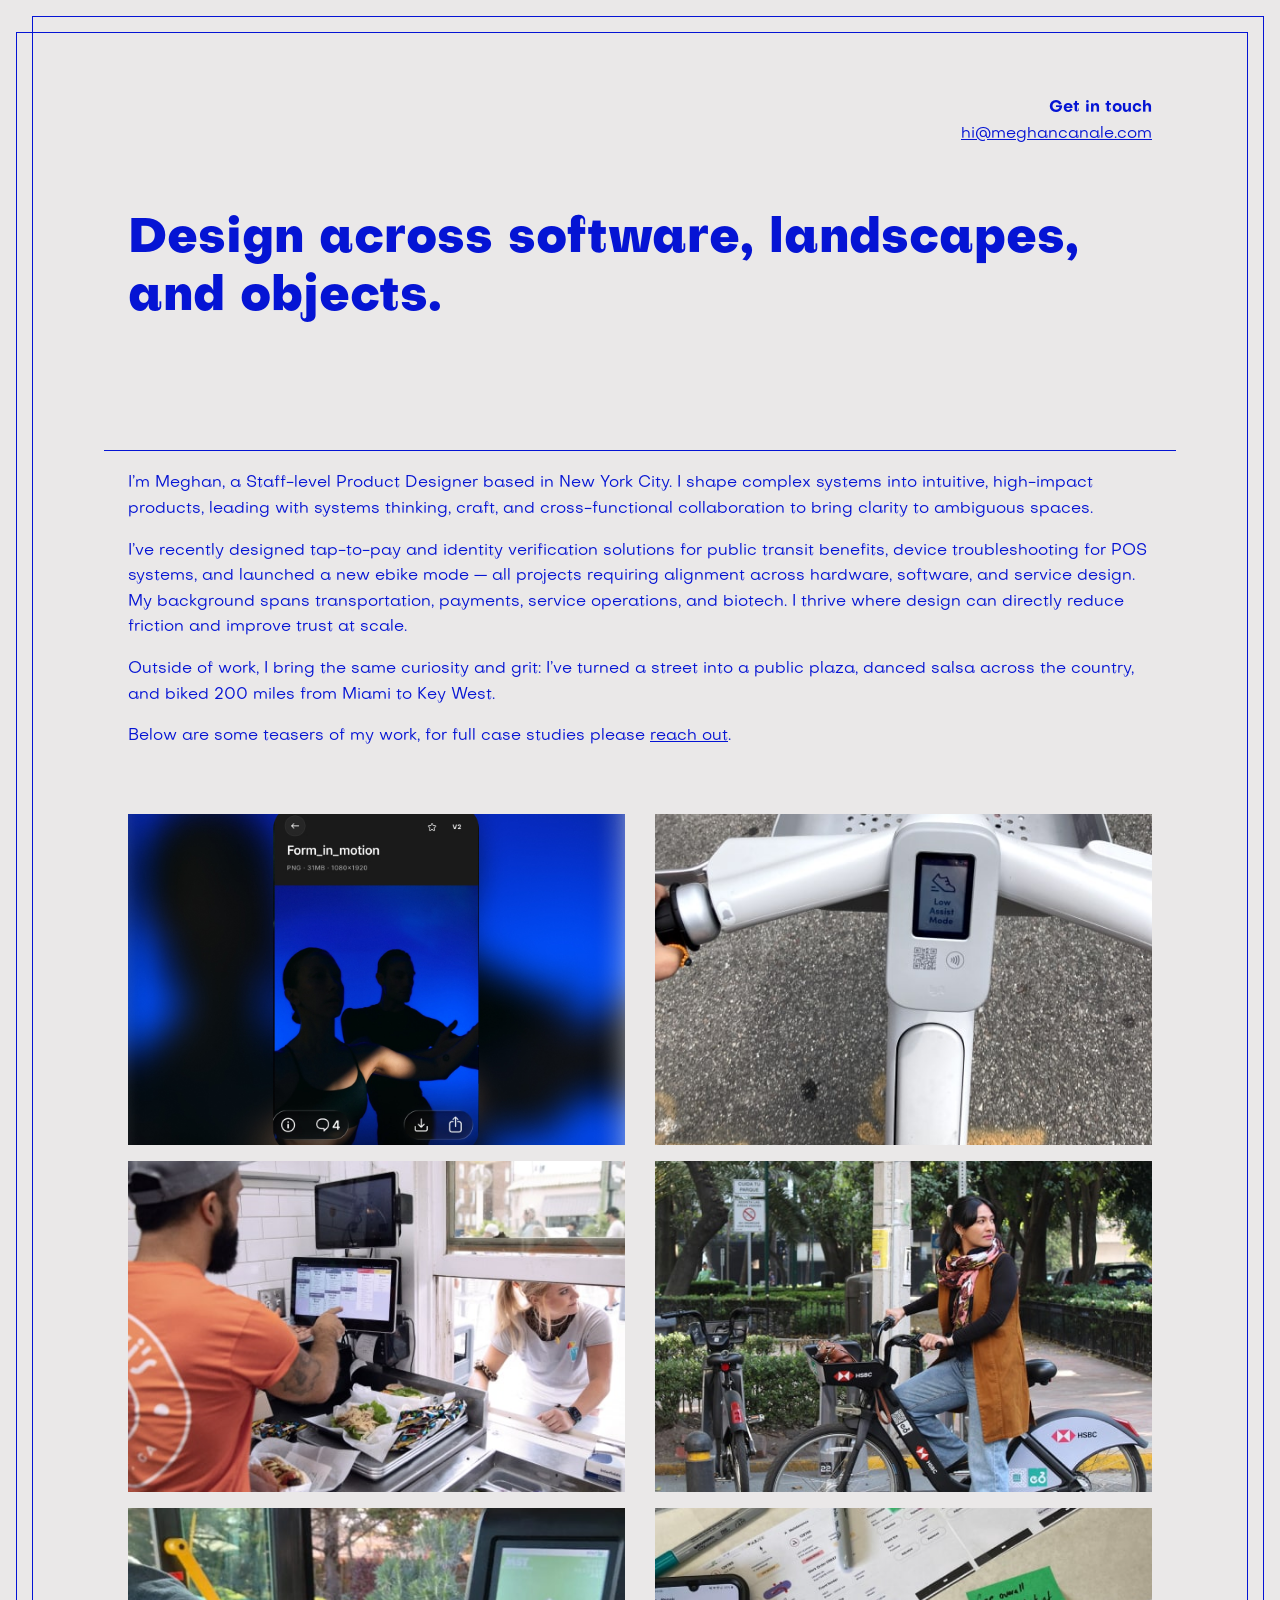
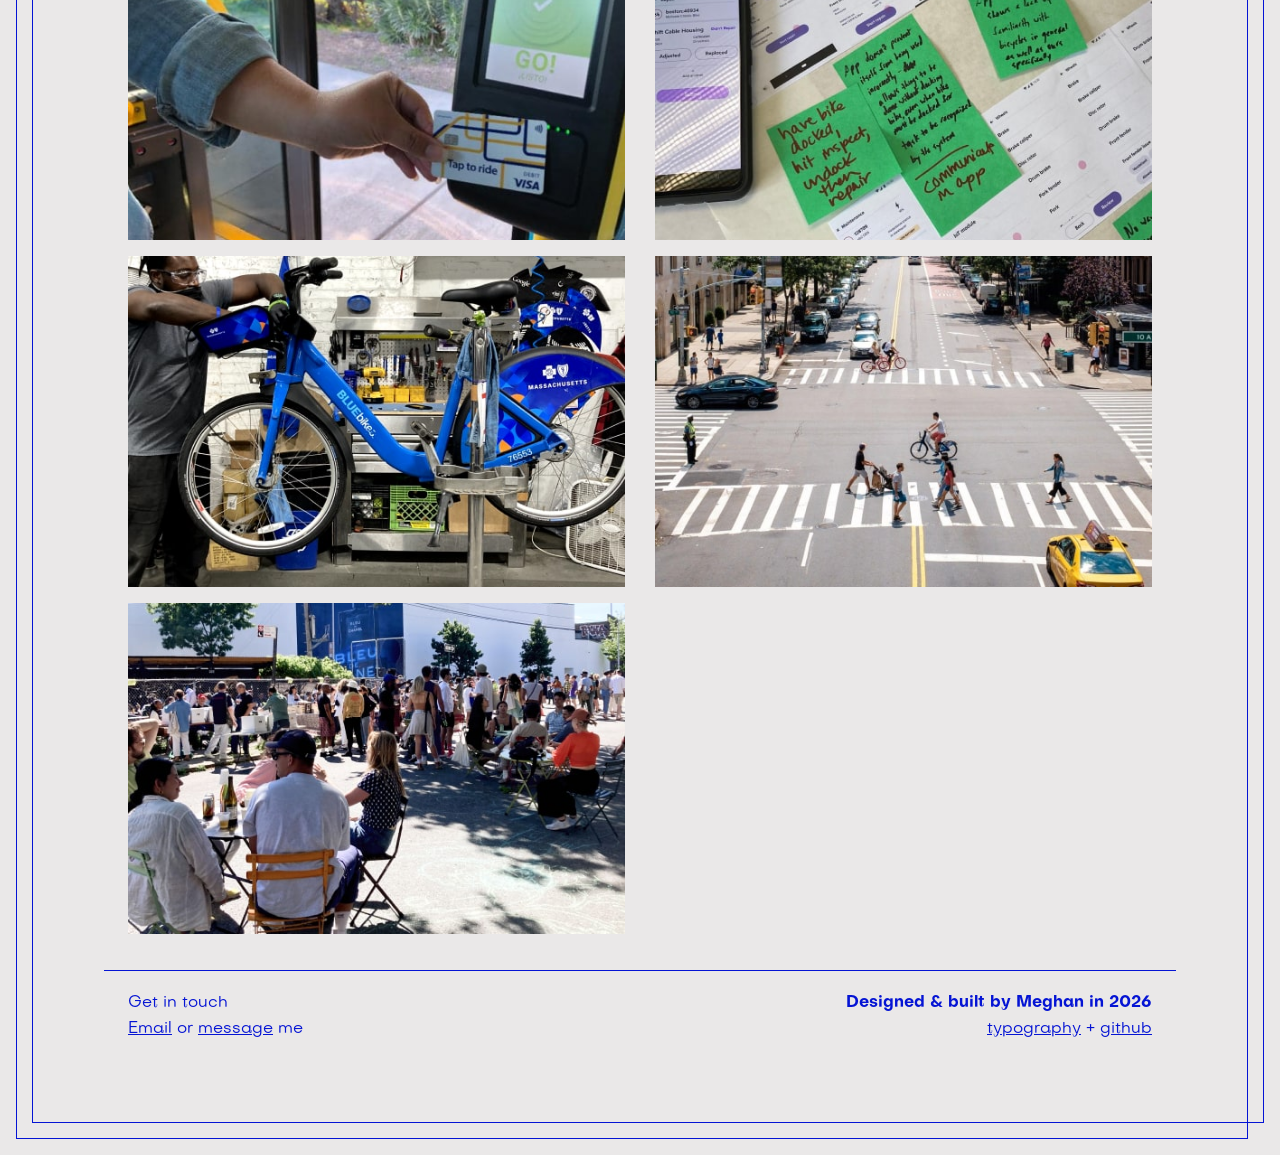
==== commit c4390bf5: "Restore cream/blue portfolio layout, add Air tile, fix fonts and hover blur. Bring back the blue-bor" ====
--- a/index.html
+++ b/index.html
@@ -15,238 +15,56 @@
     <meta name="twitter:title" content="Meghan Canale | Product Designer | NYC">
     <meta name="twitter:description" content="Meghan Canale | Product Designer | NYC">
 
+    <link rel="preload" as="image" href="img/air.jpg">
     <link rel="preload" as="image" href="img/low-assist@2x.jpeg">
     <link rel="preload" as="image" href="img/toast@2x.jpg">
-
   </head>
 <body>
-    <div class="grid-container">
-      <div class="grid-x grid-padding-x">
-        <div class="large-12 cell">
-          <p>Hello friends, design leaders, &amp; recruiters,</p>
+  <header>
+
+      <div class="grid-x ">
+        <div class="small-6 cell text-left">
+          <!-- <a href="index.html">&#8617;</a> -->
+        </div>
+        <div class="small-6 cell text-right">
+          <p><b>Get in touch</b><br>
+          <a href="mailto:hi@meghancanale.com">hi@meghancanale.com</a></p>
         </div>
       </div>
-      <div class="large-12 cell">
-        <h2>Designing digital products that connect with hardware since 2016</h2>
-      </div>
-    </div>
-  <section class="logo-ticker" aria-label="Company logos">
-          <ul class="logo-track">
-            <li>
-              <div class="logo tw" aria-hidden="true" aria-label="TinyWins logo">
-                <svg width="185" height="34" viewBox="0 0 185 34" fill="none" xmlns="http://www.w3.org/2000/svg">
-                <path d="M32.5417 0.75L25.8281 0.75V33.2382H32.5417V0.75Z" fill="currentColor"/>
-                <path d="M153.53 20.7975L142.379 0.75L135.648 0.75V33.2382H142.185V13.1907L153.336 33.2382H160.064V0.75L153.53 0.75V20.7975Z" fill="currentColor"/>
-                <path d="M173.728 13.162L173.639 13.1309C170.759 12.0777 169.584 10.9504 169.584 9.23321C169.584 7.67126 170.621 6.00183 173.525 6.00183C175.956 6.00183 177.465 7.69992 177.465 10.4321V11.1486H184V10.4321C184 4.38733 179.538 0 173.391 0C167.243 0 163.047 3.96937 163.047 9.2356C163.047 16.0781 168.258 17.9099 173.773 19.8493C176.207 20.7114 178.22 21.6262 178.22 24.0981C178.22 26.3932 176.417 27.9958 173.835 27.9958C170.556 27.9958 168.519 25.8391 168.519 22.3689V21.6524H161.984V22.3689C161.984 25.8535 163.181 28.8245 165.443 30.9597C167.52 32.9205 170.343 34 173.393 34C176.443 34 179.319 33.0566 181.342 31.3466C183.575 29.4574 184.757 26.7515 184.757 23.5249C184.757 17.1123 178.64 14.9246 173.728 13.1668V13.162Z" fill="currentColor"/>
-                <path d="M119.556 0.75L110.946 20.9217L108.264 0.75L102.936 0.75L93.151 20.5395V0.75L80.7461 0.75L74.4648 13.3507L66.6359 0.75L53.4883 0.75V20.7975L42.3372 0.75L35.6094 0.75V33.2382H42.1438V13.1907L53.2972 33.2382H60.0251V2.15214L71.1427 20.1383L64.6393 33.2382H71.8305L87.0178 2.14955V33.2382H93.1366L103.982 12.2999L106.325 33.2382H111.839L125.876 2.14955V33.2382H132.587V0.75L119.556 0.75Z" fill="currentColor"/>
-                <path d="M0 6.75183H8.91795L8.91795 33.2382H15.4524L15.4524 6.75183L24.4133 6.75183V0.75L0 0.75L0 6.75183Z" fill="currentColor"/>
-                </svg>
 
-              </div>
-            </li>
-            <li>
-              <div class="logo zipcar" aria-hidden="true">
-                <svg viewBox="0 0 129 40" xmlns="http://www.w3.org/2000/svg" role="img" aria-label="Zipcar logo">
-                  <path class="secondary" d="M76.5695 24.3729C73.5211 24.3729 73.3607 21.6771 73.3607 19.3353C73.3607 16.9611 73.5211 14.266 76.5695 14.266C79.6495 14.266 79.8077 16.8006 79.8077 19.3353C79.8077 21.8376 79.6472 24.3729 76.5695 24.3729ZM70.0879 34.031H73.3607V25.7205C74.5802 26.8752 75.8961 27.6458 77.5645 27.6458C79.5516 27.6458 80.9977 26.7471 81.928 25.5277C82.8258 24.3729 83.0827 23.3139 83.0827 19.3353C83.0827 15.3243 82.8258 14.266 81.928 13.1105C80.9977 11.891 79.5538 10.9932 77.5645 10.9932C75.8961 10.9932 74.3874 11.763 73.3607 12.8861V11.1867H70.0879V34.031Z"/>
-                  <path class="secondary" d="M99.2083 24.8226C97.7966 26.4594 95.8389 27.6459 93.3681 27.6459C89.6145 27.6459 85.9883 25.2723 85.9883 19.3357C85.9883 13.3675 89.6138 10.9932 93.3681 10.9932C95.8389 10.9932 97.7966 12.1803 99.2083 13.8165L96.8016 15.9663C95.9993 14.972 94.8438 14.2654 93.4969 14.2654C90.8334 14.2654 89.2613 15.7735 89.2613 19.3357C89.2613 22.8648 90.8334 24.3736 93.4969 24.3736C94.8438 24.3736 95.9993 23.6678 96.8016 22.6727L99.2083 24.8226Z"/>
-                  <path class="secondary" d="M110.519 21.7424C110.519 24.2772 109.589 24.5657 106.861 24.5657C104.647 24.5657 103.781 23.603 103.781 22.5123C103.781 21.3251 104.68 20.5553 106.604 20.5553H110.519V21.7424ZM110.519 27.4538H113.792V16.3512C113.792 12.3408 111.033 10.9924 107.021 10.9924C104.582 10.9924 102.785 11.635 101.534 13.3675L104.101 15.3253C104.679 14.3942 105.481 14.0741 107.181 14.0741C109.524 14.0741 110.518 14.6194 110.518 16.1599V17.8608H105.994C102.497 17.8608 100.699 20.0747 100.699 22.6735C100.699 25.4968 102.818 27.6466 106.44 27.6466C108.655 27.6466 109.778 27.1314 110.451 26.0105H110.515L110.519 27.4538Z"/>
-                  <path class="secondary" d="M118.027 11.1867H121.299V12.9193H121.364C122.394 11.6364 123.866 10.9946 125.6 10.9946C126.915 10.9946 128.006 11.476 129.001 12.2458L126.626 15.0698C125.856 14.4921 125.311 14.2676 124.476 14.2676C122.872 14.2676 121.299 15.2943 121.299 17.6687V27.4523H118.027V11.1867Z"/>
-                  <path class="secondary" d="M46.0859 24.8548L54.2356 14.0731H46.5349V11.1851H58.2144V13.7846L50.0647 24.3734H58.2144V27.4536H46.0859V24.8548Z"/>
-                  <path class="secondary" d="M61.9844 11.1867H65.258V27.4514H61.9844V11.1867ZM61.9844 4.60938H65.258V7.88219H61.9844V4.60938Z"/>
-                  <path class="primary ring" d="M19.999 1C30.4634 1.00001 38.998 9.53116 38.998 19.999C38.998 30.4676 30.4855 38.998 19.999 38.998C9.53472 38.998 1.00001 30.4633 1 19.999C1 9.53404 9.51478 1 19.999 1Z"/>
-                  <path class="z" d="M37.1615 26.5764C37.2638 26.3298 37.3463 26.0612 37.4287 25.7955H22.3216L23.0613 24.8498H33.5237C33.5754 24.8515 33.6269 24.8425 33.6751 24.8234C33.7232 24.8043 33.7669 24.7756 33.8034 24.739C33.84 24.7023 33.8686 24.6586 33.8876 24.6104C33.9066 24.5623 33.9155 24.5107 33.9138 24.459C33.9092 24.3591 33.8659 24.2648 33.7931 24.1961C33.7204 24.1275 33.6237 24.0898 33.5237 24.091H23.6574L24.3772 23.1659H29.7004C29.8851 23.1659 30.0294 23.0011 30.0294 22.7751C30.0294 22.5698 29.8822 22.3851 29.7004 22.3851H15.5589L24.2131 11.0991H9.94791V14.1821H17.5327L9.57772 24.5002L7.93359 26.5764H14.2437C14.5138 25.9096 14.9768 25.3386 15.5733 24.9366C16.1699 24.5345 16.873 24.3198 17.5924 24.3198C18.3118 24.3198 19.0148 24.5345 19.6114 24.9366C20.208 25.3386 20.6709 25.9096 20.941 26.5764H37.1615Z"/>
-                  <path class="secondary" d="M20.4098 27.9739C20.4098 28.5227 20.2471 29.0592 19.9422 29.5155C19.6373 29.9718 19.2039 30.3274 18.6969 30.5374C18.1899 30.7474 17.632 30.8024 17.0938 30.6953C16.5555 30.5883 16.0611 30.324 15.6731 29.9359C15.285 29.5479 15.0208 29.0535 14.9137 28.5152C14.8066 27.977 14.8616 27.4191 15.0716 26.9121C15.2816 26.4051 15.6372 25.9717 16.0935 25.6668C16.5498 25.362 17.0863 25.1992 17.6351 25.1992C18.3709 25.1994 19.0766 25.4918 19.5969 26.0121C20.1172 26.5324 20.4096 27.2381 20.4098 27.9739Z"/>
-                </svg>
-              </div>
-            </li>
-            <li>
-                <div class="logo lyft" aria-hidden="true">
-                    <svg xmlns="http://www.w3.org/2000/svg" width="65" height="46" fill="none" aria-label="Lyft logo"><path fill="currentColor" fill-rule="evenodd" d="M0 .803h9.87V27.29c0 4.192 1.917 6.689 3.433 7.76-1.605 1.426-6.51 2.675-10.167-.358C.98 32.905 0 29.966 0 27.201zm61.68 22.002v-2.783h3.01v-9.766h-3.305C60.115 4.393 54.896 0 48.654 0c-7.192 0-13.021 5.83-13.021 13.02v22.806c2.049.288 4.49-.036 6.566-1.758 2.156-1.788 3.136-4.726 3.136-7.491v-.84h4.929V15.97h-4.93v-2.95h.013a3.307 3.307 0 0 1 3.307-3.307 3.31 3.31 0 0 1 3.312 3.307v9.784c0 7.191 5.836 13.02 13.027 13.02v-9.713a3.31 3.31 0 0 1-3.313-3.307M24.301 10.256v14.332c0 .814-.675 1.473-1.508 1.473s-1.508-.66-1.508-1.473V10.256h-9.766v16.856c0 3.032 1.029 6.867 5.708 8.115 4.685 1.25 7.402-1.337 7.402-1.337-.247 1.704-1.853 2.953-4.439 3.22-1.957.203-4.46-.445-5.708-.98v8.93c3.181.938 6.546 1.24 9.838.602 5.975-1.16 9.746-6.154 9.746-12.798V10.256z" clip-rule="evenodd"/></svg>
-                </div>
-            </li>
-            <li>
-                <div class="logo compiler" aria-hidden="true">
-                  <svg xmlns:ns0="http://www.w3.org/2000/svg" viewBox="0 0 85 44" fill="none" aria-label="Compiler LLC logo">
-                  <path d="M1.61523 10.6446C1.61523 9.1949 1.83634 7.90836 2.27854 6.78501C2.72075 5.66165 3.322 4.71556 4.08229 3.94672C4.84203 3.17787 5.75465 2.57699 6.76116 2.18292C7.78652 1.77614 8.88286 1.57275 10.0502 1.57275C11.1642 1.57275 12.1635 1.79888 13.0479 2.25114C13.9323 2.70339 14.6839 3.21997 15.3028 3.80087L12.8093 6.61277C12.435 6.28071 12.0152 6.0038 11.5626 5.79042C11.1382 5.59595 10.6342 5.49871 10.0506 5.49871C9.53524 5.49522 9.02635 5.61337 8.56528 5.84356C8.0997 6.07767 7.692 6.41237 7.3717 6.82345C7.03527 7.24932 6.76982 7.77143 6.57535 8.38976C6.38088 9.0081 6.28365 9.70658 6.28365 10.4852C6.28365 12.1126 6.655 13.3593 7.39771 14.2254C8.14041 15.0914 9.09517 15.5247 10.262 15.5252C10.8281 15.5252 11.3365 15.397 11.7872 15.1404C12.2485 14.8763 12.6649 14.5406 13.0208 14.1459L15.5142 16.9046C14.7715 17.7533 13.9316 18.3899 12.9944 18.8143C12.0527 19.2395 11.0303 19.4567 9.99705 19.4508C8.90366 19.4573 7.81748 19.2734 6.78716 18.9074C5.79262 18.5526 4.88432 17.9916 4.12186 17.2611C3.35278 16.5272 2.74273 15.6076 2.29173 14.5024C1.84073 13.3971 1.61523 12.1112 1.61523 10.6446Z" class="primary" />
-                  <path d="M23.673 19.4508C22.6293 19.4508 21.6745 19.2475 20.8087 18.841C19.9401 18.4324 19.1777 17.8286 18.581 17.0768C17.9619 16.3074 17.4801 15.3614 17.1356 14.2385C16.7912 13.1157 16.6187 11.8468 16.6182 10.432C16.6182 9.01721 16.7906 7.75717 17.1356 6.65191C17.4806 5.54664 17.9624 4.61839 18.581 3.86714C19.18 3.13087 19.9431 2.54503 20.8091 2.15648C21.6756 1.76754 22.6304 1.57294 23.6734 1.57269C24.7163 1.57244 25.6711 1.76704 26.5376 2.15648C27.4061 2.54774 28.1696 3.13897 28.7658 3.88184C29.3846 4.64238 29.8665 5.57076 30.2115 6.66698C30.5564 7.7632 30.7288 9.01884 30.7286 10.4339C30.7286 11.8487 30.5562 13.1175 30.2115 14.2404C29.8668 15.3632 29.3849 16.3093 28.7658 17.0787C28.1688 17.8304 27.4062 18.4341 26.5376 18.8428C25.6708 19.2479 24.7159 19.4505 23.673 19.4508ZM23.673 15.5252C24.4154 15.5252 24.999 15.0698 25.4236 14.159C25.8482 13.2482 26.0604 12.006 26.0601 10.4324C26.0601 8.85854 25.848 7.64272 25.4236 6.78494C24.9992 5.92717 24.4157 5.4984 23.673 5.49865C22.93 5.49865 22.3465 5.92742 21.9224 6.78494C21.4983 7.64247 21.286 8.85829 21.2854 10.4324C21.2854 12.0062 21.4978 13.2484 21.9224 14.159C22.347 15.0695 22.9305 15.5249 23.673 15.5252Z" class="primary" />
-                  <path d="M33.4766 1.89117H37.9596L39.4185 7.5146L39.8956 9.74272H39.9755L40.453 7.5146L41.832 1.89117H46.3169V19.1327H42.6562V15.0752C42.6562 14.5626 42.6783 13.9128 42.7226 13.1256C42.7668 12.3384 42.8154 11.525 42.8684 10.6853C42.9214 9.84561 42.9834 9.03657 43.0542 8.25819C43.1251 7.4798 43.187 6.83446 43.24 6.32215H43.1601L41.728 11.4413L40.8261 14.5449H38.8633L37.9614 11.4413L36.6084 6.32215H36.5025C36.5553 6.83521 36.6171 7.48056 36.688 8.25819C36.7588 9.03582 36.8207 9.84485 36.8738 10.6853C36.9268 11.5252 36.9754 12.3387 37.0196 13.1256C37.0638 13.9125 37.0859 14.5624 37.0859 15.0752V19.1327H33.4766V1.89117Z" class="primary" />
-                  <path d="M49.8295 1.89114H56.5138C57.4007 1.88775 58.2853 1.98114 59.152 2.16966C59.9917 2.35508 60.7255 2.67342 61.3533 3.12467C61.9812 3.57592 62.4808 4.16825 62.8522 4.90166C63.2233 5.63582 63.409 6.54209 63.4092 7.62047C63.4092 8.68152 63.2191 9.59231 62.839 10.3529C62.4589 11.1134 61.9504 11.7366 61.3138 12.2226C60.6771 12.7092 59.9432 13.0718 59.112 13.3102C58.2663 13.5511 57.3909 13.6716 56.5116 13.6683H54.3894V19.133H49.8291L49.8295 1.89114ZM56.3016 10.0627C57.2036 10.0627 57.8712 9.85047 58.3044 9.42611C58.7375 9.00174 58.9541 8.40049 58.9541 7.62236C58.9541 6.84347 58.7242 6.29536 58.2644 5.97803C57.8046 5.6607 57.1504 5.50153 56.3016 5.50052H54.3916V10.0627H56.3016Z" class="primary" />
-                  <path d="M2.0127 37.5411H5.93828V27.9389H2.0127V24.1204H14.4264V27.9389H10.5008V37.5411H14.4264V41.3607H2.0127V37.5411Z" class="primary" />
-                  <path d="M18.1455 24.1204H22.708V37.5411H30.0572V41.3607H18.1478L18.1455 24.1204Z" class="primary" />
-                  <path d="M32.9551 24.1204H44.6244V27.9389H37.5172V30.6445H43.565V34.4642H37.5172V37.5411H44.8912V41.3607H32.9551V24.1204Z" class="primary" />
-                  <path d="M57.3341 41.3607L54.3632 35.5774H52.7185V41.3599H48.1582V24.1203H54.5738C55.46 24.1166 56.3441 24.205 57.212 24.3841C58.0517 24.56 58.7856 24.8606 59.4137 25.286C60.0419 25.7114 60.5414 26.2816 60.9122 26.9966C61.2846 27.7135 61.4707 28.6111 61.4707 29.6894C61.4707 30.9276 61.2187 31.9532 60.7147 32.7663C60.2196 33.5716 59.5193 34.2308 58.6856 34.6763L62.4258 41.3607H57.3341ZM52.7185 31.9707H54.2569C56.0961 31.9707 57.0156 31.2103 57.0156 29.6894C57.0156 28.9465 56.7813 28.4337 56.3128 28.151C55.8442 27.8684 55.1589 27.7269 54.2569 27.7267H52.7185V31.9707Z" class="primary" />
-                  <path d="M81.6689 37.0255H69.2549V41.3607H81.6689V37.0255Z" class="accent" /></ns0:svg>
-                </div>
-            </li>
-            <li>
-              <div class="logo toast" aria-hidden="true">
-                <svg width="125" height="33" viewBox="0 0 125 33" fill="none" xmlns="http://www.w3.org/2000/svg" aria-label="Toast logo">
-                <path fill-rule="evenodd" clip-rule="evenodd" d="M44.6493 29.9818C41.1914 29.9818 39.3203 28.2217 39.3203 24.937V15.3046H38.1146C37.5394 15.2976 36.985 15.062 36.5831 14.6532C36.1812 14.2443 35.9594 13.6969 35.9733 13.1286C36.001 11.9852 36.9504 11.0705 38.1146 11.0636H39.3203V8.19463C39.4243 6.91955 40.5053 5.92859 41.8081 5.92859C43.1109 5.92859 44.1989 6.91262 44.2959 8.19463V11.0636H46.2363C46.7904 11.0796 47.3168 11.3092 47.7056 11.7044C48.0943 12.0996 48.3152 12.6298 48.3221 13.1841C48.3152 13.7384 48.0943 14.2685 47.7056 14.6637C47.3168 15.0589 46.7904 15.2885 46.2363 15.3046H44.2959V23.6342C44.2959 25.0894 45.2314 25.6577 46.0076 25.6577H46.4372C47.837 25.6577 48.6201 26.5724 48.6201 27.7643C48.6201 28.9562 47.8786 29.9818 44.6493 29.9818Z" fill="currentColor"/>
-                <path d="M60.2065 29.9819C54.0252 29.9819 50.29 25.5468 50.29 20.2733C50.29 15.0413 54.0321 10.6062 60.2065 10.6062C66.4295 10.6062 70.1646 15.0413 70.1646 20.2733C70.2062 21.5808 69.9751 22.8827 69.486 24.0961C68.997 25.3094 68.2607 26.4077 67.324 27.3209C66.3873 28.2341 65.2707 28.9424 64.0453 29.4005C62.8199 29.8586 61.5126 30.0566 60.2065 29.9819ZM60.2065 14.9235C57.1297 14.9235 55.425 17.4043 55.425 20.2733C55.425 23.1422 57.1367 25.6716 60.2065 25.6716C63.2764 25.6716 65.0297 23.1907 65.0297 20.2733C65.0297 17.4043 63.2764 14.9235 60.2065 14.9235ZM87.6207 29.7532H87.2327C86.8446 29.7532 85.0914 29.4483 85.0914 27.6119C83.8094 29.1018 81.5988 29.9819 79.1456 29.9819C76.152 29.9819 72.6108 27.993 72.6108 23.8629C72.6108 19.5456 76.152 17.9033 79.1456 17.9033C81.6403 17.9033 83.8509 18.7071 85.0914 20.1555V17.6677C85.0914 15.7966 83.4559 14.5701 80.9682 14.5701C79.4817 14.5392 78.0197 14.9517 76.7687 15.7551C76.4984 15.9193 76.1908 16.0122 75.8748 16.0253C74.8353 16.0115 74.0037 15.173 74.0037 14.1543C74.0093 13.8175 74.1024 13.4879 74.274 13.198C75.4382 11.3616 79.6376 10.5993 81.8136 10.5993C86.0893 10.5993 90.0184 12.2832 90.0184 17.5914V27.3416C90.0254 28.6583 88.9513 29.7393 87.6069 29.7463L87.6207 29.7532ZM85.0914 22.7957C84.2737 21.7285 82.7214 21.188 81.1275 21.188C79.1803 21.188 77.5864 22.172 77.5864 23.9807C77.5864 25.6993 79.1803 26.6972 81.1275 26.6972C82.7214 26.6972 84.2737 26.1636 85.0914 25.0895V22.7957Z" fill="currentColor"/>
-                <path fill-rule="evenodd" clip-rule="evenodd" d="M101.702 29.9818C99.2556 29.9818 95.3264 29.178 94.1622 27.5287C93.9335 27.2307 93.8088 26.8704 93.8157 26.4962C93.83 25.958 94.0525 25.4465 94.4364 25.0691C94.8203 24.6917 95.3356 24.4779 95.8738 24.4727C96.2342 24.4727 96.5807 24.5697 96.8856 24.7568C98.3616 25.5953 100.309 26.2467 101.937 26.2467C104.079 26.2467 105.09 25.4082 105.09 24.2579C105.09 21.2018 93.9266 23.6827 93.9266 16.4203C93.9266 13.3227 96.6916 10.6131 101.626 10.6131C104.072 10.6131 107.419 11.3823 108.472 12.8653C108.674 13.1382 108.783 13.4684 108.784 13.8077C108.749 14.8334 107.89 15.6511 106.844 15.6441C106.518 15.6449 106.197 15.5664 105.908 15.4155C104.61 14.6901 103.148 14.3085 101.66 14.3067C99.8723 14.3067 98.7081 15.1105 98.7081 16.1431C98.7081 18.8942 109.83 16.6004 109.83 24.05C109.83 27.4178 106.913 29.9818 101.702 29.9818ZM119.782 29.9818C116.324 29.9818 114.453 28.2217 114.453 24.937V15.3046H113.247C112.672 15.2976 112.117 15.062 111.715 14.6532C111.313 14.2443 111.092 13.6969 111.106 13.1286C111.133 11.9852 112.083 11.0705 113.247 11.0636H114.453V8.19463C114.51 7.57458 114.797 6.99829 115.257 6.57899C115.717 6.15969 116.318 5.9277 116.94 5.92859C118.243 5.92859 119.331 6.91262 119.428 8.19463V11.0636H121.375C121.93 11.0796 122.456 11.3092 122.845 11.7044C123.233 12.0996 123.454 12.6298 123.461 13.1841C123.454 13.7384 123.233 14.2685 122.845 14.6637C122.456 15.0589 121.93 15.2885 121.375 15.3046H119.428V23.6342C119.428 25.0894 120.364 25.6577 121.14 25.6577H121.569C122.969 25.6577 123.745 26.5724 123.745 27.7643C123.745 28.9562 123.018 29.9818 119.782 29.9818Z" fill="currentColor"/>
-                <path d="M32.8056 22.3868C32.8333 20.3426 32.7432 18.2983 32.5353 16.2679C32.3829 14.8958 31.9186 13.1356 30.4287 12.7752C30.6207 12.8239 30.8227 12.8167 31.0108 12.7545C32.7363 11.8536 32.6046 9.62913 31.9948 8.02142C31.191 5.91477 29.2853 4.41794 27.3934 3.42698C23.8849 1.67747 19.9943 0.83387 16.0763 0.973065C12.1582 1.11226 8.33728 2.22983 4.96175 4.2239C3.2501 5.27723 1.28204 7.33537 2.14826 9.62913C2.38311 10.2 2.72942 10.7183 3.16694 11.1537L3.81834 11.8328C2.93826 13.0247 2.29379 14.1058 1.878 15.5541C0.630644 19.9198 0.838537 22.7264 1.1781 26.2329C1.39292 28.4019 2.10669 31.6312 4.60834 31.9915C6.64569 32.2756 8.85629 31.6034 10.8936 31.3609C13.1389 31.0976 15.4049 30.6818 17.6779 30.7442C20.8794 30.8273 24.0533 31.5827 27.2618 31.6173C28.9526 31.6312 31.7661 31.7975 32.272 29.5661C32.7502 27.4456 32.7709 25.2419 32.7709 23.0798C32.7987 22.8511 32.7987 22.6155 32.7987 22.3938L32.8056 22.3868ZM29.1467 26.0527C28.3497 27.8475 26.0976 27.6465 24.5245 27.5149L17.4908 26.6764C15.398 26.614 13.326 27.009 11.2886 27.4594C9.76409 27.7921 7.63665 28.6722 6.25762 27.501C4.72614 26.2052 4.45588 23.9946 4.43509 22.1304C4.46387 20.4472 4.63074 18.7692 4.93403 17.1133C5.12114 16.0877 5.42605 15.0898 5.82798 14.1335C6.37543 12.7475 7.18621 11.909 7.22779 11.9506C6.81893 11.5279 6.32692 11.2992 6.04973 10.724C5.00333 8.54115 7.61586 6.6909 9.04339 6.06029C14.0398 3.82891 21.025 4.05066 25.7441 6.91266C27.2133 7.8066 30.0683 10.8765 27.4004 12.408C29.0427 13.1841 29.4654 15.5264 29.6456 17.1895C29.9338 19.8608 29.8499 22.5591 29.3961 25.2073C29.3471 25.4989 29.2679 25.783 29.1467 26.0527Z" fill="currentColor"/>
-                </svg>
-
-              </div>
-            </li>
-            <li>
-              <div class="logo numina" aria-hidden="true">
-                <svg xmlns:ns0="http://www.w3.org/2000/svg" viewBox="0 0 40 50" fill="none">
-                <path d="M18.0723 50H0V10.6174C9.93976 10.6174 18.0723 18.6747 18.0723 28.6897V50Z" class="primary" />
-                <path d="M21.6855 43.9006H39.7578V0C29.8181 0 21.6855 8.05723 21.6855 18.0723V43.9006Z" class="primary" />
-                <path d="M19.8031 34.8644C17.9959 34.8644 16.264 34.4879 14.5321 33.8102C12.9507 33.1325 11.52 32.1536 10.2399 30.9488C9.03506 29.744 8.05615 28.3132 7.37844 26.6566C6.70073 25 6.32422 23.2681 6.32422 21.3855C6.32422 19.5783 6.70073 17.8464 7.37844 16.1144C8.05615 14.5331 9.03506 13.1024 10.2399 11.8223C11.4447 10.6175 12.8754 9.63854 14.5321 8.96083C16.1887 8.28312 17.9206 7.90662 19.8031 7.90662C21.6104 7.90662 23.3423 8.28312 25.0742 8.96083C26.6555 9.63854 28.0863 10.6175 29.3664 11.8223C30.5712 13.0271 31.5501 14.4578 32.2278 16.1144C32.9055 17.7711 33.282 19.503 33.282 21.3855C33.282 23.1928 32.9055 24.9247 32.2278 26.6566C31.5501 28.2379 30.5712 29.6687 29.3664 30.9488C28.1616 32.1536 26.7308 33.1325 25.0742 33.8102C23.3423 34.4879 21.6104 34.8644 19.8031 34.8644ZM19.8031 11.8976C17.2429 11.8976 14.9086 12.8765 13.1013 14.6837C11.2941 16.491 10.3152 18.9006 10.3152 21.3855C10.3152 23.8705 11.2941 26.2801 13.1013 28.0873C14.9086 29.8946 17.3182 30.8735 19.8031 30.8735C22.3634 30.8735 24.6977 29.8946 26.5049 28.0873C28.3122 26.2801 29.2911 23.8705 29.2911 21.3855C29.2911 18.9006 28.3122 16.491 26.5049 14.6837C24.6977 12.8765 22.2881 11.8976 19.8031 11.8976Z" class="accent2" />
-                <path d="M29.291 30.8735C30.4958 29.6687 31.4747 28.238 32.1524 26.5813C32.8301 24.9247 33.2066 23.1928 33.2066 21.3103C33.2066 19.503 32.8301 17.7711 32.1524 16.0392C31.4747 14.4578 30.4958 13.0271 29.291 11.747C28.0861 10.5422 26.6554 9.56327 24.9988 8.88556C24.7729 8.81025 24.547 8.65965 24.3211 8.58435C23.6434 9.71387 23.1163 10.9187 22.6645 12.1988C24.0952 12.6506 25.4506 13.4789 26.5048 14.5331C28.3121 16.3404 29.291 18.75 29.291 21.235C29.291 23.7952 28.3121 26.1295 26.5048 27.9368C25.1494 29.2922 23.4928 30.1958 21.6855 30.497V34.488C22.8151 34.3374 23.9446 34.0362 24.9988 33.5843C26.6554 33.1325 28.0861 32.1536 29.291 30.8735Z" class="accent1" />
-                <path d="M18.0721 30.7229C16.1895 30.3463 14.4576 29.4427 13.1022 28.0873C11.295 26.2801 10.3161 23.8704 10.3161 21.3855C10.3161 19.2018 10.9938 17.1686 12.3492 15.512C11.3703 14.6084 10.3161 13.8554 9.18654 13.1777C8.50882 14.0813 7.90641 15.0602 7.45461 16.1897C6.7769 17.8463 6.40039 19.5783 6.40039 21.4608C6.40039 23.268 6.7769 25 7.45461 26.7319C8.13232 28.3132 9.11123 29.7439 10.3161 31.0241C11.5209 32.2289 12.9516 33.2078 14.6082 33.8855C15.7377 34.3373 16.8673 34.7138 18.0721 34.8644V30.7229Z" class="accent1" />
-                </svg>
-              </div>
-            </li>
-            <li>
-              <div class="logo caltrans" aria-hidden="true" aria-label="CalTrans logo">
-                <svg xmlns:ns0="http://www.w3.org/2000/svg" viewBox="0 0 63 50" fill="none">
-                <g clip-path="url(#clip0_1485_3731)">
-                <mask id="mask0_1485_3731" style="mask-type:luminance" maskUnits="userSpaceOnUse" x="0" y="-1" width="66" height="51">
-                <path d="M65.3214 -0.000244141H0V50H65.3214V-0.000244141Z" fill="#FFFFFF"/>
-                </mask>
-                <g mask="url(#mask0_1485_3731)">
-                <path d="M13.8759 0H37.544L34.0074 8.88889H19.5981L15.0788 19.8279H29.4058L25.9667 28.3658C25.9667 28.3658 11.991 28.3992 3.78988 28.3658C1.34054 28.3576 -0.717354 25.8037 0.236108 23.1519C0.58909 22.1718 7.09252 6.34447 8.26033 3.89707C9.25395 1.81184 11.7224 0.118064 13.8759 0Z" class="accent1"/>
-                </g>
-                <mask id="mask1_1485_3731" style="mask-type:luminance" maskUnits="userSpaceOnUse" x="0" y="-1" width="66" height="51">
-                <path d="M65.3214 -0.000244141H0V50H65.3214V-0.000244141Z" fill="#FFFFFF"/>
-                </mask>
-                <g mask="url(#mask1_1485_3731)">
-                <path d="M38.9767 0H51.8711C51.8711 0 51.9357 0.0861284 51.9857 0.114435L48.0894 9.85663L62.5597 9.87308L58.863 18.5096H44.4797C43.1581 21.4649 41.7856 25.0786 41.3276 26.1886C41.0191 26.9347 40.9282 27.2768 40.7697 27.7031C40.6787 27.9516 40.5836 28.4841 41.1265 28.4238C41.7609 28.3544 41.9583 27.7774 42.2019 27.1866C43.5565 23.9231 44.0331 22.7689 45.2825 19.8279H58.2908C58.2908 19.8279 54.1 29.733 53.7064 30.7167C52.6259 33.4116 51.4624 35.0216 49.1779 36.3893C48.3587 36.8799 47.7759 36.9498 46.8282 37.0773C40.2222 37.073 38.5947 37.073 31.0906 37.0773C30.2705 37.0781 28.3336 36.9373 27.5736 36.1599C26.6219 35.1847 26.2019 34.3953 25.982 33.0494C25.717 31.4282 26.3376 30.256 26.8856 28.9367C28.5581 24.9127 31.1847 18.6105 31.1847 18.6105C30.0506 18.6732 16.9716 18.6241 16.9716 18.6241C16.9433 18.5745 16.907 18.5387 16.8574 18.5096L20.4107 9.97131L34.9045 9.96187L38.9767 0Z" class="accent2"/>
-                </g>
-                <mask id="mask2_1485_3731" style="mask-type:luminance" maskUnits="userSpaceOnUse" x="0" y="-1" width="66" height="51">
-                <path d="M65.3214 -0.000244141H0V50H65.3214V-0.000244141Z" fill="#FFFFFF"/>
-                </mask>
-                <g mask="url(#mask2_1485_3731)">
-                <path fill-rule="evenodd" clip-rule="evenodd" d="M35.7728 45.0433L37.5014 45.0542C36.9921 46.1775 36.2787 47.6658 36.5225 47.9523H34.5242C34.2994 47.932 34.2331 47.5722 34.2832 47.5642C34.2832 47.0845 34.4334 46.8537 34.605 46.4216C34.7225 46.1235 34.7915 45.8748 34.97 45.6152C35.1863 45.3075 35.3879 45.0542 35.7728 45.0433ZM15.3678 45.0433L17.0964 45.0542C16.5864 46.1775 15.8723 47.6658 16.1176 47.9523H14.1173C13.8932 47.932 13.8277 47.5722 13.8778 47.5642C13.8778 47.0845 14.0287 46.8537 14.2 46.4216C14.3171 46.1235 14.3865 45.8748 14.5658 45.6152C14.7806 45.3075 14.9829 45.0542 15.3678 45.0433ZM50.2232 49.9652C50.7693 49.9579 51.3548 49.8553 52.2685 49.3804C53.1809 48.9033 53.5685 48.0887 53.5685 48.0887L54.6905 45.5579H50.8157C50.8157 45.5579 50.6372 45.87 50.9166 45.3943C51.1973 44.9187 51.8558 44.8035 51.8558 44.8035H55.0176L55.8586 42.9264C55.8586 42.9264 51.656 42.9324 51.2848 42.9264C50.9118 42.9198 50.2082 43.1165 49.9015 43.381C49.1234 44.0552 48.9787 44.5592 48.9787 44.5592L47.9592 46.9865H51.7948C51.7948 46.9865 51.7465 47.1638 51.7327 47.1892C51.3705 47.9317 50.3662 47.9046 50.3662 47.9046C50.3662 47.9046 47.6575 47.9317 47.2037 47.9046C46.751 47.878 46.7871 47.4718 46.8981 47.1892C47.185 46.4651 47.4129 45.9931 47.6532 45.3745C47.8922 44.7556 47.6987 44.1982 47.245 43.5789C46.7912 42.9602 46.0005 42.9469 46.0005 42.9469H41.9206L39.6977 47.945C39.6977 47.945 39.5987 47.9521 39.1448 47.945C38.6922 47.939 38.7655 47.505 38.8804 47.2316C39.5861 45.5683 40.6555 42.9469 40.6555 42.9469H36.1463C36.1463 42.9469 35.0196 42.9808 34.5754 43.2532C34.1325 43.5247 33.3883 43.9195 32.903 45.0481C32.4184 46.1772 32.5251 46.1042 32.0954 47.0525C31.8612 47.5691 31.7978 48.2966 32.0683 48.8552C32.338 49.4112 32.6327 49.9579 33.719 49.9652C34.8041 49.9717 35.0852 49.9652 35.0852 49.9652C35.0852 49.9652 35.7336 49.8771 36.0655 49.4143C36.3967 48.9508 36.5944 48.6585 36.5944 48.6585C36.5944 48.6585 36.7991 49.2512 37.3548 49.5832C37.9107 49.9175 38.1207 49.9579 38.5536 49.9652C38.9876 49.9717 41.1856 49.9652 41.1856 49.9652L43.3477 45.0481H45.1644C45.1644 45.0481 45.4649 45.082 45.3076 45.4771C45.1489 45.87 44.5736 47.1488 44.5736 47.1488C44.5736 47.1488 44.246 48.0258 44.6583 48.7471C45.0717 49.4678 45.8425 49.9717 47.3469 49.9649C48.4685 49.9599 49.6774 49.972 50.2232 49.9652ZM31.0055 45.823C31.0055 45.823 31.3887 44.9395 31.9447 44.9455C32.4992 44.9514 32.7602 44.9455 32.7602 44.9455L33.6672 42.9532H32.1162C32.1162 42.9532 31.3328 42.8656 30.8276 43.1168C30.3218 43.3679 29.5011 43.7499 28.9253 45.0897C28.253 46.6536 27.7256 47.9523 27.7256 47.9523H26.1552C26.1552 47.9523 25.4821 47.8497 25.6815 47.4152C25.8094 47.1365 26.6913 45.0539 26.6913 45.0539H28.8479L29.6035 42.953H27.6039L28.7826 40.0698H26.4167L25.1766 42.953H24.2175L23.3393 45.0273H24.3762L23.5186 46.9654C23.5186 46.9654 23.1883 47.6124 23.3768 48.2504C23.5645 48.8903 24.0956 49.9717 25.4018 49.9717H29.2164L31.0055 45.823ZM18.8021 47.9453C18.3487 47.9392 18.3988 47.4972 18.5299 47.2318C19.3404 45.5859 20.46 42.9472 20.46 42.9472H15.797C15.797 42.9472 14.6701 42.981 14.2259 43.2535C13.781 43.5249 13.0368 43.9197 12.5527 45.0484C12.0674 46.1775 12.1755 46.1044 11.7446 47.0528C11.6283 47.3121 11.5816 47.6138 11.5707 47.9322L9.77746 47.9436C9.6398 47.9588 9.54278 47.9281 9.43827 47.8369C9.28609 47.7053 9.25899 47.5507 9.3127 47.3373C9.38504 47.0504 9.4298 46.8687 9.5481 46.5859C10.1174 45.2117 10.4208 44.4622 11.0273 43.1223C11.0495 43.0401 11.066 42.9943 11.1023 42.9169C11.3159 42.4696 11.6895 42.329 12.1772 42.241C12.3511 42.209 12.6294 42.2192 12.6294 42.2192H16.0556L17.036 40.0367C14.9754 40.0219 14.1654 40.0215 12.8333 40.0367C11.4168 40.0522 10.0472 40.4216 9.27181 42.0017C8.49617 43.5818 7.08328 47.0951 7.08328 47.0951C7.08328 47.0951 6.85635 47.8971 6.88538 48.21C6.93788 48.802 7.29884 49.9625 9.0098 49.9625C10.0436 49.9625 12.3136 49.9799 14.7381 49.9657C14.7381 49.9657 15.3833 49.8776 15.7148 49.4148C16.0455 48.9512 16.2446 48.659 16.2446 48.659C16.2446 48.659 16.4493 49.2517 17.005 49.5837C17.5595 49.918 17.7705 49.9584 18.2038 49.9657L18.6484 49.9952C19.5315 50.0037 20.7978 49.9988 20.7978 49.9988L25.0324 40.0573L22.6556 40.0674L19.2605 47.931L18.8021 47.9453Z" class="primary"/>
-                </g>
-                </g>
-                <defs>
-                <clipPath id="clip0_1485_3731">
-                <rect width="62.5598" height="50"/>
-                </clipPath>
-                </defs>
-                </svg>
-              </div>
-            </li>
-            <!--repeat-->
-            <li>
-              <div class="logo tw" aria-hidden="true" aria-label="TinyWins logo">
-                <svg width="185" height="34" viewBox="0 0 185 34" fill="none" xmlns="http://www.w3.org/2000/svg">
-                <path d="M32.5417 0.75L25.8281 0.75V33.2382H32.5417V0.75Z" fill="currentColor"/>
-                <path d="M153.53 20.7975L142.379 0.75L135.648 0.75V33.2382H142.185V13.1907L153.336 33.2382H160.064V0.75L153.53 0.75V20.7975Z" fill="currentColor"/>
-                <path d="M173.728 13.162L173.639 13.1309C170.759 12.0777 169.584 10.9504 169.584 9.23321C169.584 7.67126 170.621 6.00183 173.525 6.00183C175.956 6.00183 177.465 7.69992 177.465 10.4321V11.1486H184V10.4321C184 4.38733 179.538 0 173.391 0C167.243 0 163.047 3.96937 163.047 9.2356C163.047 16.0781 168.258 17.9099 173.773 19.8493C176.207 20.7114 178.22 21.6262 178.22 24.0981C178.22 26.3932 176.417 27.9958 173.835 27.9958C170.556 27.9958 168.519 25.8391 168.519 22.3689V21.6524H161.984V22.3689C161.984 25.8535 163.181 28.8245 165.443 30.9597C167.52 32.9205 170.343 34 173.393 34C176.443 34 179.319 33.0566 181.342 31.3466C183.575 29.4574 184.757 26.7515 184.757 23.5249C184.757 17.1123 178.64 14.9246 173.728 13.1668V13.162Z" fill="currentColor"/>
-                <path d="M119.556 0.75L110.946 20.9217L108.264 0.75L102.936 0.75L93.151 20.5395V0.75L80.7461 0.75L74.4648 13.3507L66.6359 0.75L53.4883 0.75V20.7975L42.3372 0.75L35.6094 0.75V33.2382H42.1438V13.1907L53.2972 33.2382H60.0251V2.15214L71.1427 20.1383L64.6393 33.2382H71.8305L87.0178 2.14955V33.2382H93.1366L103.982 12.2999L106.325 33.2382H111.839L125.876 2.14955V33.2382H132.587V0.75L119.556 0.75Z" fill="currentColor"/>
-                <path d="M0 6.75183H8.91795L8.91795 33.2382H15.4524L15.4524 6.75183L24.4133 6.75183V0.75L0 0.75L0 6.75183Z" fill="currentColor"/>
-                </svg>
-
-              </div>
-            </li>
-            <li>
-              <div class="logo zipcar" aria-hidden="true">
-                <svg viewBox="0 0 129 40" xmlns="http://www.w3.org/2000/svg" role="img" aria-label="Zipcar logo">
-                  <path class="secondary" d="M76.5695 24.3729C73.5211 24.3729 73.3607 21.6771 73.3607 19.3353C73.3607 16.9611 73.5211 14.266 76.5695 14.266C79.6495 14.266 79.8077 16.8006 79.8077 19.3353C79.8077 21.8376 79.6472 24.3729 76.5695 24.3729ZM70.0879 34.031H73.3607V25.7205C74.5802 26.8752 75.8961 27.6458 77.5645 27.6458C79.5516 27.6458 80.9977 26.7471 81.928 25.5277C82.8258 24.3729 83.0827 23.3139 83.0827 19.3353C83.0827 15.3243 82.8258 14.266 81.928 13.1105C80.9977 11.891 79.5538 10.9932 77.5645 10.9932C75.8961 10.9932 74.3874 11.763 73.3607 12.8861V11.1867H70.0879V34.031Z"/>
-                  <path class="secondary" d="M99.2083 24.8226C97.7966 26.4594 95.8389 27.6459 93.3681 27.6459C89.6145 27.6459 85.9883 25.2723 85.9883 19.3357C85.9883 13.3675 89.6138 10.9932 93.3681 10.9932C95.8389 10.9932 97.7966 12.1803 99.2083 13.8165L96.8016 15.9663C95.9993 14.972 94.8438 14.2654 93.4969 14.2654C90.8334 14.2654 89.2613 15.7735 89.2613 19.3357C89.2613 22.8648 90.8334 24.3736 93.4969 24.3736C94.8438 24.3736 95.9993 23.6678 96.8016 22.6727L99.2083 24.8226Z"/>
-                  <path class="secondary" d="M110.519 21.7424C110.519 24.2772 109.589 24.5657 106.861 24.5657C104.647 24.5657 103.781 23.603 103.781 22.5123C103.781 21.3251 104.68 20.5553 106.604 20.5553H110.519V21.7424ZM110.519 27.4538H113.792V16.3512C113.792 12.3408 111.033 10.9924 107.021 10.9924C104.582 10.9924 102.785 11.635 101.534 13.3675L104.101 15.3253C104.679 14.3942 105.481 14.0741 107.181 14.0741C109.524 14.0741 110.518 14.6194 110.518 16.1599V17.8608H105.994C102.497 17.8608 100.699 20.0747 100.699 22.6735C100.699 25.4968 102.818 27.6466 106.44 27.6466C108.655 27.6466 109.778 27.1314 110.451 26.0105H110.515L110.519 27.4538Z"/>
-                  <path class="secondary" d="M118.027 11.1867H121.299V12.9193H121.364C122.394 11.6364 123.866 10.9946 125.6 10.9946C126.915 10.9946 128.006 11.476 129.001 12.2458L126.626 15.0698C125.856 14.4921 125.311 14.2676 124.476 14.2676C122.872 14.2676 121.299 15.2943 121.299 17.6687V27.4523H118.027V11.1867Z"/>
-                  <path class="secondary" d="M46.0859 24.8548L54.2356 14.0731H46.5349V11.1851H58.2144V13.7846L50.0647 24.3734H58.2144V27.4536H46.0859V24.8548Z"/>
-                  <path class="secondary" d="M61.9844 11.1867H65.258V27.4514H61.9844V11.1867ZM61.9844 4.60938H65.258V7.88219H61.9844V4.60938Z"/>
-                  <path class="primary ring" d="M19.999 1C30.4634 1.00001 38.998 9.53116 38.998 19.999C38.998 30.4676 30.4855 38.998 19.999 38.998C9.53472 38.998 1.00001 30.4633 1 19.999C1 9.53404 9.51478 1 19.999 1Z"/>
-                  <path class="z" d="M37.1615 26.5764C37.2638 26.3298 37.3463 26.0612 37.4287 25.7955H22.3216L23.0613 24.8498H33.5237C33.5754 24.8515 33.6269 24.8425 33.6751 24.8234C33.7232 24.8043 33.7669 24.7756 33.8034 24.739C33.84 24.7023 33.8686 24.6586 33.8876 24.6104C33.9066 24.5623 33.9155 24.5107 33.9138 24.459C33.9092 24.3591 33.8659 24.2648 33.7931 24.1961C33.7204 24.1275 33.6237 24.0898 33.5237 24.091H23.6574L24.3772 23.1659H29.7004C29.8851 23.1659 30.0294 23.0011 30.0294 22.7751C30.0294 22.5698 29.8822 22.3851 29.7004 22.3851H15.5589L24.2131 11.0991H9.94791V14.1821H17.5327L9.57772 24.5002L7.93359 26.5764H14.2437C14.5138 25.9096 14.9768 25.3386 15.5733 24.9366C16.1699 24.5345 16.873 24.3198 17.5924 24.3198C18.3118 24.3198 19.0148 24.5345 19.6114 24.9366C20.208 25.3386 20.6709 25.9096 20.941 26.5764H37.1615Z"/>
-                  <path class="secondary" d="M20.4098 27.9739C20.4098 28.5227 20.2471 29.0592 19.9422 29.5155C19.6373 29.9718 19.2039 30.3274 18.6969 30.5374C18.1899 30.7474 17.632 30.8024 17.0938 30.6953C16.5555 30.5883 16.0611 30.324 15.6731 29.9359C15.285 29.5479 15.0208 29.0535 14.9137 28.5152C14.8066 27.977 14.8616 27.4191 15.0716 26.9121C15.2816 26.4051 15.6372 25.9717 16.0935 25.6668C16.5498 25.362 17.0863 25.1992 17.6351 25.1992C18.3709 25.1994 19.0766 25.4918 19.5969 26.0121C20.1172 26.5324 20.4096 27.2381 20.4098 27.9739Z"/>
-                </svg>
-              </div>
-            </li>
-            <li>
-                <div class="logo lyft" aria-hidden="true">
-                    <svg xmlns="http://www.w3.org/2000/svg" width="65" height="46" fill="none" aria-label="Lyft logo"><path fill="currentColor" fill-rule="evenodd" d="M0 .803h9.87V27.29c0 4.192 1.917 6.689 3.433 7.76-1.605 1.426-6.51 2.675-10.167-.358C.98 32.905 0 29.966 0 27.201zm61.68 22.002v-2.783h3.01v-9.766h-3.305C60.115 4.393 54.896 0 48.654 0c-7.192 0-13.021 5.83-13.021 13.02v22.806c2.049.288 4.49-.036 6.566-1.758 2.156-1.788 3.136-4.726 3.136-7.491v-.84h4.929V15.97h-4.93v-2.95h.013a3.307 3.307 0 0 1 3.307-3.307 3.31 3.31 0 0 1 3.312 3.307v9.784c0 7.191 5.836 13.02 13.027 13.02v-9.713a3.31 3.31 0 0 1-3.313-3.307M24.301 10.256v14.332c0 .814-.675 1.473-1.508 1.473s-1.508-.66-1.508-1.473V10.256h-9.766v16.856c0 3.032 1.029 6.867 5.708 8.115 4.685 1.25 7.402-1.337 7.402-1.337-.247 1.704-1.853 2.953-4.439 3.22-1.957.203-4.46-.445-5.708-.98v8.93c3.181.938 6.546 1.24 9.838.602 5.975-1.16 9.746-6.154 9.746-12.798V10.256z" clip-rule="evenodd"/></svg>
-                </div>
-            </li>
-            <li>
-                <div class="logo compiler" aria-hidden="true">
-                  <svg xmlns:ns0="http://www.w3.org/2000/svg" viewBox="0 0 85 44" fill="none" aria-label="Compiler LLC logo">
-                  <path d="M1.61523 10.6446C1.61523 9.1949 1.83634 7.90836 2.27854 6.78501C2.72075 5.66165 3.322 4.71556 4.08229 3.94672C4.84203 3.17787 5.75465 2.57699 6.76116 2.18292C7.78652 1.77614 8.88286 1.57275 10.0502 1.57275C11.1642 1.57275 12.1635 1.79888 13.0479 2.25114C13.9323 2.70339 14.6839 3.21997 15.3028 3.80087L12.8093 6.61277C12.435 6.28071 12.0152 6.0038 11.5626 5.79042C11.1382 5.59595 10.6342 5.49871 10.0506 5.49871C9.53524 5.49522 9.02635 5.61337 8.56528 5.84356C8.0997 6.07767 7.692 6.41237 7.3717 6.82345C7.03527 7.24932 6.76982 7.77143 6.57535 8.38976C6.38088 9.0081 6.28365 9.70658 6.28365 10.4852C6.28365 12.1126 6.655 13.3593 7.39771 14.2254C8.14041 15.0914 9.09517 15.5247 10.262 15.5252C10.8281 15.5252 11.3365 15.397 11.7872 15.1404C12.2485 14.8763 12.6649 14.5406 13.0208 14.1459L15.5142 16.9046C14.7715 17.7533 13.9316 18.3899 12.9944 18.8143C12.0527 19.2395 11.0303 19.4567 9.99705 19.4508C8.90366 19.4573 7.81748 19.2734 6.78716 18.9074C5.79262 18.5526 4.88432 17.9916 4.12186 17.2611C3.35278 16.5272 2.74273 15.6076 2.29173 14.5024C1.84073 13.3971 1.61523 12.1112 1.61523 10.6446Z" class="primary" />
-                  <path d="M23.673 19.4508C22.6293 19.4508 21.6745 19.2475 20.8087 18.841C19.9401 18.4324 19.1777 17.8286 18.581 17.0768C17.9619 16.3074 17.4801 15.3614 17.1356 14.2385C16.7912 13.1157 16.6187 11.8468 16.6182 10.432C16.6182 9.01721 16.7906 7.75717 17.1356 6.65191C17.4806 5.54664 17.9624 4.61839 18.581 3.86714C19.18 3.13087 19.9431 2.54503 20.8091 2.15648C21.6756 1.76754 22.6304 1.57294 23.6734 1.57269C24.7163 1.57244 25.6711 1.76704 26.5376 2.15648C27.4061 2.54774 28.1696 3.13897 28.7658 3.88184C29.3846 4.64238 29.8665 5.57076 30.2115 6.66698C30.5564 7.7632 30.7288 9.01884 30.7286 10.4339C30.7286 11.8487 30.5562 13.1175 30.2115 14.2404C29.8668 15.3632 29.3849 16.3093 28.7658 17.0787C28.1688 17.8304 27.4062 18.4341 26.5376 18.8428C25.6708 19.2479 24.7159 19.4505 23.673 19.4508ZM23.673 15.5252C24.4154 15.5252 24.999 15.0698 25.4236 14.159C25.8482 13.2482 26.0604 12.006 26.0601 10.4324C26.0601 8.85854 25.848 7.64272 25.4236 6.78494C24.9992 5.92717 24.4157 5.4984 23.673 5.49865C22.93 5.49865 22.3465 5.92742 21.9224 6.78494C21.4983 7.64247 21.286 8.85829 21.2854 10.4324C21.2854 12.0062 21.4978 13.2484 21.9224 14.159C22.347 15.0695 22.9305 15.5249 23.673 15.5252Z" class="primary" />
-                  <path d="M33.4766 1.89117H37.9596L39.4185 7.5146L39.8956 9.74272H39.9755L40.453 7.5146L41.832 1.89117H46.3169V19.1327H42.6562V15.0752C42.6562 14.5626 42.6783 13.9128 42.7226 13.1256C42.7668 12.3384 42.8154 11.525 42.8684 10.6853C42.9214 9.84561 42.9834 9.03657 43.0542 8.25819C43.1251 7.4798 43.187 6.83446 43.24 6.32215H43.1601L41.728 11.4413L40.8261 14.5449H38.8633L37.9614 11.4413L36.6084 6.32215H36.5025C36.5553 6.83521 36.6171 7.48056 36.688 8.25819C36.7588 9.03582 36.8207 9.84485 36.8738 10.6853C36.9268 11.5252 36.9754 12.3387 37.0196 13.1256C37.0638 13.9125 37.0859 14.5624 37.0859 15.0752V19.1327H33.4766V1.89117Z" class="primary" />
-                  <path d="M49.8295 1.89114H56.5138C57.4007 1.88775 58.2853 1.98114 59.152 2.16966C59.9917 2.35508 60.7255 2.67342 61.3533 3.12467C61.9812 3.57592 62.4808 4.16825 62.8522 4.90166C63.2233 5.63582 63.409 6.54209 63.4092 7.62047C63.4092 8.68152 63.2191 9.59231 62.839 10.3529C62.4589 11.1134 61.9504 11.7366 61.3138 12.2226C60.6771 12.7092 59.9432 13.0718 59.112 13.3102C58.2663 13.5511 57.3909 13.6716 56.5116 13.6683H54.3894V19.133H49.8291L49.8295 1.89114ZM56.3016 10.0627C57.2036 10.0627 57.8712 9.85047 58.3044 9.42611C58.7375 9.00174 58.9541 8.40049 58.9541 7.62236C58.9541 6.84347 58.7242 6.29536 58.2644 5.97803C57.8046 5.6607 57.1504 5.50153 56.3016 5.50052H54.3916V10.0627H56.3016Z" class="primary" />
-                  <path d="M2.0127 37.5411H5.93828V27.9389H2.0127V24.1204H14.4264V27.9389H10.5008V37.5411H14.4264V41.3607H2.0127V37.5411Z" class="primary" />
-                  <path d="M18.1455 24.1204H22.708V37.5411H30.0572V41.3607H18.1478L18.1455 24.1204Z" class="primary" />
-                  <path d="M32.9551 24.1204H44.6244V27.9389H37.5172V30.6445H43.565V34.4642H37.5172V37.5411H44.8912V41.3607H32.9551V24.1204Z" class="primary" />
-                  <path d="M57.3341 41.3607L54.3632 35.5774H52.7185V41.3599H48.1582V24.1203H54.5738C55.46 24.1166 56.3441 24.205 57.212 24.3841C58.0517 24.56 58.7856 24.8606 59.4137 25.286C60.0419 25.7114 60.5414 26.2816 60.9122 26.9966C61.2846 27.7135 61.4707 28.6111 61.4707 29.6894C61.4707 30.9276 61.2187 31.9532 60.7147 32.7663C60.2196 33.5716 59.5193 34.2308 58.6856 34.6763L62.4258 41.3607H57.3341ZM52.7185 31.9707H54.2569C56.0961 31.9707 57.0156 31.2103 57.0156 29.6894C57.0156 28.9465 56.7813 28.4337 56.3128 28.151C55.8442 27.8684 55.1589 27.7269 54.2569 27.7267H52.7185V31.9707Z" class="primary" />
-                  <path d="M81.6689 37.0255H69.2549V41.3607H81.6689V37.0255Z" class="accent" /></ns0:svg>
-                </div>
-            </li>
-            <li>
-              <div class="logo toast" aria-hidden="true">
-                <svg width="125" height="33" viewBox="0 0 125 33" fill="none" xmlns="http://www.w3.org/2000/svg" aria-label="Toast logo">
-                <path fill-rule="evenodd" clip-rule="evenodd" d="M44.6493 29.9818C41.1914 29.9818 39.3203 28.2217 39.3203 24.937V15.3046H38.1146C37.5394 15.2976 36.985 15.062 36.5831 14.6532C36.1812 14.2443 35.9594 13.6969 35.9733 13.1286C36.001 11.9852 36.9504 11.0705 38.1146 11.0636H39.3203V8.19463C39.4243 6.91955 40.5053 5.92859 41.8081 5.92859C43.1109 5.92859 44.1989 6.91262 44.2959 8.19463V11.0636H46.2363C46.7904 11.0796 47.3168 11.3092 47.7056 11.7044C48.0943 12.0996 48.3152 12.6298 48.3221 13.1841C48.3152 13.7384 48.0943 14.2685 47.7056 14.6637C47.3168 15.0589 46.7904 15.2885 46.2363 15.3046H44.2959V23.6342C44.2959 25.0894 45.2314 25.6577 46.0076 25.6577H46.4372C47.837 25.6577 48.6201 26.5724 48.6201 27.7643C48.6201 28.9562 47.8786 29.9818 44.6493 29.9818Z" fill="currentColor"/>
-                <path d="M60.2065 29.9819C54.0252 29.9819 50.29 25.5468 50.29 20.2733C50.29 15.0413 54.0321 10.6062 60.2065 10.6062C66.4295 10.6062 70.1646 15.0413 70.1646 20.2733C70.2062 21.5808 69.9751 22.8827 69.486 24.0961C68.997 25.3094 68.2607 26.4077 67.324 27.3209C66.3873 28.2341 65.2707 28.9424 64.0453 29.4005C62.8199 29.8586 61.5126 30.0566 60.2065 29.9819ZM60.2065 14.9235C57.1297 14.9235 55.425 17.4043 55.425 20.2733C55.425 23.1422 57.1367 25.6716 60.2065 25.6716C63.2764 25.6716 65.0297 23.1907 65.0297 20.2733C65.0297 17.4043 63.2764 14.9235 60.2065 14.9235ZM87.6207 29.7532H87.2327C86.8446 29.7532 85.0914 29.4483 85.0914 27.6119C83.8094 29.1018 81.5988 29.9819 79.1456 29.9819C76.152 29.9819 72.6108 27.993 72.6108 23.8629C72.6108 19.5456 76.152 17.9033 79.1456 17.9033C81.6403 17.9033 83.8509 18.7071 85.0914 20.1555V17.6677C85.0914 15.7966 83.4559 14.5701 80.9682 14.5701C79.4817 14.5392 78.0197 14.9517 76.7687 15.7551C76.4984 15.9193 76.1908 16.0122 75.8748 16.0253C74.8353 16.0115 74.0037 15.173 74.0037 14.1543C74.0093 13.8175 74.1024 13.4879 74.274 13.198C75.4382 11.3616 79.6376 10.5993 81.8136 10.5993C86.0893 10.5993 90.0184 12.2832 90.0184 17.5914V27.3416C90.0254 28.6583 88.9513 29.7393 87.6069 29.7463L87.6207 29.7532ZM85.0914 22.7957C84.2737 21.7285 82.7214 21.188 81.1275 21.188C79.1803 21.188 77.5864 22.172 77.5864 23.9807C77.5864 25.6993 79.1803 26.6972 81.1275 26.6972C82.7214 26.6972 84.2737 26.1636 85.0914 25.0895V22.7957Z" fill="currentColor"/>
-                <path fill-rule="evenodd" clip-rule="evenodd" d="M101.702 29.9818C99.2556 29.9818 95.3264 29.178 94.1622 27.5287C93.9335 27.2307 93.8088 26.8704 93.8157 26.4962C93.83 25.958 94.0525 25.4465 94.4364 25.0691C94.8203 24.6917 95.3356 24.4779 95.8738 24.4727C96.2342 24.4727 96.5807 24.5697 96.8856 24.7568C98.3616 25.5953 100.309 26.2467 101.937 26.2467C104.079 26.2467 105.09 25.4082 105.09 24.2579C105.09 21.2018 93.9266 23.6827 93.9266 16.4203C93.9266 13.3227 96.6916 10.6131 101.626 10.6131C104.072 10.6131 107.419 11.3823 108.472 12.8653C108.674 13.1382 108.783 13.4684 108.784 13.8077C108.749 14.8334 107.89 15.6511 106.844 15.6441C106.518 15.6449 106.197 15.5664 105.908 15.4155C104.61 14.6901 103.148 14.3085 101.66 14.3067C99.8723 14.3067 98.7081 15.1105 98.7081 16.1431C98.7081 18.8942 109.83 16.6004 109.83 24.05C109.83 27.4178 106.913 29.9818 101.702 29.9818ZM119.782 29.9818C116.324 29.9818 114.453 28.2217 114.453 24.937V15.3046H113.247C112.672 15.2976 112.117 15.062 111.715 14.6532C111.313 14.2443 111.092 13.6969 111.106 13.1286C111.133 11.9852 112.083 11.0705 113.247 11.0636H114.453V8.19463C114.51 7.57458 114.797 6.99829 115.257 6.57899C115.717 6.15969 116.318 5.9277 116.94 5.92859C118.243 5.92859 119.331 6.91262 119.428 8.19463V11.0636H121.375C121.93 11.0796 122.456 11.3092 122.845 11.7044C123.233 12.0996 123.454 12.6298 123.461 13.1841C123.454 13.7384 123.233 14.2685 122.845 14.6637C122.456 15.0589 121.93 15.2885 121.375 15.3046H119.428V23.6342C119.428 25.0894 120.364 25.6577 121.14 25.6577H121.569C122.969 25.6577 123.745 26.5724 123.745 27.7643C123.745 28.9562 123.018 29.9818 119.782 29.9818Z" fill="currentColor"/>
-                <path d="M32.8056 22.3868C32.8333 20.3426 32.7432 18.2983 32.5353 16.2679C32.3829 14.8958 31.9186 13.1356 30.4287 12.7752C30.6207 12.8239 30.8227 12.8167 31.0108 12.7545C32.7363 11.8536 32.6046 9.62913 31.9948 8.02142C31.191 5.91477 29.2853 4.41794 27.3934 3.42698C23.8849 1.67747 19.9943 0.83387 16.0763 0.973065C12.1582 1.11226 8.33728 2.22983 4.96175 4.2239C3.2501 5.27723 1.28204 7.33537 2.14826 9.62913C2.38311 10.2 2.72942 10.7183 3.16694 11.1537L3.81834 11.8328C2.93826 13.0247 2.29379 14.1058 1.878 15.5541C0.630644 19.9198 0.838537 22.7264 1.1781 26.2329C1.39292 28.4019 2.10669 31.6312 4.60834 31.9915C6.64569 32.2756 8.85629 31.6034 10.8936 31.3609C13.1389 31.0976 15.4049 30.6818 17.6779 30.7442C20.8794 30.8273 24.0533 31.5827 27.2618 31.6173C28.9526 31.6312 31.7661 31.7975 32.272 29.5661C32.7502 27.4456 32.7709 25.2419 32.7709 23.0798C32.7987 22.8511 32.7987 22.6155 32.7987 22.3938L32.8056 22.3868ZM29.1467 26.0527C28.3497 27.8475 26.0976 27.6465 24.5245 27.5149L17.4908 26.6764C15.398 26.614 13.326 27.009 11.2886 27.4594C9.76409 27.7921 7.63665 28.6722 6.25762 27.501C4.72614 26.2052 4.45588 23.9946 4.43509 22.1304C4.46387 20.4472 4.63074 18.7692 4.93403 17.1133C5.12114 16.0877 5.42605 15.0898 5.82798 14.1335C6.37543 12.7475 7.18621 11.909 7.22779 11.9506C6.81893 11.5279 6.32692 11.2992 6.04973 10.724C5.00333 8.54115 7.61586 6.6909 9.04339 6.06029C14.0398 3.82891 21.025 4.05066 25.7441 6.91266C27.2133 7.8066 30.0683 10.8765 27.4004 12.408C29.0427 13.1841 29.4654 15.5264 29.6456 17.1895C29.9338 19.8608 29.8499 22.5591 29.3961 25.2073C29.3471 25.4989 29.2679 25.783 29.1467 26.0527Z" fill="currentColor"/>
-                </svg>
-
-              </div>
-            </li>
-            <li>
-              <div class="logo numina" aria-hidden="true">
-                <svg xmlns:ns0="http://www.w3.org/2000/svg" viewBox="0 0 40 50" fill="none">
-                <path d="M18.0723 50H0V10.6174C9.93976 10.6174 18.0723 18.6747 18.0723 28.6897V50Z" class="primary" />
-                <path d="M21.6855 43.9006H39.7578V0C29.8181 0 21.6855 8.05723 21.6855 18.0723V43.9006Z" class="primary" />
-                <path d="M19.8031 34.8644C17.9959 34.8644 16.264 34.4879 14.5321 33.8102C12.9507 33.1325 11.52 32.1536 10.2399 30.9488C9.03506 29.744 8.05615 28.3132 7.37844 26.6566C6.70073 25 6.32422 23.2681 6.32422 21.3855C6.32422 19.5783 6.70073 17.8464 7.37844 16.1144C8.05615 14.5331 9.03506 13.1024 10.2399 11.8223C11.4447 10.6175 12.8754 9.63854 14.5321 8.96083C16.1887 8.28312 17.9206 7.90662 19.8031 7.90662C21.6104 7.90662 23.3423 8.28312 25.0742 8.96083C26.6555 9.63854 28.0863 10.6175 29.3664 11.8223C30.5712 13.0271 31.5501 14.4578 32.2278 16.1144C32.9055 17.7711 33.282 19.503 33.282 21.3855C33.282 23.1928 32.9055 24.9247 32.2278 26.6566C31.5501 28.2379 30.5712 29.6687 29.3664 30.9488C28.1616 32.1536 26.7308 33.1325 25.0742 33.8102C23.3423 34.4879 21.6104 34.8644 19.8031 34.8644ZM19.8031 11.8976C17.2429 11.8976 14.9086 12.8765 13.1013 14.6837C11.2941 16.491 10.3152 18.9006 10.3152 21.3855C10.3152 23.8705 11.2941 26.2801 13.1013 28.0873C14.9086 29.8946 17.3182 30.8735 19.8031 30.8735C22.3634 30.8735 24.6977 29.8946 26.5049 28.0873C28.3122 26.2801 29.2911 23.8705 29.2911 21.3855C29.2911 18.9006 28.3122 16.491 26.5049 14.6837C24.6977 12.8765 22.2881 11.8976 19.8031 11.8976Z" class="accent2" />
-                <path d="M29.291 30.8735C30.4958 29.6687 31.4747 28.238 32.1524 26.5813C32.8301 24.9247 33.2066 23.1928 33.2066 21.3103C33.2066 19.503 32.8301 17.7711 32.1524 16.0392C31.4747 14.4578 30.4958 13.0271 29.291 11.747C28.0861 10.5422 26.6554 9.56327 24.9988 8.88556C24.7729 8.81025 24.547 8.65965 24.3211 8.58435C23.6434 9.71387 23.1163 10.9187 22.6645 12.1988C24.0952 12.6506 25.4506 13.4789 26.5048 14.5331C28.3121 16.3404 29.291 18.75 29.291 21.235C29.291 23.7952 28.3121 26.1295 26.5048 27.9368C25.1494 29.2922 23.4928 30.1958 21.6855 30.497V34.488C22.8151 34.3374 23.9446 34.0362 24.9988 33.5843C26.6554 33.1325 28.0861 32.1536 29.291 30.8735Z" class="accent1" />
-                <path d="M18.0721 30.7229C16.1895 30.3463 14.4576 29.4427 13.1022 28.0873C11.295 26.2801 10.3161 23.8704 10.3161 21.3855C10.3161 19.2018 10.9938 17.1686 12.3492 15.512C11.3703 14.6084 10.3161 13.8554 9.18654 13.1777C8.50882 14.0813 7.90641 15.0602 7.45461 16.1897C6.7769 17.8463 6.40039 19.5783 6.40039 21.4608C6.40039 23.268 6.7769 25 7.45461 26.7319C8.13232 28.3132 9.11123 29.7439 10.3161 31.0241C11.5209 32.2289 12.9516 33.2078 14.6082 33.8855C15.7377 34.3373 16.8673 34.7138 18.0721 34.8644V30.7229Z" class="accent1" />
-                </svg>
-              </div>
-            </li>
-            <li>
-              <div class="logo caltrans" aria-hidden="true" aria-label="CalTrans logo">
-                <svg xmlns:ns0="http://www.w3.org/2000/svg" viewBox="0 0 63 50" fill="none">
-                <g clip-path="url(#clip0_1485_3731)">
-                <mask id="mask0_1485_3731" style="mask-type:luminance" maskUnits="userSpaceOnUse" x="0" y="-1" width="66" height="51">
-                <path d="M65.3214 -0.000244141H0V50H65.3214V-0.000244141Z" fill="#FFFFFF"/>
-                </mask>
-                <g mask="url(#mask0_1485_3731)">
-                <path d="M13.8759 0H37.544L34.0074 8.88889H19.5981L15.0788 19.8279H29.4058L25.9667 28.3658C25.9667 28.3658 11.991 28.3992 3.78988 28.3658C1.34054 28.3576 -0.717354 25.8037 0.236108 23.1519C0.58909 22.1718 7.09252 6.34447 8.26033 3.89707C9.25395 1.81184 11.7224 0.118064 13.8759 0Z" class="accent1"/>
-                </g>
-                <mask id="mask1_1485_3731" style="mask-type:luminance" maskUnits="userSpaceOnUse" x="0" y="-1" width="66" height="51">
-                <path d="M65.3214 -0.000244141H0V50H65.3214V-0.000244141Z" fill="#FFFFFF"/>
-                </mask>
-                <g mask="url(#mask1_1485_3731)">
-                <path d="M38.9767 0H51.8711C51.8711 0 51.9357 0.0861284 51.9857 0.114435L48.0894 9.85663L62.5597 9.87308L58.863 18.5096H44.4797C43.1581 21.4649 41.7856 25.0786 41.3276 26.1886C41.0191 26.9347 40.9282 27.2768 40.7697 27.7031C40.6787 27.9516 40.5836 28.4841 41.1265 28.4238C41.7609 28.3544 41.9583 27.7774 42.2019 27.1866C43.5565 23.9231 44.0331 22.7689 45.2825 19.8279H58.2908C58.2908 19.8279 54.1 29.733 53.7064 30.7167C52.6259 33.4116 51.4624 35.0216 49.1779 36.3893C48.3587 36.8799 47.7759 36.9498 46.8282 37.0773C40.2222 37.073 38.5947 37.073 31.0906 37.0773C30.2705 37.0781 28.3336 36.9373 27.5736 36.1599C26.6219 35.1847 26.2019 34.3953 25.982 33.0494C25.717 31.4282 26.3376 30.256 26.8856 28.9367C28.5581 24.9127 31.1847 18.6105 31.1847 18.6105C30.0506 18.6732 16.9716 18.6241 16.9716 18.6241C16.9433 18.5745 16.907 18.5387 16.8574 18.5096L20.4107 9.97131L34.9045 9.96187L38.9767 0Z" class="accent2"/>
-                </g>
-                <mask id="mask2_1485_3731" style="mask-type:luminance" maskUnits="userSpaceOnUse" x="0" y="-1" width="66" height="51">
-                <path d="M65.3214 -0.000244141H0V50H65.3214V-0.000244141Z" fill="#FFFFFF"/>
-                </mask>
-                <g mask="url(#mask2_1485_3731)">
-                <path fill-rule="evenodd" clip-rule="evenodd" d="M35.7728 45.0433L37.5014 45.0542C36.9921 46.1775 36.2787 47.6658 36.5225 47.9523H34.5242C34.2994 47.932 34.2331 47.5722 34.2832 47.5642C34.2832 47.0845 34.4334 46.8537 34.605 46.4216C34.7225 46.1235 34.7915 45.8748 34.97 45.6152C35.1863 45.3075 35.3879 45.0542 35.7728 45.0433ZM15.3678 45.0433L17.0964 45.0542C16.5864 46.1775 15.8723 47.6658 16.1176 47.9523H14.1173C13.8932 47.932 13.8277 47.5722 13.8778 47.5642C13.8778 47.0845 14.0287 46.8537 14.2 46.4216C14.3171 46.1235 14.3865 45.8748 14.5658 45.6152C14.7806 45.3075 14.9829 45.0542 15.3678 45.0433ZM50.2232 49.9652C50.7693 49.9579 51.3548 49.8553 52.2685 49.3804C53.1809 48.9033 53.5685 48.0887 53.5685 48.0887L54.6905 45.5579H50.8157C50.8157 45.5579 50.6372 45.87 50.9166 45.3943C51.1973 44.9187 51.8558 44.8035 51.8558 44.8035H55.0176L55.8586 42.9264C55.8586 42.9264 51.656 42.9324 51.2848 42.9264C50.9118 42.9198 50.2082 43.1165 49.9015 43.381C49.1234 44.0552 48.9787 44.5592 48.9787 44.5592L47.9592 46.9865H51.7948C51.7948 46.9865 51.7465 47.1638 51.7327 47.1892C51.3705 47.9317 50.3662 47.9046 50.3662 47.9046C50.3662 47.9046 47.6575 47.9317 47.2037 47.9046C46.751 47.878 46.7871 47.4718 46.8981 47.1892C47.185 46.4651 47.4129 45.9931 47.6532 45.3745C47.8922 44.7556 47.6987 44.1982 47.245 43.5789C46.7912 42.9602 46.0005 42.9469 46.0005 42.9469H41.9206L39.6977 47.945C39.6977 47.945 39.5987 47.9521 39.1448 47.945C38.6922 47.939 38.7655 47.505 38.8804 47.2316C39.5861 45.5683 40.6555 42.9469 40.6555 42.9469H36.1463C36.1463 42.9469 35.0196 42.9808 34.5754 43.2532C34.1325 43.5247 33.3883 43.9195 32.903 45.0481C32.4184 46.1772 32.5251 46.1042 32.0954 47.0525C31.8612 47.5691 31.7978 48.2966 32.0683 48.8552C32.338 49.4112 32.6327 49.9579 33.719 49.9652C34.8041 49.9717 35.0852 49.9652 35.0852 49.9652C35.0852 49.9652 35.7336 49.8771 36.0655 49.4143C36.3967 48.9508 36.5944 48.6585 36.5944 48.6585C36.5944 48.6585 36.7991 49.2512 37.3548 49.5832C37.9107 49.9175 38.1207 49.9579 38.5536 49.9652C38.9876 49.9717 41.1856 49.9652 41.1856 49.9652L43.3477 45.0481H45.1644C45.1644 45.0481 45.4649 45.082 45.3076 45.4771C45.1489 45.87 44.5736 47.1488 44.5736 47.1488C44.5736 47.1488 44.246 48.0258 44.6583 48.7471C45.0717 49.4678 45.8425 49.9717 47.3469 49.9649C48.4685 49.9599 49.6774 49.972 50.2232 49.9652ZM31.0055 45.823C31.0055 45.823 31.3887 44.9395 31.9447 44.9455C32.4992 44.9514 32.7602 44.9455 32.7602 44.9455L33.6672 42.9532H32.1162C32.1162 42.9532 31.3328 42.8656 30.8276 43.1168C30.3218 43.3679 29.5011 43.7499 28.9253 45.0897C28.253 46.6536 27.7256 47.9523 27.7256 47.9523H26.1552C26.1552 47.9523 25.4821 47.8497 25.6815 47.4152C25.8094 47.1365 26.6913 45.0539 26.6913 45.0539H28.8479L29.6035 42.953H27.6039L28.7826 40.0698H26.4167L25.1766 42.953H24.2175L23.3393 45.0273H24.3762L23.5186 46.9654C23.5186 46.9654 23.1883 47.6124 23.3768 48.2504C23.5645 48.8903 24.0956 49.9717 25.4018 49.9717H29.2164L31.0055 45.823ZM18.8021 47.9453C18.3487 47.9392 18.3988 47.4972 18.5299 47.2318C19.3404 45.5859 20.46 42.9472 20.46 42.9472H15.797C15.797 42.9472 14.6701 42.981 14.2259 43.2535C13.781 43.5249 13.0368 43.9197 12.5527 45.0484C12.0674 46.1775 12.1755 46.1044 11.7446 47.0528C11.6283 47.3121 11.5816 47.6138 11.5707 47.9322L9.77746 47.9436C9.6398 47.9588 9.54278 47.9281 9.43827 47.8369C9.28609 47.7053 9.25899 47.5507 9.3127 47.3373C9.38504 47.0504 9.4298 46.8687 9.5481 46.5859C10.1174 45.2117 10.4208 44.4622 11.0273 43.1223C11.0495 43.0401 11.066 42.9943 11.1023 42.9169C11.3159 42.4696 11.6895 42.329 12.1772 42.241C12.3511 42.209 12.6294 42.2192 12.6294 42.2192H16.0556L17.036 40.0367C14.9754 40.0219 14.1654 40.0215 12.8333 40.0367C11.4168 40.0522 10.0472 40.4216 9.27181 42.0017C8.49617 43.5818 7.08328 47.0951 7.08328 47.0951C7.08328 47.0951 6.85635 47.8971 6.88538 48.21C6.93788 48.802 7.29884 49.9625 9.0098 49.9625C10.0436 49.9625 12.3136 49.9799 14.7381 49.9657C14.7381 49.9657 15.3833 49.8776 15.7148 49.4148C16.0455 48.9512 16.2446 48.659 16.2446 48.659C16.2446 48.659 16.4493 49.2517 17.005 49.5837C17.5595 49.918 17.7705 49.9584 18.2038 49.9657L18.6484 49.9952C19.5315 50.0037 20.7978 49.9988 20.7978 49.9988L25.0324 40.0573L22.6556 40.0674L19.2605 47.931L18.8021 47.9453Z" class="primary"/>
-                </g>
-                </g>
-                <defs>
-                <clipPath id="clip0_1485_3731">
-                <rect width="62.5598" height="50"/>
-                </clipPath>
-                </defs>
-                </svg>
-              </div>
-            </li>
-          </ul>
-        </section>
-    <div class="grid-container grid-x grid-padding-x">
-      <div class="cell large-9 medium-12 small-12">
-          <p>I’m Meghan, a staff-level product designer in Brooklyn, NY, shaping complex systems into intuitive, high-impact products. I lead with systems thinking, craft, and cross-functional collaboration to bring clarity to ambiguous spaces.</p>
-          <p>I’ve recently designed tap-to-pay and identity verification solutions for public transit benefits, device troubleshooting for POS systems, and launched a new ebike mode — all projects requiring alignment across hardware, software, and service design. My background spans transportation, payments, service operations, and biotech. I thrive where design can directly reduce friction and improve trust at scale.</p>
-          <p>Outside of work, I bring the same curiosity and grit: I’ve turned a street into a public plaza, danced salsa across the country, and to kick off 2025, I biked 200 miles from Miami to Key West.</p>
-      </div>
-    </div>
-    <div class="spacer3"></div>
+  </header>
+      <div class="spacer3"></div>
+<section>
+  <h2 class="small-12 cell">
+    Design across software, landscapes, and objects.
+  </h2>
+      <div class="spacer3"></div>
+      <div class="spacer3"></div>
+  <hr>
+</section>
+<section class="grid-x ">
+  <div >
+    <p class="large-7 medium-8 small-12 cell">I’m Meghan, a Staff-level Product Designer based in New York City. I shape complex systems into intuitive, high-impact products, leading with systems thinking, craft, and cross-functional collaboration to bring clarity to ambiguous spaces.</p>
+    <p>I’ve recently designed tap-to-pay and identity verification solutions for public transit benefits, device troubleshooting for POS systems, and launched a new ebike mode — all projects requiring alignment across hardware, software, and service design. My background spans transportation, payments, service operations, and biotech. I thrive where design can directly reduce friction and improve trust at scale.</p>
+    <p>Outside of work, I bring the same curiosity and grit: I’ve turned a street into a public plaza, danced salsa across the country, and biked 200 miles from Miami to Key West.</p>
+    <p>Below are some teasers of my work, for full case studies please <a href=
+      mailto:hi@meghancanale.com>reach out</a>.</p>
+  </div>
+  <div class="large-5 medium-4 small-0"></div>
+</section>
+<div class="spacer3"></div>
 <!-- work teaser -->
   <section >
     <div id="global-bg"></div>
     <div class="grain-overlay"></div>
     <div class="grid-x grid-margin-x work">
-          <!--row 1-->
+            <div class="cell card large-6 medium-6 small-12" data-bloom="img/air@2x.jpg">
+              <img src="img/air.jpg" alt="Air mobile app on iPhone" />
+                <div class="overlay-text">
+                  <p>Air</p>
+                  <h2>Brought the mobile app back — designed the full experience</h2>
+                </div>
+            </div>
             <div class="cell card large-6 medium-6 small-12" data-bloom="img/low-assist@2x.jpeg">
               <img src="img/low-assist.jpg" alt="Citi Bike in low assist mode" />
                 <div class="overlay-text">
@@ -261,15 +79,13 @@
                   <h2>Detect &amp; fix hardware issues ASAP</h2>
                 </div>
             </div>
-          <!-- row 2 -->
             <div class="cell card large-6 medium-6 small-12" data-bloom="img/ecobici@2x.jpeg">
               <img src="img/ecobici.jpg" alt="Woman riding bike in CDMX" />
                 <div class="overlay-text">
                   <p>Lyft</p>
-                  <h2>Systemized launches: 1MM rides in CDMX May ‘23</h2>
+                  <h2>Systemized launches: 1MM rides in CDMX May '23</h2>
                 </div>
             </div>
-
             <div class="cell card large-6 medium-6 small-12" data-bloom="img/calitp@2x.jpg">
               <img src="img/calitp.jpg" alt="Woman holding handheld payment machine" />
                 <div class="overlay-text">
@@ -277,15 +93,13 @@
                   <h2>Scaled GTFS &amp; tap2pay across California</h2>
                 </div>
             </div>
-            <!-- row 3 -->
             <div class="cell card large-6 medium-6 small-12" data-bloom="img/uxr@2x.jpg">
-              <img src="img/uxr.jpg" alt="User research with post its and printed out fieldwork app" />
+              <img src="img/uxr.jpg" alt="User research with post-its and printed fieldwork app" />
                 <div class="overlay-text">
                   <p>Lyft</p>
                   <h2>Reduced ops costs by 22% with redesign</h2>
                 </div>
             </div>
-
             <div class="cell card large-6 medium-6 small-12" data-bloom="img/bluebikes@2x.jpg">
               <img src="img/bluebikes.jpg" alt="Bike mechanic working on bike" />
                 <div class="overlay-text">
@@ -293,7 +107,6 @@
                   <h2>Designed AI routing 0→1, optimized dispatch efficiency</h2>
                 </div>
             </div>
-            <!-- row 4 -->
             <div class="cell card large-6 medium-6 small-12" data-bloom="img/city@2x.jpg">
               <img src="img/city.jpg" alt="NYC streetscape" />
                 <div class="overlay-text">
@@ -301,15 +114,13 @@
                   <h2>Created AI CV tools to make safer streets</h2>
                 </div>
             </div>
-
             <div class="cell card large-6 medium-6 small-12" data-bloom="img/bankers@2x.jpg">
               <img src="img/bankers.jpg" alt="Banker's Anchor Public Plaza full of people" />
                 <div class="overlay-text">
                   <p>Banker's Anchor</p>
-                  <h2>Built a Public Plaza from scratch</h2>
+                  <h2>Built a Public Plaza</h2>
                 </div>
             </div>
-            <!-- end cards -->
           </div>
       </div>
 
@@ -319,20 +130,16 @@
   <hr />
 <!-- footer -->
     <footer>
-            <div class="grid-x grid-padding-x">
-              <div class="large-4 medium-6 small-12 cell">
-                  <p>I’m Meghan, a results-oriented staff product designer. Let’s chat!</p>
-                  <p><b><a href="mailto:hi@meghancanale.com">hi@meghancanale.com</a></b></p>
+            <div class="grid-x align-justify">
+              <div class="large-5 medium-6 small-12 cell">
+                  <p>Get in touch <br><a href="mailto:hi@meghancanale.com">Email</a> or <a href="https://www.linkedin.com/in/meghancanale/" target="_blank"> message</a> me</p>
               </div>
-              <div class="large-1 hide-for-medium-only small-0 cell">
-              </div>
-              <div class="large-3 hide-for-medium-only small-12 cell">
-                <p><a href="https://www.linkedin.com/in/meghancanale/" target="_blank">Linkedin</a></p>
-                <p><a href="https://medium.com/@megcanale" target="_blank">Medium</a></p>
-              </div>
-              <div class="large-4 medium-6 small-12 cell">
-                <p><b>Designed &amp; built by Meghan in <script>document.write(new Date().getFullYear())</script>.</b></p>
-                <p><a href="https://www.behance.net/gallery/60555241/Subjectivity-Free-Display-Font-Family" target="_blank">Typography</a>, <a href="https://github.com/ohmegasquared" target="_blank">Github</a></p>
+                <!--
+                <a href="https://medium.com/@megcanale" target="_blank">Medium</a>
+              -->
+              <div class="large-6 medium-6 small-12 cell text-right">
+                <p><b>Designed &amp; built by Meghan in <script>document.write(new Date().getFullYear())</script></b><br>
+                  <a href="https://www.behance.net/gallery/60555241/Subjectivity-Free-Display-Font-Family" target="_blank">typography</a> + <a href="https://github.com/ohmegasquared" target="_blank">github</a></p>
               </div>
             </div>
     </footer>
@@ -340,7 +147,6 @@
     <script src="js/vendor/what-input.js"></script>
     <script src="js/vendor/foundation.js"></script>
     <script src="js/app.js"></script>
-    <script src="js/logo.js"></script>
     <script src="js/blur.js"></script>
     <script src="js/grain.js"></script>
     <canvas id="grain-canvas"></canvas>
--- a/css/app.css
+++ b/css/app.css
@@ -1,23 +1,30 @@
 @font-face {
-  font-family: Subjectivity;
-  src: url(Subjectivity-Regular.woff);
+  font-family: "Subjectivity";
+  src: url(../font/Subjectivity-Regular.woff) format("woff");
+  font-weight: 400;
+  font-style: normal;
+  font-display: swap;
 }
 @font-face {
-  font-family: Subjectivity;
-  src: url(Subjectivity-Bold.woff);
-  font-weight: bold;
+  font-family: "Subjectivity";
+  src: url(../font/Subjectivity-Bold.woff) format("woff");
+  font-weight: 700;
+  font-style: normal;
+  font-display: swap;
 }
 @font-face {
-  font-family: Subjectivity;
-  src: url(Subjectivity-ExtraBold.woff);
+  font-family: "Subjectivity";
+  src: url(../font/Subjectivity-ExtraBold.woff) format("woff");
   font-weight: 900;
+  font-style: normal;
+  font-display: swap;
 }
 
 body {
   background: #EAE8E8;
   color: #0514D4;
   padding: 6em 8em;
-  font-family: Subjectivity, Gill Sans, sans-serif;
+  font-family: "Subjectivity", Gill Sans, sans-serif;
   position: relative;
   overflow-x: hidden;
 }
@@ -34,17 +41,18 @@
 
 /*bg boxes*/
 body::before,
-body::after  {
-    content: "";
-    height: calc(100% - 3em);
-    width: calc(100% - 3em);
-    min-height: calc(100vh - 3em);
-    min-width: calc(100vw - 3em);
-    top: 2em;
-    left: 1em;
-    border: 1px solid #0514D4;
-    position: absolute;
-    z-index: -1;
+body::after {
+  content: "";
+  height: calc(100% - 3em);
+  width: calc(100% - 3em);
+  min-height: calc(100vh - 3em);
+  min-width: calc(100vw - 3em);
+  top: 2em;
+  left: 1em;
+  border: 1px solid #0514D4;
+  position: absolute;
+  z-index: -1;
+  pointer-events: none;
 }
 
 body::after {
@@ -62,7 +70,7 @@
 
 h2 {
   font-size: 3em;
-  font-family: Subjectivity;
+  font-family: "Subjectivity", Gill Sans, sans-serif;
   font-weight: 900;
   line-height: 1.2;
 }
@@ -70,6 +78,10 @@
 hr {
   height: 1px;
   background-color: #0514D4;
+  margin-left: -1.5rem;
+  margin-right: -1.5rem;
+  width: calc(100% + 3rem);
+  border: none;
 }
 
 .logo-ticker {
@@ -241,6 +253,8 @@
   height: auto;
   display: block;
   transition: opacity 0.3s ease;
+  object-fit: cover;
+  aspect-ratio: 3 / 2;
 }
 
 .overlay-text {
@@ -260,6 +274,21 @@
   transition: opacity 0.3s ease;
   z-index: 2;
 }
+
+.overlay-text p {
+  font-size: 0.875rem;
+  letter-spacing: 0.08em;
+  text-transform: uppercase;
+  margin-bottom: 0.5rem;
+}
+
+.overlay-text h2 {
+  font-family: "Subjectivity", Gill Sans, sans-serif;
+  font-weight: 900;
+  font-size: clamp(1.5rem, 2.5vw, 2.25rem);
+  line-height: 1.15;
+  color: #fff;
+}
 @media screen and (max-width: 767px) {
   .overlay-text h2 {
     color: #0514D4;
@@ -288,8 +317,8 @@
   height: 100vh;
   z-index: 0;
   pointer-events: none;
-  mix-blend-mode: overlay; /* or soft-light, screen, multiply */
-  opacity: 0.8; /* Adjust */
+  mix-blend-mode: overlay;
+  opacity: 0.35;
 }
 
 /*spacer*/
